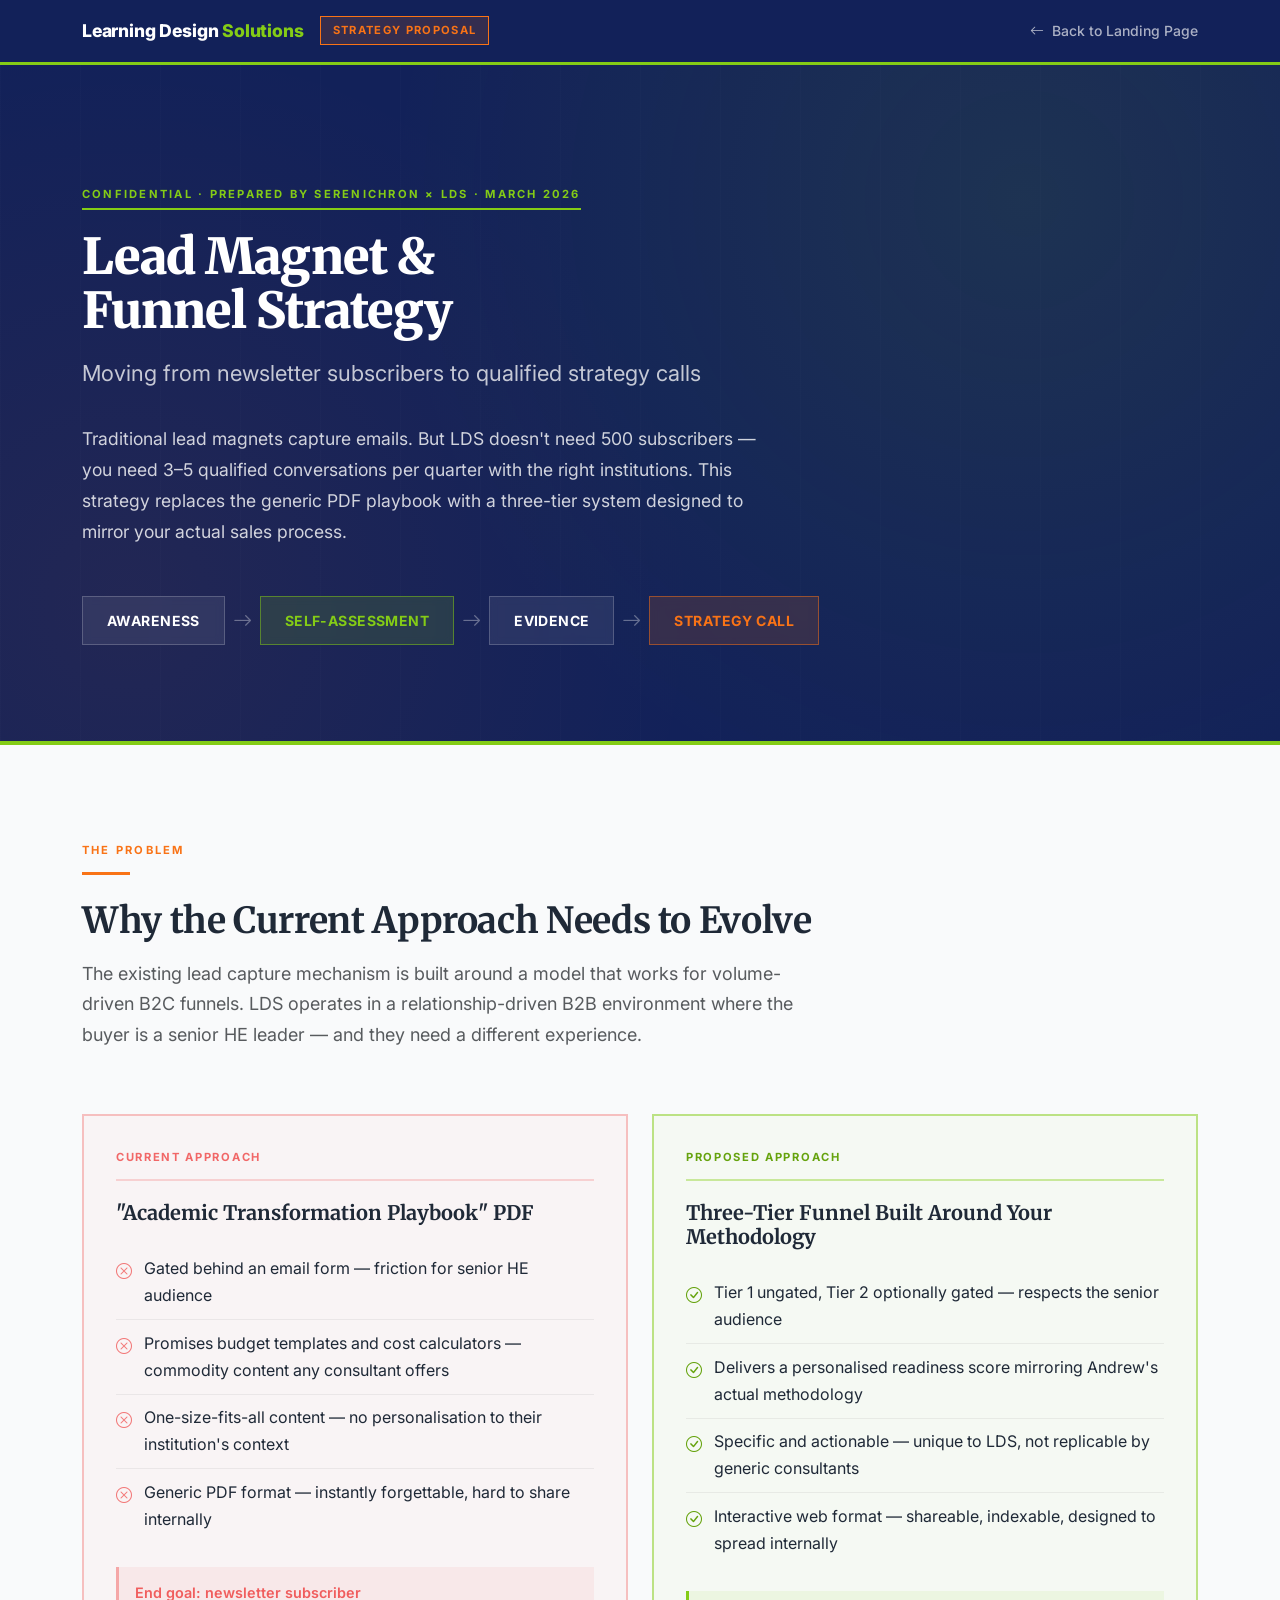
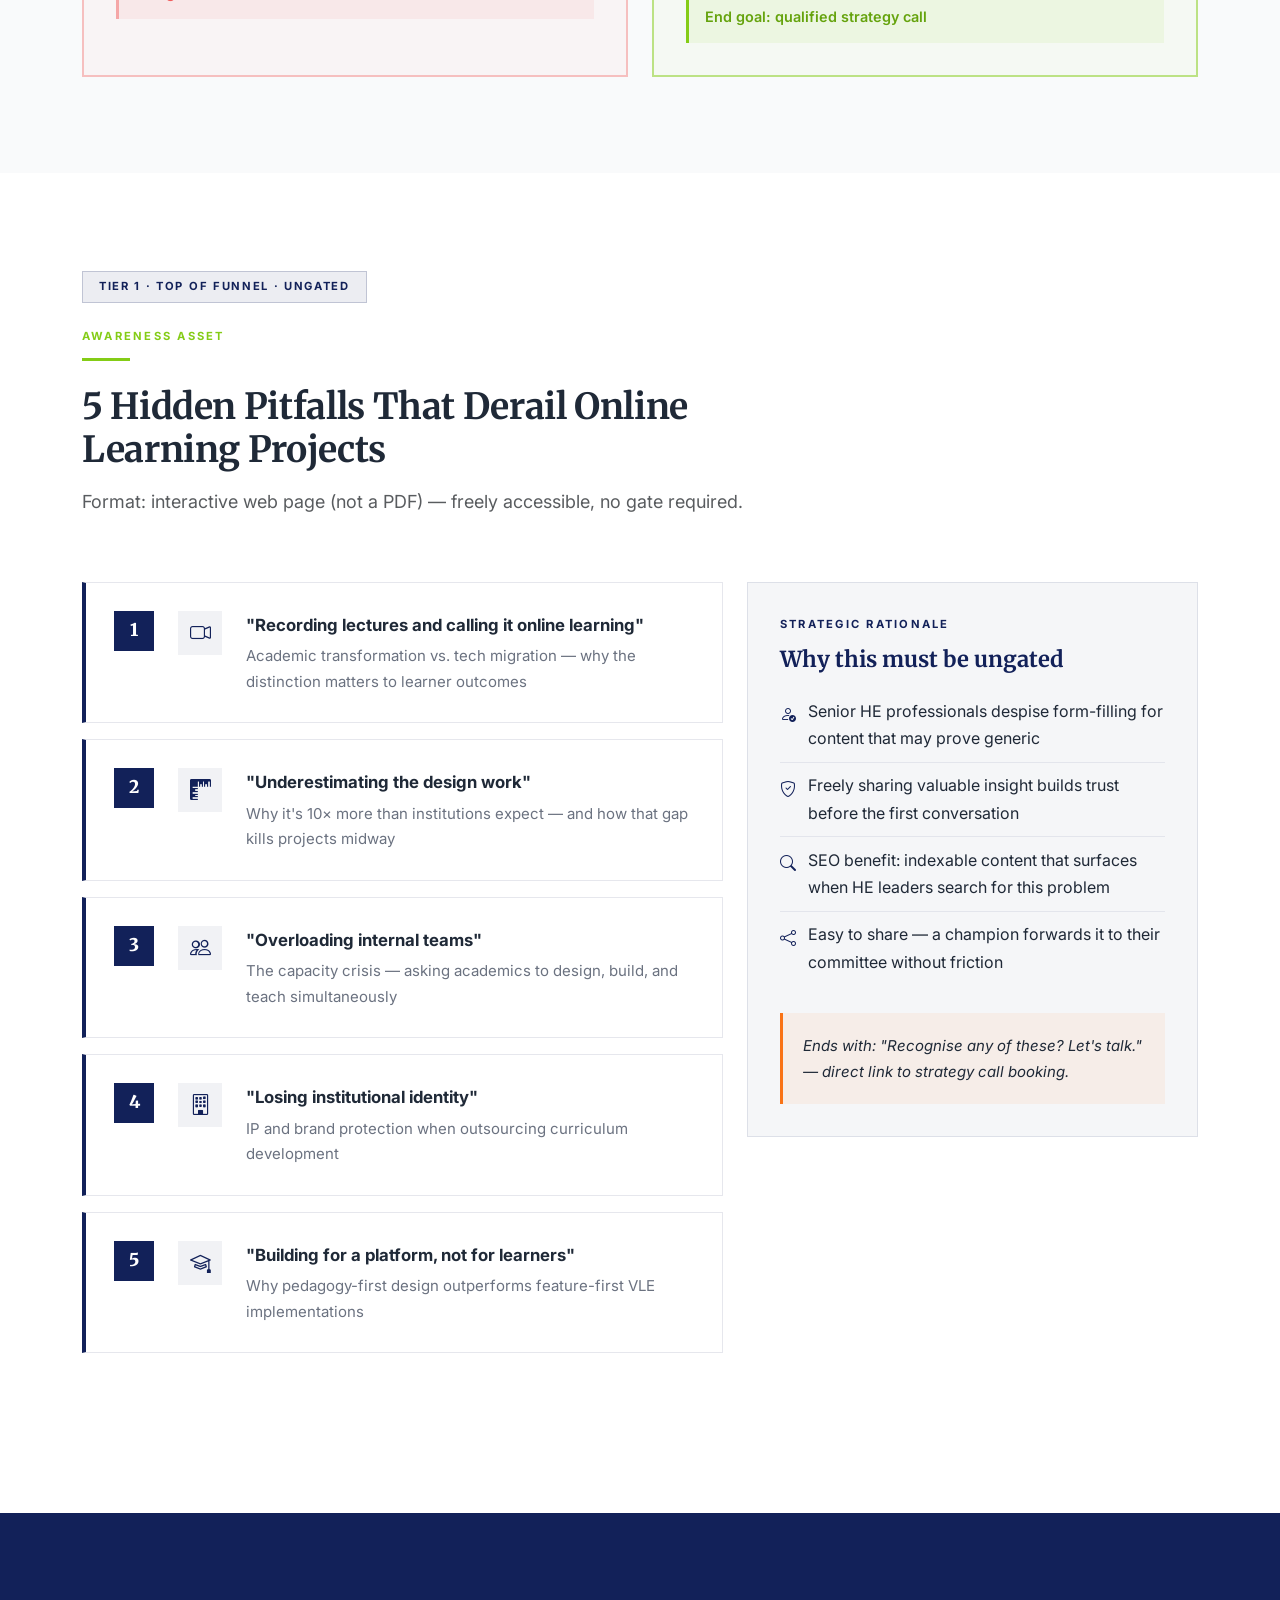
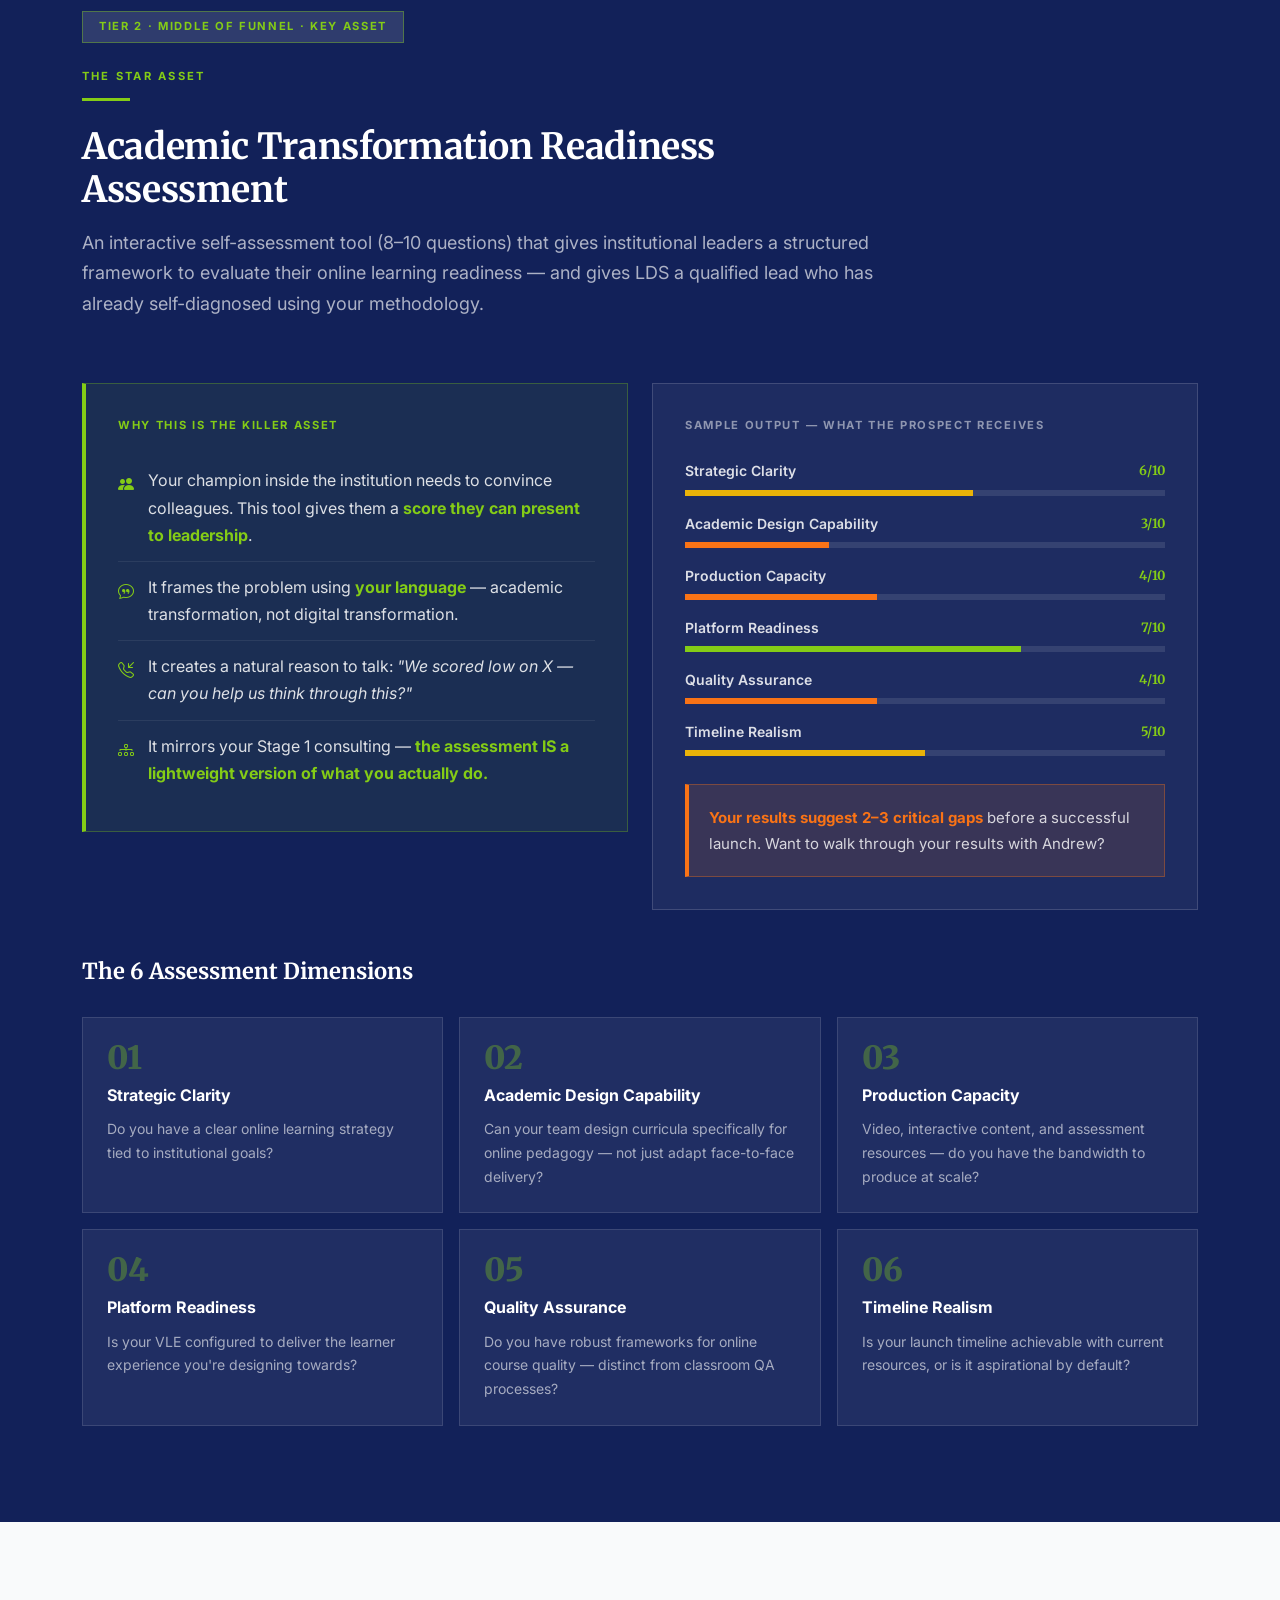
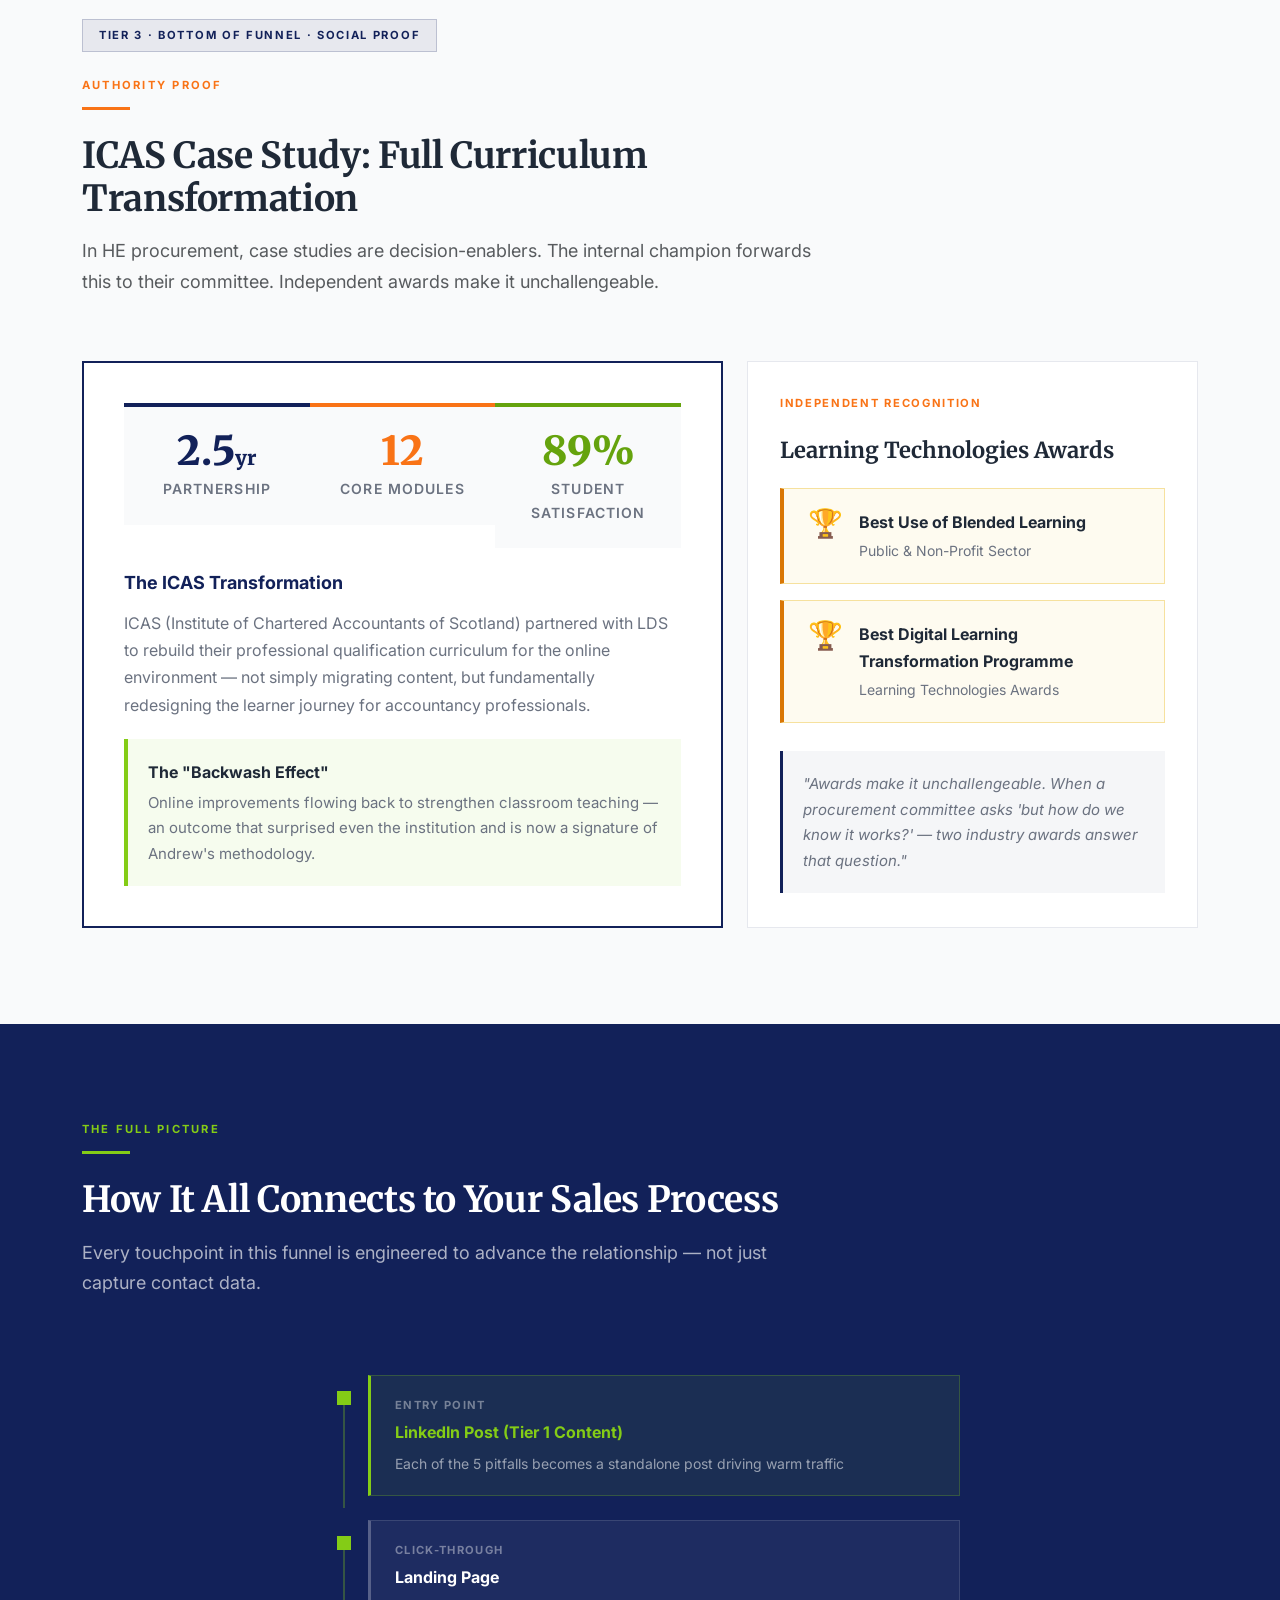
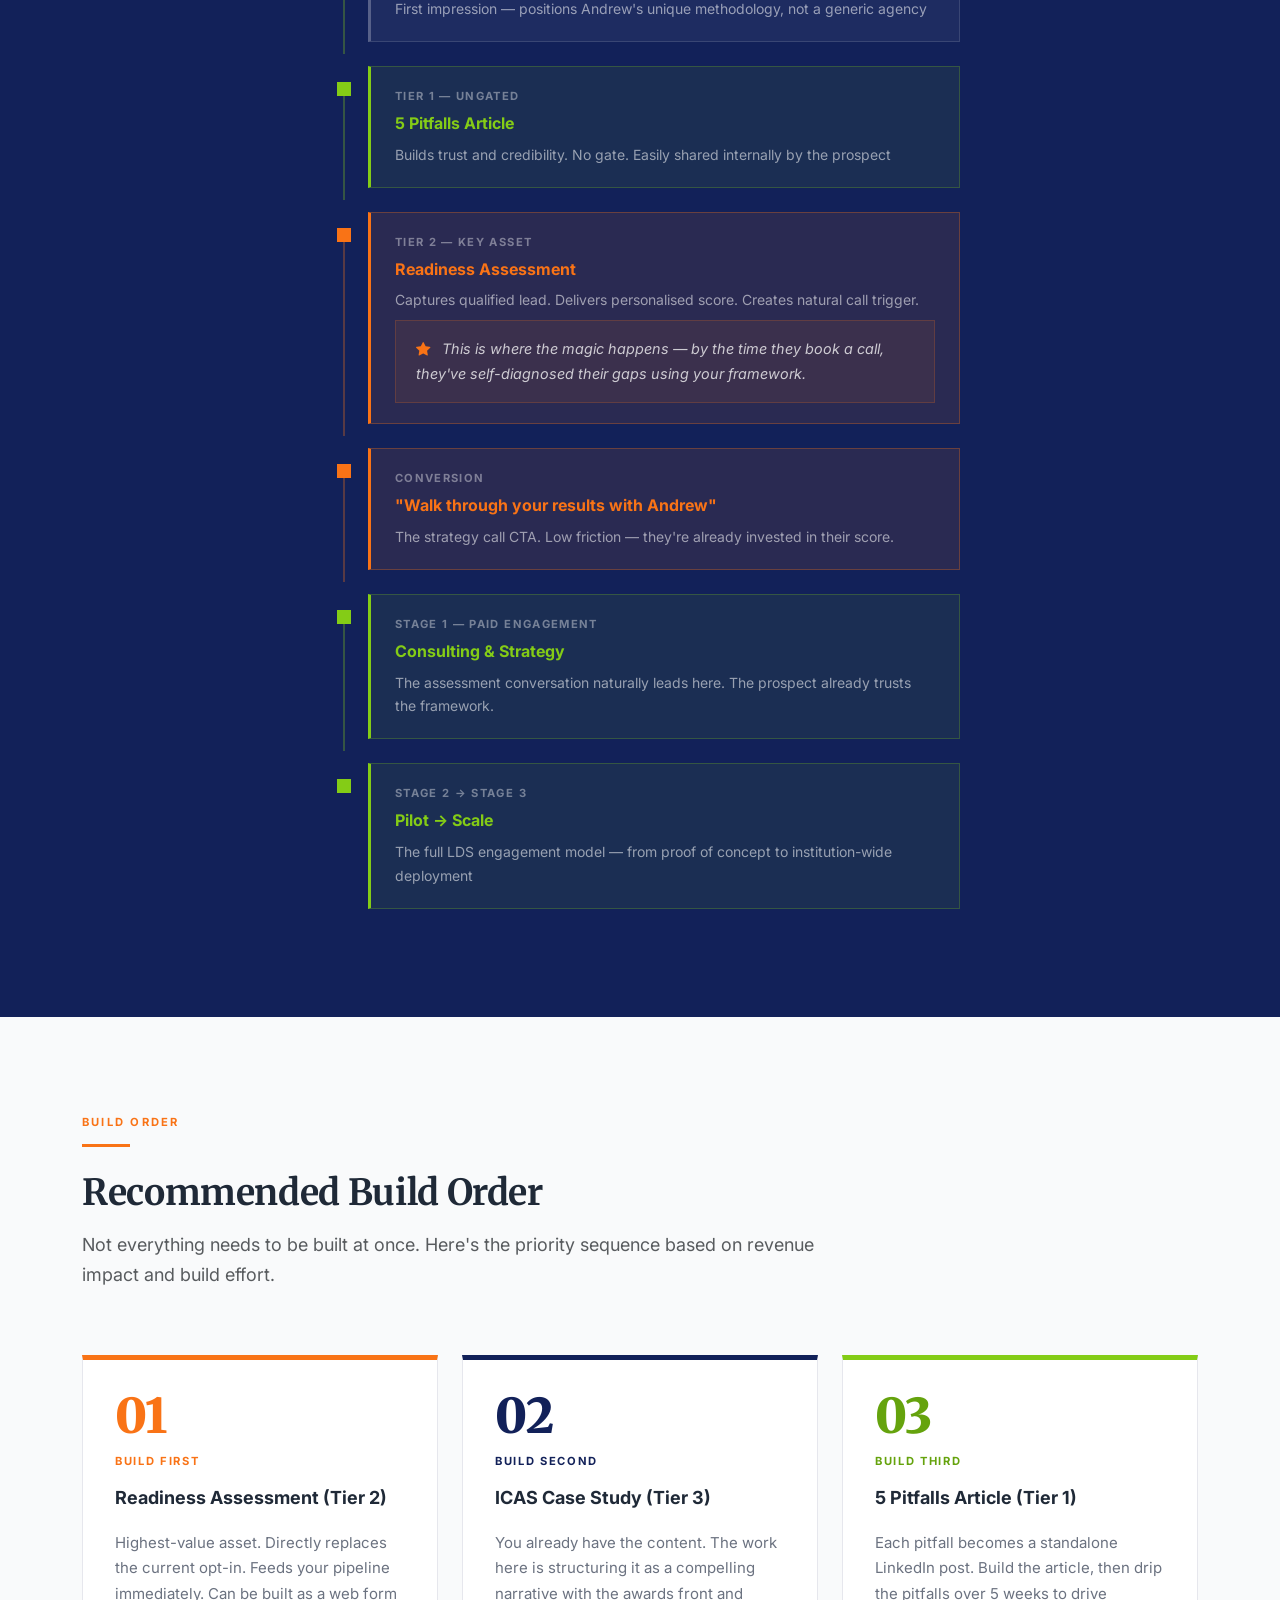
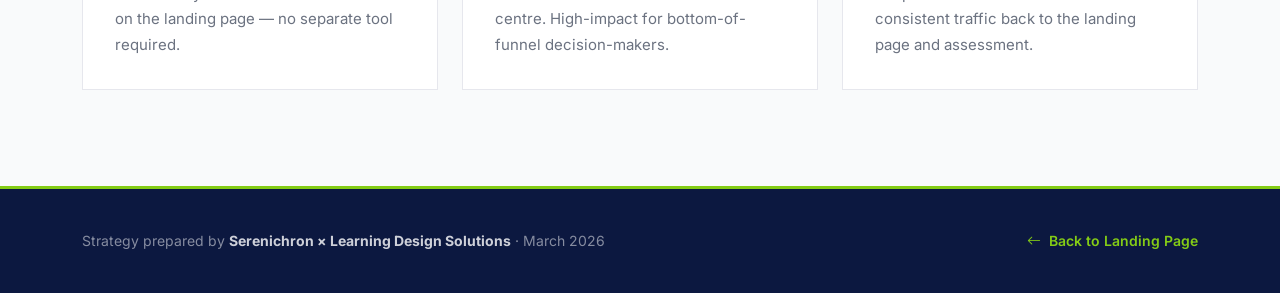
==== lead-magnet-strategy.html @ c91baf06 "Add 3-tier lead magnet funnel strategy proposal page Strategy proposal for Andrew to review via GitH" ====
<!DOCTYPE html>
<html lang="en-GB">
<head>
    <meta charset="UTF-8">
    <meta name="viewport" content="width=device-width, initial-scale=1.0">
    <title>LDS Lead Magnet Strategy | Serenichron × Learning Design Solutions</title>
    <meta name="description" content="A three-tier lead magnet funnel strategy for Learning Design Solutions, moving from newsletter subscribers to qualified strategy calls.">

    <!-- Bootstrap 5.3 CSS -->
    <link href="https://cdn.jsdelivr.net/npm/bootstrap@5.3.2/dist/css/bootstrap.min.css" rel="stylesheet">

    <!-- Bootstrap Icons -->
    <link rel="stylesheet" href="https://cdn.jsdelivr.net/npm/bootstrap-icons@1.11.2/font/bootstrap-icons.css">

    <!-- Google Fonts -->
    <link rel="preconnect" href="https://fonts.googleapis.com">
    <link rel="preconnect" href="https://fonts.gstatic.com" crossorigin>
    <link href="https://fonts.googleapis.com/css2?family=Inter:wght@400;500;600;700;800&family=Merriweather:wght@700;900&display=swap" rel="stylesheet">

    <style>
        /* =========================================================
           DESIGN TOKENS — LDS Brand System
        ========================================================= */
        :root {
            --lds-navy: #122159;
            --lds-navy-deep: #0c1840;
            --lds-navy-mid: #1a3070;
            --lds-green: #84cc16;
            --lds-green-dark: #65a30d;
            --lds-orange: #f97316;
            --lds-orange-dark: #ea6f0e;
            --lds-dark: #1f2937;
            --lds-light: #f9fafb;
            --lds-white: #ffffff;
            --lds-muted: #6b7280;
            --font-body: 'Inter', -apple-system, BlinkMacSystemFont, sans-serif;
            --font-display: 'Merriweather', serif;
            --border-radius: 0;
            --section-padding: 6rem;
        }

        /* SHARP CORNERS — brand non-negotiable */
        * {
            border-radius: 0 !important;
        }

        html {
            scroll-behavior: smooth;
            overflow-x: hidden;
        }

        body {
            font-family: var(--font-body);
            color: var(--lds-dark);
            font-size: 1.125rem;
            line-height: 1.7;
            overflow-x: hidden;
            background-color: var(--lds-white);
        }

        h1, h2, h3, h4, h5, h6 {
            font-family: var(--font-display);
            font-weight: 700;
            line-height: 1.2;
            margin-bottom: 1rem;
        }

        h1 {
            font-size: 3.1rem;
            font-weight: 900;
            letter-spacing: -0.02em;
        }

        h2 {
            font-size: 2.25rem;
            letter-spacing: -0.01em;
        }

        h3 {
            font-size: 1.875rem;
        }

        @media (max-width: 767.98px) {
            h1 { font-size: 2.2rem; }
            h2 { font-size: 1.75rem; }
            h3 { font-size: 1.4rem; }
        }

        /* =========================================================
           NAVIGATION
        ========================================================= */
        .strategy-nav {
            background-color: var(--lds-navy);
            padding: 1rem 0;
            border-bottom: 3px solid var(--lds-green);
            position: sticky;
            top: 0;
            z-index: 1000;
        }

        .strategy-nav__brand {
            font-family: var(--font-body);
            font-weight: 800;
            font-size: 1.1rem;
            color: var(--lds-white);
            text-decoration: none;
            letter-spacing: -0.01em;
        }

        .strategy-nav__brand span {
            color: var(--lds-green);
        }

        .strategy-nav__badge {
            display: inline-block;
            background-color: rgba(249, 115, 22, 0.15);
            border: 1px solid var(--lds-orange);
            color: var(--lds-orange);
            font-family: var(--font-body);
            font-size: 0.7rem;
            font-weight: 700;
            letter-spacing: 0.12em;
            text-transform: uppercase;
            padding: 0.25rem 0.75rem;
        }

        .strategy-nav__back {
            color: rgba(255, 255, 255, 0.65);
            font-size: 0.875rem;
            font-weight: 500;
            text-decoration: none;
            transition: color 0.2s;
        }

        .strategy-nav__back:hover {
            color: var(--lds-green);
        }

        /* =========================================================
           BUTTONS
        ========================================================= */
        .btn {
            font-family: var(--font-body);
            font-weight: 600;
            padding: 1rem 2.5rem;
            border: 2px solid transparent;
            transition: all 0.25s ease;
            text-transform: none;
            font-size: 1rem;
            letter-spacing: 0;
        }

        .btn-orange {
            background-color: var(--lds-orange);
            color: var(--lds-white);
            border-color: var(--lds-orange);
        }

        .btn-orange:hover {
            background-color: var(--lds-orange-dark);
            border-color: var(--lds-orange-dark);
            color: var(--lds-white);
        }

        .btn-outline-green {
            border: 2px solid var(--lds-green);
            color: var(--lds-green);
            background-color: transparent;
        }

        .btn-outline-green:hover {
            background-color: var(--lds-green);
            color: var(--lds-navy);
        }

        .btn-outline-white {
            border: 2px solid rgba(255, 255, 255, 0.5);
            color: var(--lds-white);
            background-color: rgba(255, 255, 255, 0.08);
        }

        .btn-outline-white:hover {
            background-color: rgba(255, 255, 255, 0.88);
            border-color: rgba(255, 255, 255, 1);
            color: var(--lds-navy);
        }

        .btn-sm {
            padding: 0.5rem 1.25rem;
            font-size: 0.875rem;
        }

        /* =========================================================
           TIER BADGE — reusable section label
        ========================================================= */
        .tier-badge {
            display: inline-block;
            font-family: var(--font-body);
            font-size: 0.7rem;
            font-weight: 700;
            letter-spacing: 0.15em;
            text-transform: uppercase;
            padding: 0.35rem 1rem;
            margin-bottom: 1.5rem;
        }

        .tier-badge--green {
            background-color: var(--lds-green);
            color: var(--lds-navy);
        }

        .tier-badge--orange {
            background-color: var(--lds-orange);
            color: var(--lds-white);
        }

        .tier-badge--navy {
            background-color: rgba(255, 255, 255, 0.12);
            color: var(--lds-green);
            border: 1px solid rgba(132, 204, 22, 0.4);
        }

        .tier-badge--light {
            background-color: rgba(18, 33, 89, 0.08);
            color: var(--lds-navy);
            border: 1px solid rgba(18, 33, 89, 0.2);
        }

        /* =========================================================
           SECTION BASE STYLES
        ========================================================= */
        .section-navy {
            background-color: var(--lds-navy);
            color: var(--lds-white);
            padding: var(--section-padding) 0;
            position: relative;
        }

        .section-light {
            background-color: var(--lds-light);
            padding: var(--section-padding) 0;
        }

        .section-white {
            background-color: var(--lds-white);
            padding: var(--section-padding) 0;
        }

        /* =========================================================
           HERO SECTION
        ========================================================= */
        .strategy-hero {
            background-color: var(--lds-navy);
            background-image:
                radial-gradient(circle at 80% 20%, rgba(132, 204, 22, 0.10) 0%, transparent 55%),
                radial-gradient(circle at 10% 80%, rgba(249, 115, 22, 0.07) 0%, transparent 45%);
            padding: calc(var(--section-padding) + 1rem) 0 var(--section-padding);
            color: var(--lds-white);
            position: relative;
            overflow: hidden;
            border-bottom: 4px solid var(--lds-green);
        }

        .strategy-hero::before {
            content: '';
            position: absolute;
            top: 0;
            left: 0;
            right: 0;
            bottom: 0;
            background: repeating-linear-gradient(
                90deg,
                rgba(255, 255, 255, 0.012) 0px,
                rgba(255, 255, 255, 0.012) 1px,
                transparent 1px,
                transparent 80px
            );
            pointer-events: none;
        }

        .strategy-hero__content {
            position: relative;
            z-index: 2;
        }

        .strategy-hero__doc-label {
            display: inline-block;
            font-family: var(--font-body);
            font-size: 0.7rem;
            font-weight: 700;
            letter-spacing: 0.2em;
            text-transform: uppercase;
            color: var(--lds-green);
            margin-bottom: 1.25rem;
            padding-bottom: 0.25rem;
            border-bottom: 2px solid var(--lds-green);
        }

        .strategy-hero__title {
            font-size: 3.1rem;
            font-weight: 900;
            letter-spacing: -0.02em;
            line-height: 1.1;
            margin-bottom: 1rem;
        }

        @media (max-width: 767.98px) {
            .strategy-hero__title { font-size: 2.1rem; }
        }

        .strategy-hero__subtitle {
            font-size: 1.375rem;
            font-weight: 400;
            color: rgba(255, 255, 255, 0.75);
            margin-bottom: 2rem;
            font-family: var(--font-body);
        }

        .strategy-hero__intro {
            font-size: 1.1rem;
            line-height: 1.75;
            color: rgba(255, 255, 255, 0.8);
            max-width: 680px;
            margin-bottom: 3rem;
        }

        /* =========================================================
           FUNNEL FLOW DIAGRAM (Hero)
        ========================================================= */
        .funnel-flow-horizontal {
            display: flex;
            align-items: center;
            gap: 0;
            flex-wrap: wrap;
            row-gap: 1rem;
        }

        .funnel-flow-horizontal__step {
            display: flex;
            align-items: center;
            gap: 0;
        }

        .funnel-step-node {
            background-color: rgba(255, 255, 255, 0.08);
            border: 1px solid rgba(255, 255, 255, 0.2);
            padding: 0.75rem 1.5rem;
            font-family: var(--font-body);
            font-size: 0.875rem;
            font-weight: 700;
            color: var(--lds-white);
            letter-spacing: 0.03em;
            text-transform: uppercase;
            position: relative;
            backdrop-filter: blur(4px);
            white-space: nowrap;
            transition: background-color 0.25s, border-color 0.25s;
        }

        .funnel-step-node--green {
            background-color: rgba(132, 204, 22, 0.15);
            border-color: rgba(132, 204, 22, 0.5);
            color: var(--lds-green);
        }

        .funnel-step-node--orange {
            background-color: rgba(249, 115, 22, 0.15);
            border-color: rgba(249, 115, 22, 0.5);
            color: var(--lds-orange);
        }

        .funnel-flow-arrow {
            color: rgba(255, 255, 255, 0.35);
            font-size: 1.2rem;
            padding: 0 0.5rem;
            line-height: 1;
        }

        @media (max-width: 575.98px) {
            .funnel-step-node { font-size: 0.75rem; padding: 0.6rem 1rem; }
        }

        /* =========================================================
           CORE INSIGHT — COMPARISON CARDS
        ========================================================= */
        .comparison-card {
            border: 2px solid;
            padding: 2rem;
            height: 100%;
            transition: transform 0.25s ease;
        }

        .comparison-card:hover {
            transform: translateY(-3px);
        }

        .comparison-card--current {
            border-color: rgba(239, 68, 68, 0.3);
            background-color: rgba(239, 68, 68, 0.03);
        }

        .comparison-card--proposed {
            border-color: rgba(132, 204, 22, 0.5);
            background-color: rgba(132, 204, 22, 0.03);
        }

        .comparison-card__label {
            font-family: var(--font-body);
            font-size: 0.7rem;
            font-weight: 700;
            letter-spacing: 0.15em;
            text-transform: uppercase;
            margin-bottom: 1.25rem;
            padding-bottom: 0.75rem;
        }

        .comparison-card--current .comparison-card__label {
            color: rgba(239, 68, 68, 0.8);
            border-bottom: 2px solid rgba(239, 68, 68, 0.2);
        }

        .comparison-card--proposed .comparison-card__label {
            color: var(--lds-green-dark);
            border-bottom: 2px solid rgba(132, 204, 22, 0.4);
        }

        .comparison-card__title {
            font-family: var(--font-display);
            font-size: 1.25rem;
            font-weight: 700;
            margin-bottom: 1.25rem;
        }

        .comparison-list {
            list-style: none;
            padding: 0;
            margin: 0;
        }

        .comparison-list li {
            display: flex;
            align-items: flex-start;
            gap: 0.75rem;
            padding: 0.6rem 0;
            font-size: 1rem;
            border-bottom: 1px solid rgba(0, 0, 0, 0.06);
        }

        .comparison-list li:last-child {
            border-bottom: none;
        }

        .comparison-list__icon {
            flex-shrink: 0;
            margin-top: 0.2rem;
            font-size: 1rem;
        }

        .comparison-card--current .comparison-list__icon {
            color: rgba(239, 68, 68, 0.7);
        }

        .comparison-card--proposed .comparison-list__icon {
            color: var(--lds-green-dark);
        }

        .comparison-card__end-goal {
            margin-top: 1.5rem;
            padding: 0.875rem 1rem;
            font-family: var(--font-body);
            font-size: 0.9rem;
            font-weight: 600;
        }

        .comparison-card--current .comparison-card__end-goal {
            background-color: rgba(239, 68, 68, 0.07);
            border-left: 3px solid rgba(239, 68, 68, 0.4);
            color: rgba(239, 68, 68, 0.85);
        }

        .comparison-card--proposed .comparison-card__end-goal {
            background-color: rgba(132, 204, 22, 0.08);
            border-left: 3px solid var(--lds-green);
            color: var(--lds-green-dark);
        }

        /* =========================================================
           PITFALL ITEMS — TIER 1
        ========================================================= */
        .pitfall-item {
            display: flex;
            align-items: flex-start;
            gap: 1.5rem;
            padding: 1.75rem;
            background-color: var(--lds-white);
            border: 1px solid rgba(18, 33, 89, 0.1);
            border-left: 4px solid var(--lds-navy);
            margin-bottom: 1rem;
            transition: border-left-color 0.25s, box-shadow 0.25s;
        }

        .pitfall-item:hover {
            border-left-color: var(--lds-orange);
            box-shadow: 4px 0 0 var(--lds-orange), 0 4px 20px rgba(0, 0, 0, 0.06);
        }

        .pitfall-item__number {
            flex-shrink: 0;
            width: 2.5rem;
            height: 2.5rem;
            background-color: var(--lds-navy);
            color: var(--lds-white);
            font-family: var(--font-display);
            font-size: 1.1rem;
            font-weight: 900;
            display: flex;
            align-items: center;
            justify-content: center;
        }

        .pitfall-item__icon {
            flex-shrink: 0;
            width: 2.75rem;
            height: 2.75rem;
            background-color: rgba(18, 33, 89, 0.06);
            color: var(--lds-navy);
            font-size: 1.3rem;
            display: flex;
            align-items: center;
            justify-content: center;
            transition: background-color 0.25s, color 0.25s;
        }

        .pitfall-item:hover .pitfall-item__icon {
            background-color: rgba(249, 115, 22, 0.1);
            color: var(--lds-orange);
        }

        .pitfall-item__content {
            flex: 1;
        }

        .pitfall-item__title {
            font-family: var(--font-body);
            font-size: 1.05rem;
            font-weight: 700;
            color: var(--lds-dark);
            margin-bottom: 0.25rem;
        }

        .pitfall-item__subtitle {
            font-size: 0.9375rem;
            color: var(--lds-muted);
            margin: 0;
        }

        /* =========================================================
           ASSESSMENT DIMENSIONS — TIER 2
        ========================================================= */
        .assessment-dimension-card {
            background-color: rgba(255, 255, 255, 0.06);
            border: 1px solid rgba(255, 255, 255, 0.12);
            padding: 1.5rem;
            height: 100%;
            transition: background-color 0.25s, border-color 0.25s;
        }

        .assessment-dimension-card:hover {
            background-color: rgba(255, 255, 255, 0.1);
            border-color: rgba(132, 204, 22, 0.4);
        }

        .assessment-dimension-card__number {
            font-family: var(--font-display);
            font-size: 2rem;
            font-weight: 900;
            color: rgba(132, 204, 22, 0.35);
            line-height: 1;
            margin-bottom: 0.5rem;
        }

        .assessment-dimension-card__title {
            font-family: var(--font-body);
            font-size: 1rem;
            font-weight: 700;
            color: var(--lds-white);
            margin-bottom: 0.5rem;
        }

        .assessment-dimension-card__desc {
            font-size: 0.875rem;
            color: rgba(255, 255, 255, 0.6);
            margin: 0;
        }

        /* =========================================================
           KILLER ASSET HIGHLIGHT BOX
        ========================================================= */
        .killer-asset-highlight {
            background-color: rgba(132, 204, 22, 0.08);
            border: 1px solid rgba(132, 204, 22, 0.3);
            border-left: 4px solid var(--lds-green);
            padding: 2rem;
        }

        .killer-asset-highlight__title {
            font-family: var(--font-body);
            font-size: 0.7rem;
            font-weight: 700;
            letter-spacing: 0.15em;
            text-transform: uppercase;
            color: var(--lds-green);
            margin-bottom: 1.25rem;
        }

        .killer-asset-highlight__list {
            list-style: none;
            padding: 0;
            margin: 0;
        }

        .killer-asset-highlight__list li {
            display: flex;
            align-items: flex-start;
            gap: 0.875rem;
            padding: 0.75rem 0;
            font-size: 1rem;
            color: rgba(255, 255, 255, 0.85);
            border-bottom: 1px solid rgba(255, 255, 255, 0.07);
        }

        .killer-asset-highlight__list li:last-child {
            border-bottom: none;
        }

        .killer-asset-highlight__list li i {
            color: var(--lds-green);
            flex-shrink: 0;
            margin-top: 0.25rem;
        }

        /* =========================================================
           MOCK RESULT / RADAR BARS
        ========================================================= */
        .mock-result-panel {
            background-color: rgba(255, 255, 255, 0.05);
            border: 1px solid rgba(255, 255, 255, 0.15);
            padding: 2rem;
        }

        .mock-result-panel__title {
            font-family: var(--font-body);
            font-size: 0.7rem;
            font-weight: 700;
            letter-spacing: 0.15em;
            text-transform: uppercase;
            color: rgba(255, 255, 255, 0.5);
            margin-bottom: 1.5rem;
        }

        .score-bar-item {
            margin-bottom: 1rem;
        }

        .score-bar-item__label {
            display: flex;
            justify-content: space-between;
            align-items: center;
            font-size: 0.875rem;
            font-weight: 600;
            color: rgba(255, 255, 255, 0.85);
            margin-bottom: 0.4rem;
        }

        .score-bar-item__label span {
            font-family: var(--font-display);
            font-size: 0.8rem;
            font-weight: 700;
            color: var(--lds-green);
        }

        .score-bar-track {
            height: 6px;
            background-color: rgba(255, 255, 255, 0.1);
            position: relative;
        }

        .score-bar-fill {
            height: 100%;
            background-color: var(--lds-green);
            position: relative;
        }

        .score-bar-fill--low {
            background-color: var(--lds-orange);
        }

        .score-bar-fill--mid {
            background-color: #eab308;
        }

        .mock-result-cta {
            margin-top: 1.75rem;
            padding: 1.25rem;
            background-color: rgba(249, 115, 22, 0.12);
            border: 1px solid rgba(249, 115, 22, 0.35);
            border-left: 4px solid var(--lds-orange);
        }

        .mock-result-cta p {
            font-size: 0.9375rem;
            color: rgba(255, 255, 255, 0.8);
            margin: 0;
        }

        .mock-result-cta strong {
            color: var(--lds-orange);
        }

        /* =========================================================
           CASE STUDY CARD — TIER 3
        ========================================================= */
        .case-study-card {
            background-color: var(--lds-white);
            border: 2px solid var(--lds-navy);
            padding: 2.5rem;
        }

        .case-study-stat {
            padding: 1.5rem;
            background-color: var(--lds-light);
            border-top: 4px solid var(--lds-navy);
            text-align: center;
        }

        .case-study-stat__number {
            font-family: var(--font-display);
            font-size: 2.5rem;
            font-weight: 900;
            color: var(--lds-navy);
            line-height: 1;
            margin-bottom: 0.35rem;
        }

        .case-study-stat__label {
            font-size: 0.875rem;
            font-weight: 600;
            color: var(--lds-muted);
            text-transform: uppercase;
            letter-spacing: 0.08em;
        }

        /* =========================================================
           AWARD BADGE
        ========================================================= */
        .award-badge {
            display: flex;
            align-items: flex-start;
            gap: 1rem;
            padding: 1.25rem 1.5rem;
            background-color: rgba(234, 179, 8, 0.06);
            border: 1px solid rgba(234, 179, 8, 0.35);
            border-left: 4px solid #d97706;
            margin-bottom: 1rem;
            transition: background-color 0.25s;
        }

        .award-badge:hover {
            background-color: rgba(234, 179, 8, 0.1);
        }

        .award-badge__icon {
            font-size: 1.75rem;
            line-height: 1;
            flex-shrink: 0;
        }

        .award-badge__text {
            flex: 1;
        }

        .award-badge__name {
            font-family: var(--font-body);
            font-size: 1rem;
            font-weight: 700;
            color: var(--lds-dark);
            margin-bottom: 0.2rem;
        }

        .award-badge__org {
            font-size: 0.875rem;
            color: var(--lds-muted);
            margin: 0;
        }

        /* =========================================================
           VERTICAL FUNNEL FLOW DIAGRAM
        ========================================================= */
        .vertical-funnel {
            position: relative;
            max-width: 640px;
            margin: 0 auto;
        }

        .vertical-funnel__step {
            position: relative;
            display: flex;
            align-items: stretch;
            margin-bottom: 0;
        }

        .vertical-funnel__connector {
            display: flex;
            flex-direction: column;
            align-items: center;
            flex-shrink: 0;
            width: 48px;
        }

        .vertical-funnel__dot {
            width: 14px;
            height: 14px;
            background-color: var(--lds-green);
            flex-shrink: 0;
            margin-top: 1.75rem;
        }

        .vertical-funnel__dot--orange {
            background-color: var(--lds-orange);
        }

        .vertical-funnel__dot--white {
            background-color: rgba(255, 255, 255, 0.4);
        }

        .vertical-funnel__line {
            flex: 1;
            width: 2px;
            background-color: rgba(132, 204, 22, 0.3);
            margin-top: 0;
        }

        .vertical-funnel__line--orange {
            background-color: rgba(249, 115, 22, 0.3);
        }

        .vertical-funnel__step:last-child .vertical-funnel__line {
            display: none;
        }

        .vertical-funnel__card {
            flex: 1;
            padding: 1.25rem 1.5rem;
            margin: 0.75rem 0;
            position: relative;
        }

        .vertical-funnel__card--green {
            background-color: rgba(132, 204, 22, 0.08);
            border: 1px solid rgba(132, 204, 22, 0.25);
            border-left: 3px solid var(--lds-green);
        }

        .vertical-funnel__card--orange {
            background-color: rgba(249, 115, 22, 0.1);
            border: 1px solid rgba(249, 115, 22, 0.3);
            border-left: 3px solid var(--lds-orange);
        }

        .vertical-funnel__card--white {
            background-color: rgba(255, 255, 255, 0.05);
            border: 1px solid rgba(255, 255, 255, 0.12);
            border-left: 3px solid rgba(255, 255, 255, 0.25);
        }

        .vertical-funnel__card-label {
            font-family: var(--font-body);
            font-size: 0.7rem;
            font-weight: 700;
            letter-spacing: 0.12em;
            text-transform: uppercase;
            color: rgba(255, 255, 255, 0.4);
            margin-bottom: 0.25rem;
        }

        .vertical-funnel__card-title {
            font-family: var(--font-body);
            font-size: 1rem;
            font-weight: 700;
            color: var(--lds-white);
            margin: 0;
        }

        .vertical-funnel__card--green .vertical-funnel__card-title {
            color: var(--lds-green);
        }

        .vertical-funnel__card--orange .vertical-funnel__card-title {
            color: var(--lds-orange);
        }

        .vertical-funnel__card-note {
            font-size: 0.875rem;
            color: rgba(255, 255, 255, 0.55);
            margin: 0.35rem 0 0;
        }

        .vertical-funnel__magic-note {
            background-color: rgba(249, 115, 22, 0.08);
            border: 1px solid rgba(249, 115, 22, 0.2);
            padding: 1rem 1.25rem;
            margin-top: 0.5rem;
            font-size: 0.9rem;
            color: rgba(255, 255, 255, 0.75);
            font-style: italic;
        }

        /* =========================================================
           IMPLEMENTATION PRIORITY CARDS
        ========================================================= */
        .priority-card {
            background-color: var(--lds-white);
            border: 1px solid rgba(18, 33, 89, 0.1);
            border-top: 5px solid;
            padding: 2rem;
            height: 100%;
            transition: transform 0.25s ease, box-shadow 0.25s ease;
        }

        .priority-card:hover {
            transform: translateY(-4px);
            box-shadow: 0 12px 32px rgba(18, 33, 89, 0.1);
        }

        .priority-card--1 { border-top-color: var(--lds-orange); }
        .priority-card--2 { border-top-color: var(--lds-navy); }
        .priority-card--3 { border-top-color: var(--lds-green); }

        .priority-card__number {
            font-family: var(--font-display);
            font-size: 3rem;
            font-weight: 900;
            line-height: 1;
            margin-bottom: 0.75rem;
        }

        .priority-card--1 .priority-card__number { color: var(--lds-orange); }
        .priority-card--2 .priority-card__number { color: var(--lds-navy); }
        .priority-card--3 .priority-card__number { color: var(--lds-green-dark); }

        .priority-card__timing {
            font-family: var(--font-body);
            font-size: 0.7rem;
            font-weight: 700;
            letter-spacing: 0.15em;
            text-transform: uppercase;
            margin-bottom: 0.75rem;
        }

        .priority-card--1 .priority-card__timing { color: var(--lds-orange); }
        .priority-card--2 .priority-card__timing { color: var(--lds-navy); }
        .priority-card--3 .priority-card__timing { color: var(--lds-green-dark); }

        .priority-card__title {
            font-family: var(--font-body);
            font-size: 1.125rem;
            font-weight: 700;
            color: var(--lds-dark);
            margin-bottom: 1rem;
        }

        .priority-card__desc {
            font-size: 0.9375rem;
            color: var(--lds-muted);
            margin: 0;
        }

        /* =========================================================
           SECTION HEADING STYLES
        ========================================================= */
        .section-eyebrow {
            font-family: var(--font-body);
            font-size: 0.7rem;
            font-weight: 700;
            letter-spacing: 0.2em;
            text-transform: uppercase;
            color: var(--lds-green);
            margin-bottom: 0.75rem;
        }

        .section-eyebrow--dark {
            color: var(--lds-orange);
        }

        .section-divider {
            width: 3rem;
            height: 3px;
            background-color: var(--lds-green);
            margin-bottom: 1.5rem;
        }

        .section-divider--orange {
            background-color: var(--lds-orange);
        }

        /* =========================================================
           FOOTER
        ========================================================= */
        .strategy-footer {
            background-color: var(--lds-navy-deep);
            padding: 2.5rem 0;
            border-top: 3px solid var(--lds-green);
        }

        .strategy-footer__credit {
            font-family: var(--font-body);
            font-size: 0.875rem;
            color: rgba(255, 255, 255, 0.5);
            margin: 0;
        }

        .strategy-footer__credit strong {
            color: rgba(255, 255, 255, 0.8);
        }

        .strategy-footer__back {
            color: var(--lds-green);
            font-size: 0.875rem;
            font-weight: 600;
            text-decoration: none;
            transition: color 0.2s;
        }

        .strategy-footer__back:hover {
            color: rgba(132, 204, 22, 0.75);
        }

        /* =========================================================
           UTILITY OVERRIDES
        ========================================================= */
        .text-green { color: var(--lds-green) !important; }
        .text-orange { color: var(--lds-orange) !important; }
        .text-navy { color: var(--lds-navy) !important; }
        .text-muted-white { color: rgba(255, 255, 255, 0.65) !important; }

        .bg-navy-glass {
            background-color: rgba(255, 255, 255, 0.05);
            backdrop-filter: blur(8px);
        }

        .border-green { border-color: var(--lds-green) !important; }

        /* Frosted glass panel for use on navy backgrounds */
        .glass-panel {
            background-color: rgba(255, 255, 255, 0.06);
            border: 1px solid rgba(255, 255, 255, 0.12);
            backdrop-filter: blur(8px);
            padding: 2rem;
        }
    </style>
</head>
<body>

    <!-- ============================================================
         NAVIGATION BAR
    ============================================================ -->
    <nav class="strategy-nav" aria-label="Strategy document navigation">
        <div class="container">
            <div class="d-flex align-items-center justify-content-between flex-wrap gap-3">
                <div class="d-flex align-items-center gap-3 flex-wrap">
                    <span class="strategy-nav__brand">
                        Learning Design <span>Solutions</span>
                    </span>
                    <span class="strategy-nav__badge">Strategy Proposal</span>
                </div>
                <a href="index.html" class="strategy-nav__back d-flex align-items-center gap-2">
                    <i class="bi bi-arrow-left"></i>
                    Back to Landing Page
                </a>
            </div>
        </div>
    </nav>


    <!-- ============================================================
         SECTION 1 — HERO
    ============================================================ -->
    <section class="strategy-hero" aria-labelledby="hero-title">
        <div class="container">
            <div class="row">
                <div class="col-lg-9 strategy-hero__content">
                    <p class="strategy-hero__doc-label">Confidential · Prepared by Serenichron × LDS · March 2026</p>
                    <h1 class="strategy-hero__title" id="hero-title">
                        Lead Magnet &amp;<br>Funnel Strategy
                    </h1>
                    <p class="strategy-hero__subtitle">
                        Moving from newsletter subscribers to qualified strategy calls
                    </p>
                    <p class="strategy-hero__intro">
                        Traditional lead magnets capture emails. But LDS doesn't need 500 subscribers — you need 3–5 qualified conversations per quarter with the right institutions. This strategy replaces the generic PDF playbook with a three-tier system designed to mirror your actual sales process.
                    </p>

                    <!-- Horizontal Funnel Flow -->
                    <div class="funnel-flow-horizontal" role="img" aria-label="Funnel flow: Awareness leads to Self-Assessment, then to Evidence, then to Strategy Call">
                        <div class="funnel-flow-horizontal__step">
                            <div class="funnel-step-node">Awareness</div>
                        </div>
                        <div class="funnel-flow-arrow"><i class="bi bi-arrow-right"></i></div>
                        <div class="funnel-flow-horizontal__step">
                            <div class="funnel-step-node funnel-step-node--green">Self-Assessment</div>
                        </div>
                        <div class="funnel-flow-arrow"><i class="bi bi-arrow-right"></i></div>
                        <div class="funnel-flow-horizontal__step">
                            <div class="funnel-step-node">Evidence</div>
                        </div>
                        <div class="funnel-flow-arrow"><i class="bi bi-arrow-right"></i></div>
                        <div class="funnel-flow-horizontal__step">
                            <div class="funnel-step-node funnel-step-node--orange">Strategy Call</div>
                        </div>
                    </div>
                </div>
            </div>
        </div>
    </section>


    <!-- ============================================================
         SECTION 2 — CORE INSIGHT: CURRENT vs PROPOSED
    ============================================================ -->
    <section class="section-light" aria-labelledby="insight-title">
        <div class="container">
            <div class="row mb-5">
                <div class="col-lg-8">
                    <p class="section-eyebrow section-eyebrow--dark">The Problem</p>
                    <div class="section-divider section-divider--orange"></div>
                    <h2 id="insight-title">Why the Current Approach Needs to Evolve</h2>
                    <p class="text-muted">The existing lead capture mechanism is built around a model that works for volume-driven B2C funnels. LDS operates in a relationship-driven B2B environment where the buyer is a senior HE leader — and they need a different experience.</p>
                </div>
            </div>
            <div class="row g-4">
                <!-- Current Approach -->
                <div class="col-lg-6">
                    <div class="comparison-card comparison-card--current">
                        <p class="comparison-card__label">Current Approach</p>
                        <h3 class="comparison-card__title">"Academic Transformation Playbook" PDF</h3>
                        <ul class="comparison-list">
                            <li>
                                <i class="bi bi-x-circle comparison-list__icon"></i>
                                <span>Gated behind an email form — friction for senior HE audience</span>
                            </li>
                            <li>
                                <i class="bi bi-x-circle comparison-list__icon"></i>
                                <span>Promises budget templates and cost calculators — commodity content any consultant offers</span>
                            </li>
                            <li>
                                <i class="bi bi-x-circle comparison-list__icon"></i>
                                <span>One-size-fits-all content — no personalisation to their institution's context</span>
                            </li>
                            <li>
                                <i class="bi bi-x-circle comparison-list__icon"></i>
                                <span>Generic PDF format — instantly forgettable, hard to share internally</span>
                            </li>
                        </ul>
                        <div class="comparison-card__end-goal">
                            End goal: newsletter subscriber
                        </div>
                    </div>
                </div>
                <!-- Proposed Approach -->
                <div class="col-lg-6">
                    <div class="comparison-card comparison-card--proposed">
                        <p class="comparison-card__label">Proposed Approach</p>
                        <h3 class="comparison-card__title">Three-Tier Funnel Built Around Your Methodology</h3>
                        <ul class="comparison-list">
                            <li>
                                <i class="bi bi-check-circle comparison-list__icon"></i>
                                <span>Tier 1 ungated, Tier 2 optionally gated — respects the senior audience</span>
                            </li>
                            <li>
                                <i class="bi bi-check-circle comparison-list__icon"></i>
                                <span>Delivers a personalised readiness score mirroring Andrew's actual methodology</span>
                            </li>
                            <li>
                                <i class="bi bi-check-circle comparison-list__icon"></i>
                                <span>Specific and actionable — unique to LDS, not replicable by generic consultants</span>
                            </li>
                            <li>
                                <i class="bi bi-check-circle comparison-list__icon"></i>
                                <span>Interactive web format — shareable, indexable, designed to spread internally</span>
                            </li>
                        </ul>
                        <div class="comparison-card__end-goal">
                            End goal: qualified strategy call
                        </div>
                    </div>
                </div>
            </div>
        </div>
    </section>


    <!-- ============================================================
         SECTION 3 — TIER 1: THE AWARENESS PROVOCATION
    ============================================================ -->
    <section class="section-white" id="tier-1" aria-labelledby="tier1-title">
        <div class="container">
            <div class="row mb-5">
                <div class="col-lg-8">
                    <span class="tier-badge tier-badge--light">Tier 1 · Top of Funnel · Ungated</span>
                    <p class="section-eyebrow">Awareness Asset</p>
                    <div class="section-divider"></div>
                    <h2 id="tier1-title">5 Hidden Pitfalls That Derail Online Learning Projects</h2>
                    <p class="text-muted">Format: interactive web page (not a PDF) — freely accessible, no gate required.</p>
                </div>
            </div>

            <div class="row g-4 mb-5">
                <div class="col-lg-7">
                    <!-- Pitfall Items -->
                    <div class="pitfall-item" role="article">
                        <div class="pitfall-item__number">1</div>
                        <div class="pitfall-item__icon"><i class="bi bi-camera-video"></i></div>
                        <div class="pitfall-item__content">
                            <p class="pitfall-item__title">"Recording lectures and calling it online learning"</p>
                            <p class="pitfall-item__subtitle">Academic transformation vs. tech migration — why the distinction matters to learner outcomes</p>
                        </div>
                    </div>

                    <div class="pitfall-item" role="article">
                        <div class="pitfall-item__number">2</div>
                        <div class="pitfall-item__icon"><i class="bi bi-rulers"></i></div>
                        <div class="pitfall-item__content">
                            <p class="pitfall-item__title">"Underestimating the design work"</p>
                            <p class="pitfall-item__subtitle">Why it's 10× more than institutions expect — and how that gap kills projects midway</p>
                        </div>
                    </div>

                    <div class="pitfall-item" role="article">
                        <div class="pitfall-item__number">3</div>
                        <div class="pitfall-item__icon"><i class="bi bi-people"></i></div>
                        <div class="pitfall-item__content">
                            <p class="pitfall-item__title">"Overloading internal teams"</p>
                            <p class="pitfall-item__subtitle">The capacity crisis — asking academics to design, build, and teach simultaneously</p>
                        </div>
                    </div>

                    <div class="pitfall-item" role="article">
                        <div class="pitfall-item__number">4</div>
                        <div class="pitfall-item__icon"><i class="bi bi-building"></i></div>
                        <div class="pitfall-item__content">
                            <p class="pitfall-item__title">"Losing institutional identity"</p>
                            <p class="pitfall-item__subtitle">IP and brand protection when outsourcing curriculum development</p>
                        </div>
                    </div>

                    <div class="pitfall-item" role="article">
                        <div class="pitfall-item__number">5</div>
                        <div class="pitfall-item__icon"><i class="bi bi-mortarboard"></i></div>
                        <div class="pitfall-item__content">
                            <p class="pitfall-item__title">"Building for a platform, not for learners"</p>
                            <p class="pitfall-item__subtitle">Why pedagogy-first design outperforms feature-first VLE implementations</p>
                        </div>
                    </div>
                </div>

                <!-- Why Ungated reasoning panel -->
                <div class="col-lg-5">
                    <div class="glass-panel" style="background-color: rgba(18, 33, 89, 0.04); border: 1px solid rgba(18, 33, 89, 0.1); padding: 2rem;">
                        <p class="section-eyebrow section-eyebrow--dark" style="color: var(--lds-navy);">Strategic Rationale</p>
                        <h3 style="font-size: 1.375rem; color: var(--lds-navy);">Why this must be ungated</h3>
                        <ul class="comparison-list" style="margin-top: 1rem;">
                            <li style="border-bottom-color: rgba(18,33,89,0.08);">
                                <i class="bi bi-person-check" style="color: var(--lds-navy); flex-shrink: 0; margin-top: 0.2rem;"></i>
                                <span style="font-size: 1rem;">Senior HE professionals despise form-filling for content that may prove generic</span>
                            </li>
                            <li style="border-bottom-color: rgba(18,33,89,0.08);">
                                <i class="bi bi-shield-check" style="color: var(--lds-navy); flex-shrink: 0; margin-top: 0.2rem;"></i>
                                <span style="font-size: 1rem;">Freely sharing valuable insight builds trust before the first conversation</span>
                            </li>
                            <li style="border-bottom-color: rgba(18,33,89,0.08);">
                                <i class="bi bi-search" style="color: var(--lds-navy); flex-shrink: 0; margin-top: 0.2rem;"></i>
                                <span style="font-size: 1rem;">SEO benefit: indexable content that surfaces when HE leaders search for this problem</span>
                            </li>
                            <li>
                                <i class="bi bi-share" style="color: var(--lds-navy); flex-shrink: 0; margin-top: 0.2rem;"></i>
                                <span style="font-size: 1rem;">Easy to share — a champion forwards it to their committee without friction</span>
                            </li>
                        </ul>
                        <div style="margin-top: 1.75rem; padding: 1.25rem; background-color: rgba(249, 115, 22, 0.07); border-left: 3px solid var(--lds-orange);">
                            <p style="font-size: 0.9375rem; color: var(--lds-dark); margin: 0; font-style: italic;">
                                Ends with: "Recognise any of these? Let's talk." — direct link to strategy call booking.
                            </p>
                        </div>
                    </div>
                </div>
            </div>
        </div>
    </section>


    <!-- ============================================================
         SECTION 4 — TIER 2: THE READINESS ASSESSMENT (STAR ASSET)
    ============================================================ -->
    <section class="section-navy" id="tier-2" aria-labelledby="tier2-title">
        <div class="container">
            <div class="row mb-5">
                <div class="col-lg-9">
                    <span class="tier-badge tier-badge--navy">Tier 2 · Middle of Funnel · Key Asset</span>
                    <p class="section-eyebrow">The Star Asset</p>
                    <div class="section-divider"></div>
                    <h2 id="tier2-title" style="color: var(--lds-white);">Academic Transformation Readiness Assessment</h2>
                    <p class="text-muted-white">An interactive self-assessment tool (8–10 questions) that gives institutional leaders a structured framework to evaluate their online learning readiness — and gives LDS a qualified lead who has already self-diagnosed using your methodology.</p>
                </div>
            </div>

            <div class="row g-4 mb-5">
                <!-- Why this is the killer asset -->
                <div class="col-lg-6">
                    <div class="killer-asset-highlight">
                        <p class="killer-asset-highlight__title">Why This Is the Killer Asset</p>
                        <ul class="killer-asset-highlight__list">
                            <li>
                                <i class="bi bi-people-fill"></i>
                                <span>Your champion inside the institution needs to convince colleagues. This tool gives them a <strong style="color: var(--lds-green);">score they can present to leadership</strong>.</span>
                            </li>
                            <li>
                                <i class="bi bi-chat-quote"></i>
                                <span>It frames the problem using <strong style="color: var(--lds-green);">your language</strong> — academic transformation, not digital transformation.</span>
                            </li>
                            <li>
                                <i class="bi bi-telephone-inbound"></i>
                                <span>It creates a natural reason to talk: <em>"We scored low on X — can you help us think through this?"</em></span>
                            </li>
                            <li>
                                <i class="bi bi-diagram-3"></i>
                                <span>It mirrors your Stage 1 consulting — <strong style="color: var(--lds-green);">the assessment IS a lightweight version of what you actually do.</strong></span>
                            </li>
                        </ul>
                    </div>
                </div>

                <!-- Mock Result Output -->
                <div class="col-lg-6">
                    <div class="mock-result-panel">
                        <p class="mock-result-panel__title">Sample Output — What the Prospect Receives</p>

                        <div class="score-bar-item">
                            <div class="score-bar-item__label">
                                Strategic Clarity
                                <span>6/10</span>
                            </div>
                            <div class="score-bar-track">
                                <div class="score-bar-fill score-bar-fill--mid" style="width: 60%;"></div>
                            </div>
                        </div>

                        <div class="score-bar-item">
                            <div class="score-bar-item__label">
                                Academic Design Capability
                                <span>3/10</span>
                            </div>
                            <div class="score-bar-track">
                                <div class="score-bar-fill score-bar-fill--low" style="width: 30%;"></div>
                            </div>
                        </div>

                        <div class="score-bar-item">
                            <div class="score-bar-item__label">
                                Production Capacity
                                <span>4/10</span>
                            </div>
                            <div class="score-bar-track">
                                <div class="score-bar-fill score-bar-fill--low" style="width: 40%;"></div>
                            </div>
                        </div>

                        <div class="score-bar-item">
                            <div class="score-bar-item__label">
                                Platform Readiness
                                <span>7/10</span>
                            </div>
                            <div class="score-bar-track">
                                <div class="score-bar-fill" style="width: 70%;"></div>
                            </div>
                        </div>

                        <div class="score-bar-item">
                            <div class="score-bar-item__label">
                                Quality Assurance
                                <span>4/10</span>
                            </div>
                            <div class="score-bar-track">
                                <div class="score-bar-fill score-bar-fill--low" style="width: 40%;"></div>
                            </div>
                        </div>

                        <div class="score-bar-item">
                            <div class="score-bar-item__label">
                                Timeline Realism
                                <span>5/10</span>
                            </div>
                            <div class="score-bar-track">
                                <div class="score-bar-fill score-bar-fill--mid" style="width: 50%;"></div>
                            </div>
                        </div>

                        <div class="mock-result-cta">
                            <p><strong>Your results suggest 2–3 critical gaps</strong> before a successful launch. Want to walk through your results with Andrew?</p>
                        </div>
                    </div>
                </div>
            </div>

            <!-- 6 Assessment Dimensions -->
            <div class="row mb-2">
                <div class="col-12">
                    <h3 style="color: var(--lds-white); font-size: 1.375rem; margin-bottom: 1.5rem;">The 6 Assessment Dimensions</h3>
                </div>
            </div>
            <div class="row g-3">
                <div class="col-md-6 col-lg-4">
                    <div class="assessment-dimension-card">
                        <div class="assessment-dimension-card__number">01</div>
                        <p class="assessment-dimension-card__title">Strategic Clarity</p>
                        <p class="assessment-dimension-card__desc">Do you have a clear online learning strategy tied to institutional goals?</p>
                    </div>
                </div>
                <div class="col-md-6 col-lg-4">
                    <div class="assessment-dimension-card">
                        <div class="assessment-dimension-card__number">02</div>
                        <p class="assessment-dimension-card__title">Academic Design Capability</p>
                        <p class="assessment-dimension-card__desc">Can your team design curricula specifically for online pedagogy — not just adapt face-to-face delivery?</p>
                    </div>
                </div>
                <div class="col-md-6 col-lg-4">
                    <div class="assessment-dimension-card">
                        <div class="assessment-dimension-card__number">03</div>
                        <p class="assessment-dimension-card__title">Production Capacity</p>
                        <p class="assessment-dimension-card__desc">Video, interactive content, and assessment resources — do you have the bandwidth to produce at scale?</p>
                    </div>
                </div>
                <div class="col-md-6 col-lg-4">
                    <div class="assessment-dimension-card">
                        <div class="assessment-dimension-card__number">04</div>
                        <p class="assessment-dimension-card__title">Platform Readiness</p>
                        <p class="assessment-dimension-card__desc">Is your VLE configured to deliver the learner experience you're designing towards?</p>
                    </div>
                </div>
                <div class="col-md-6 col-lg-4">
                    <div class="assessment-dimension-card">
                        <div class="assessment-dimension-card__number">05</div>
                        <p class="assessment-dimension-card__title">Quality Assurance</p>
                        <p class="assessment-dimension-card__desc">Do you have robust frameworks for online course quality — distinct from classroom QA processes?</p>
                    </div>
                </div>
                <div class="col-md-6 col-lg-4">
                    <div class="assessment-dimension-card">
                        <div class="assessment-dimension-card__number">06</div>
                        <p class="assessment-dimension-card__title">Timeline Realism</p>
                        <p class="assessment-dimension-card__desc">Is your launch timeline achievable with current resources, or is it aspirational by default?</p>
                    </div>
                </div>
            </div>
        </div>
    </section>


    <!-- ============================================================
         SECTION 5 — TIER 3: THE ICAS CASE STUDY
    ============================================================ -->
    <section class="section-light" id="tier-3" aria-labelledby="tier3-title">
        <div class="container">
            <div class="row mb-5">
                <div class="col-lg-8">
                    <span class="tier-badge tier-badge--light">Tier 3 · Bottom of Funnel · Social Proof</span>
                    <p class="section-eyebrow section-eyebrow--dark">Authority Proof</p>
                    <div class="section-divider section-divider--orange"></div>
                    <h2 id="tier3-title">ICAS Case Study: Full Curriculum Transformation</h2>
                    <p class="text-muted">In HE procurement, case studies are decision-enablers. The internal champion forwards this to their committee. Independent awards make it unchallengeable.</p>
                </div>
            </div>

            <div class="row g-4">
                <!-- Stats Panel -->
                <div class="col-lg-7">
                    <div class="case-study-card">
                        <div class="row g-0 mb-4">
                            <div class="col-4">
                                <div class="case-study-stat">
                                    <div class="case-study-stat__number">2.5<span style="font-size: 1.25rem;">yr</span></div>
                                    <div class="case-study-stat__label">Partnership</div>
                                </div>
                            </div>
                            <div class="col-4">
                                <div class="case-study-stat" style="border-top-color: var(--lds-orange);">
                                    <div class="case-study-stat__number" style="color: var(--lds-orange);">12</div>
                                    <div class="case-study-stat__label">Core Modules</div>
                                </div>
                            </div>
                            <div class="col-4">
                                <div class="case-study-stat" style="border-top-color: var(--lds-green-dark);">
                                    <div class="case-study-stat__number" style="color: var(--lds-green-dark);">89%</div>
                                    <div class="case-study-stat__label">Student Satisfaction</div>
                                </div>
                            </div>
                        </div>

                        <h4 style="font-family: var(--font-body); font-size: 1.125rem; font-weight: 700; color: var(--lds-navy); margin-bottom: 1rem;">The ICAS Transformation</h4>
                        <p style="font-size: 1rem; color: var(--lds-muted); margin-bottom: 1.25rem;">
                            ICAS (Institute of Chartered Accountants of Scotland) partnered with LDS to rebuild their professional qualification curriculum for the online environment — not simply migrating content, but fundamentally redesigning the learner journey for accountancy professionals.
                        </p>
                        <div style="padding: 1.25rem; background-color: rgba(132, 204, 22, 0.07); border-left: 4px solid var(--lds-green);">
                            <p style="font-size: 1rem; font-weight: 700; color: var(--lds-dark); margin-bottom: 0.25rem;">The "Backwash Effect"</p>
                            <p style="font-size: 0.9375rem; color: var(--lds-muted); margin: 0;">Online improvements flowing back to strengthen classroom teaching — an outcome that surprised even the institution and is now a signature of Andrew's methodology.</p>
                        </div>
                    </div>
                </div>

                <!-- Awards Panel -->
                <div class="col-lg-5">
                    <div style="padding: 2rem; background-color: var(--lds-white); border: 1px solid rgba(18, 33, 89, 0.1); height: 100%;">
                        <p style="font-family: var(--font-body); font-size: 0.7rem; font-weight: 700; letter-spacing: 0.15em; text-transform: uppercase; color: var(--lds-orange); margin-bottom: 1.5rem;">Independent Recognition</p>
                        <h3 style="font-size: 1.375rem; color: var(--lds-dark); margin-bottom: 1.5rem;">Learning Technologies Awards</h3>

                        <div class="award-badge">
                            <div class="award-badge__icon">🏆</div>
                            <div class="award-badge__text">
                                <p class="award-badge__name">Best Use of Blended Learning</p>
                                <p class="award-badge__org">Public &amp; Non-Profit Sector</p>
                            </div>
                        </div>

                        <div class="award-badge">
                            <div class="award-badge__icon">🏆</div>
                            <div class="award-badge__text">
                                <p class="award-badge__name">Best Digital Learning Transformation Programme</p>
                                <p class="award-badge__org">Learning Technologies Awards</p>
                            </div>
                        </div>

                        <div style="margin-top: 1.75rem; padding: 1.25rem; background-color: rgba(18, 33, 89, 0.04); border-left: 3px solid var(--lds-navy);">
                            <p style="font-size: 0.9375rem; color: var(--lds-muted); margin: 0; font-style: italic;">
                                "Awards make it unchallengeable. When a procurement committee asks 'but how do we know it works?' — two industry awards answer that question."
                            </p>
                        </div>
                    </div>
                </div>
            </div>
        </div>
    </section>


    <!-- ============================================================
         SECTION 6 — THE COMPLETE FUNNEL FLOW
    ============================================================ -->
    <section class="section-navy" id="funnel-flow" aria-labelledby="funnel-title">
        <div class="container">
            <div class="row mb-5">
                <div class="col-lg-8">
                    <p class="section-eyebrow">The Full Picture</p>
                    <div class="section-divider"></div>
                    <h2 id="funnel-title" style="color: var(--lds-white);">How It All Connects to Your Sales Process</h2>
                    <p class="text-muted-white">Every touchpoint in this funnel is engineered to advance the relationship — not just capture contact data.</p>
                </div>
            </div>

            <div class="row justify-content-center">
                <div class="col-lg-8">
                    <div class="vertical-funnel" role="img" aria-label="Complete funnel flow diagram from LinkedIn post through to Stage 3 Scale">

                        <!-- Step 1 -->
                        <div class="vertical-funnel__step">
                            <div class="vertical-funnel__connector">
                                <div class="vertical-funnel__dot"></div>
                                <div class="vertical-funnel__line"></div>
                            </div>
                            <div class="vertical-funnel__card vertical-funnel__card--green">
                                <p class="vertical-funnel__card-label">Entry Point</p>
                                <p class="vertical-funnel__card-title">LinkedIn Post (Tier 1 Content)</p>
                                <p class="vertical-funnel__card-note">Each of the 5 pitfalls becomes a standalone post driving warm traffic</p>
                            </div>
                        </div>

                        <!-- Step 2 -->
                        <div class="vertical-funnel__step">
                            <div class="vertical-funnel__connector">
                                <div class="vertical-funnel__dot"></div>
                                <div class="vertical-funnel__line"></div>
                            </div>
                            <div class="vertical-funnel__card vertical-funnel__card--white">
                                <p class="vertical-funnel__card-label">Click-through</p>
                                <p class="vertical-funnel__card-title">Landing Page</p>
                                <p class="vertical-funnel__card-note">First impression — positions Andrew's unique methodology, not a generic agency</p>
                            </div>
                        </div>

                        <!-- Step 3 -->
                        <div class="vertical-funnel__step">
                            <div class="vertical-funnel__connector">
                                <div class="vertical-funnel__dot"></div>
                                <div class="vertical-funnel__line"></div>
                            </div>
                            <div class="vertical-funnel__card vertical-funnel__card--green">
                                <p class="vertical-funnel__card-label">Tier 1 — Ungated</p>
                                <p class="vertical-funnel__card-title">5 Pitfalls Article</p>
                                <p class="vertical-funnel__card-note">Builds trust and credibility. No gate. Easily shared internally by the prospect</p>
                            </div>
                        </div>

                        <!-- Step 4 — THE MAGIC STEP -->
                        <div class="vertical-funnel__step">
                            <div class="vertical-funnel__connector">
                                <div class="vertical-funnel__dot vertical-funnel__dot--orange"></div>
                                <div class="vertical-funnel__line vertical-funnel__line--orange"></div>
                            </div>
                            <div class="vertical-funnel__card vertical-funnel__card--orange">
                                <p class="vertical-funnel__card-label">Tier 2 — Key Asset</p>
                                <p class="vertical-funnel__card-title">Readiness Assessment</p>
                                <p class="vertical-funnel__card-note">Captures qualified lead. Delivers personalised score. Creates natural call trigger.</p>
                                <div class="vertical-funnel__magic-note">
                                    <i class="bi bi-star-fill" style="color: var(--lds-orange); margin-right: 0.5rem;"></i>
                                    This is where the magic happens — by the time they book a call, they've self-diagnosed their gaps using your framework.
                                </div>
                            </div>
                        </div>

                        <!-- Step 5 -->
                        <div class="vertical-funnel__step">
                            <div class="vertical-funnel__connector">
                                <div class="vertical-funnel__dot vertical-funnel__dot--orange"></div>
                                <div class="vertical-funnel__line vertical-funnel__line--orange"></div>
                            </div>
                            <div class="vertical-funnel__card vertical-funnel__card--orange">
                                <p class="vertical-funnel__card-label">Conversion</p>
                                <p class="vertical-funnel__card-title">"Walk through your results with Andrew"</p>
                                <p class="vertical-funnel__card-note">The strategy call CTA. Low friction — they're already invested in their score.</p>
                            </div>
                        </div>

                        <!-- Step 6 -->
                        <div class="vertical-funnel__step">
                            <div class="vertical-funnel__connector">
                                <div class="vertical-funnel__dot"></div>
                                <div class="vertical-funnel__line"></div>
                            </div>
                            <div class="vertical-funnel__card vertical-funnel__card--green">
                                <p class="vertical-funnel__card-label">Stage 1 — Paid Engagement</p>
                                <p class="vertical-funnel__card-title">Consulting &amp; Strategy</p>
                                <p class="vertical-funnel__card-note">The assessment conversation naturally leads here. The prospect already trusts the framework.</p>
                            </div>
                        </div>

                        <!-- Step 7 -->
                        <div class="vertical-funnel__step">
                            <div class="vertical-funnel__connector">
                                <div class="vertical-funnel__dot"></div>
                                <div class="vertical-funnel__line"></div>
                            </div>
                            <div class="vertical-funnel__card vertical-funnel__card--green">
                                <p class="vertical-funnel__card-label">Stage 2 → Stage 3</p>
                                <p class="vertical-funnel__card-title">Pilot → Scale</p>
                                <p class="vertical-funnel__card-note">The full LDS engagement model — from proof of concept to institution-wide deployment</p>
                            </div>
                        </div>

                    </div>
                </div>
            </div>
        </div>
    </section>


    <!-- ============================================================
         SECTION 7 — IMPLEMENTATION PRIORITY
    ============================================================ -->
    <section class="section-light" id="implementation" aria-labelledby="implementation-title">
        <div class="container">
            <div class="row mb-5">
                <div class="col-lg-8">
                    <p class="section-eyebrow section-eyebrow--dark">Build Order</p>
                    <div class="section-divider section-divider--orange"></div>
                    <h2 id="implementation-title">Recommended Build Order</h2>
                    <p class="text-muted">Not everything needs to be built at once. Here's the priority sequence based on revenue impact and build effort.</p>
                </div>
            </div>
            <div class="row g-4">
                <div class="col-lg-4">
                    <div class="priority-card priority-card--1">
                        <div class="priority-card__number">01</div>
                        <p class="priority-card__timing">Build First</p>
                        <p class="priority-card__title">Readiness Assessment (Tier 2)</p>
                        <p class="priority-card__desc">Highest-value asset. Directly replaces the current opt-in. Feeds your pipeline immediately. Can be built as a web form on the landing page — no separate tool required.</p>
                    </div>
                </div>
                <div class="col-lg-4">
                    <div class="priority-card priority-card--2">
                        <div class="priority-card__number">02</div>
                        <p class="priority-card__timing">Build Second</p>
                        <p class="priority-card__title">ICAS Case Study (Tier 3)</p>
                        <p class="priority-card__desc">You already have the content. The work here is structuring it as a compelling narrative with the awards front and centre. High-impact for bottom-of-funnel decision-makers.</p>
                    </div>
                </div>
                <div class="col-lg-4">
                    <div class="priority-card priority-card--3">
                        <div class="priority-card__number">03</div>
                        <p class="priority-card__timing">Build Third</p>
                        <p class="priority-card__title">5 Pitfalls Article (Tier 1)</p>
                        <p class="priority-card__desc">Each pitfall becomes a standalone LinkedIn post. Build the article, then drip the pitfalls over 5 weeks to drive consistent traffic back to the landing page and assessment.</p>
                    </div>
                </div>
            </div>
        </div>
    </section>


    <!-- ============================================================
         FOOTER
    ============================================================ -->
    <footer class="strategy-footer" role="contentinfo">
        <div class="container">
            <div class="d-flex align-items-center justify-content-between flex-wrap gap-3">
                <p class="strategy-footer__credit">
                    Strategy prepared by <strong>Serenichron × Learning Design Solutions</strong> · March 2026
                </p>
                <a href="index.html" class="strategy-footer__back d-flex align-items-center gap-2">
                    <i class="bi bi-arrow-left"></i>
                    Back to Landing Page
                </a>
            </div>
        </div>
    </footer>

    <!-- Bootstrap 5.3 JS Bundle -->
    <script src="https://cdn.jsdelivr.net/npm/bootstrap@5.3.2/dist/js/bootstrap.bundle.min.js"></script>
</body>
</html>
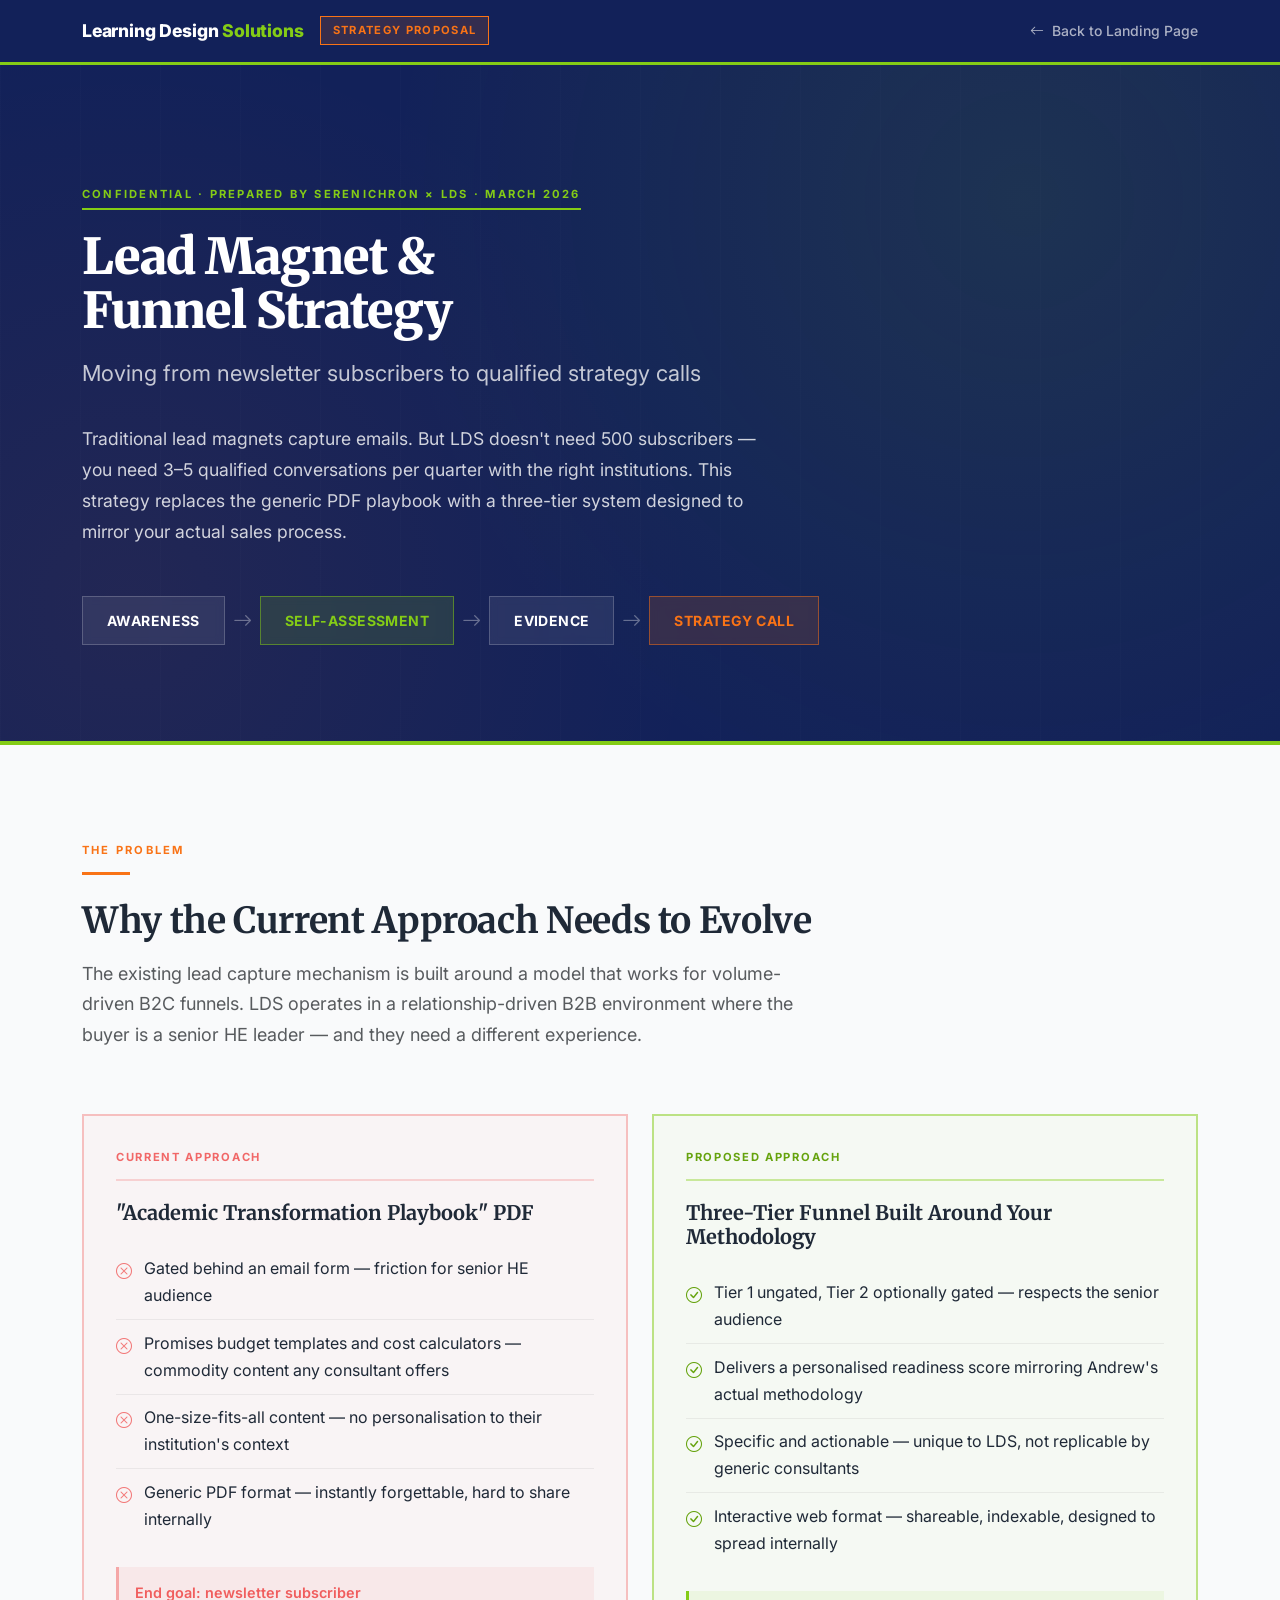
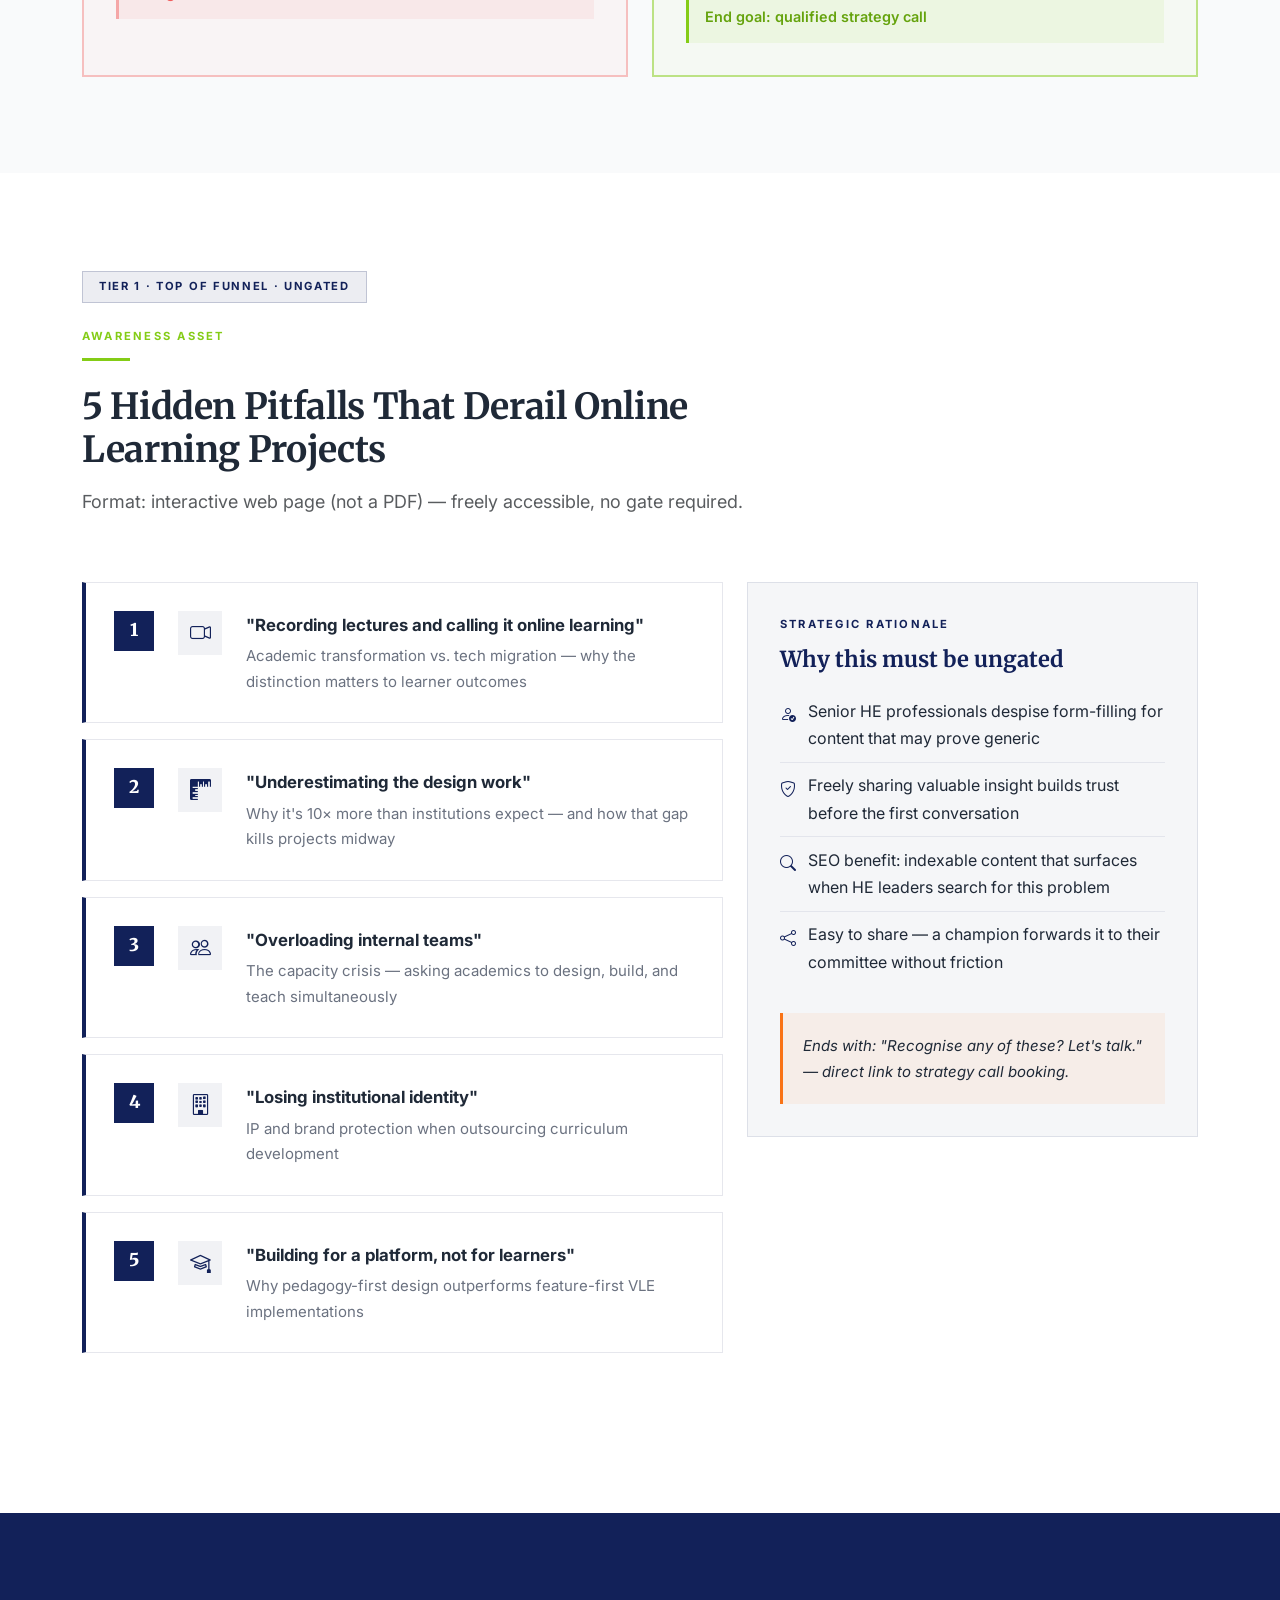
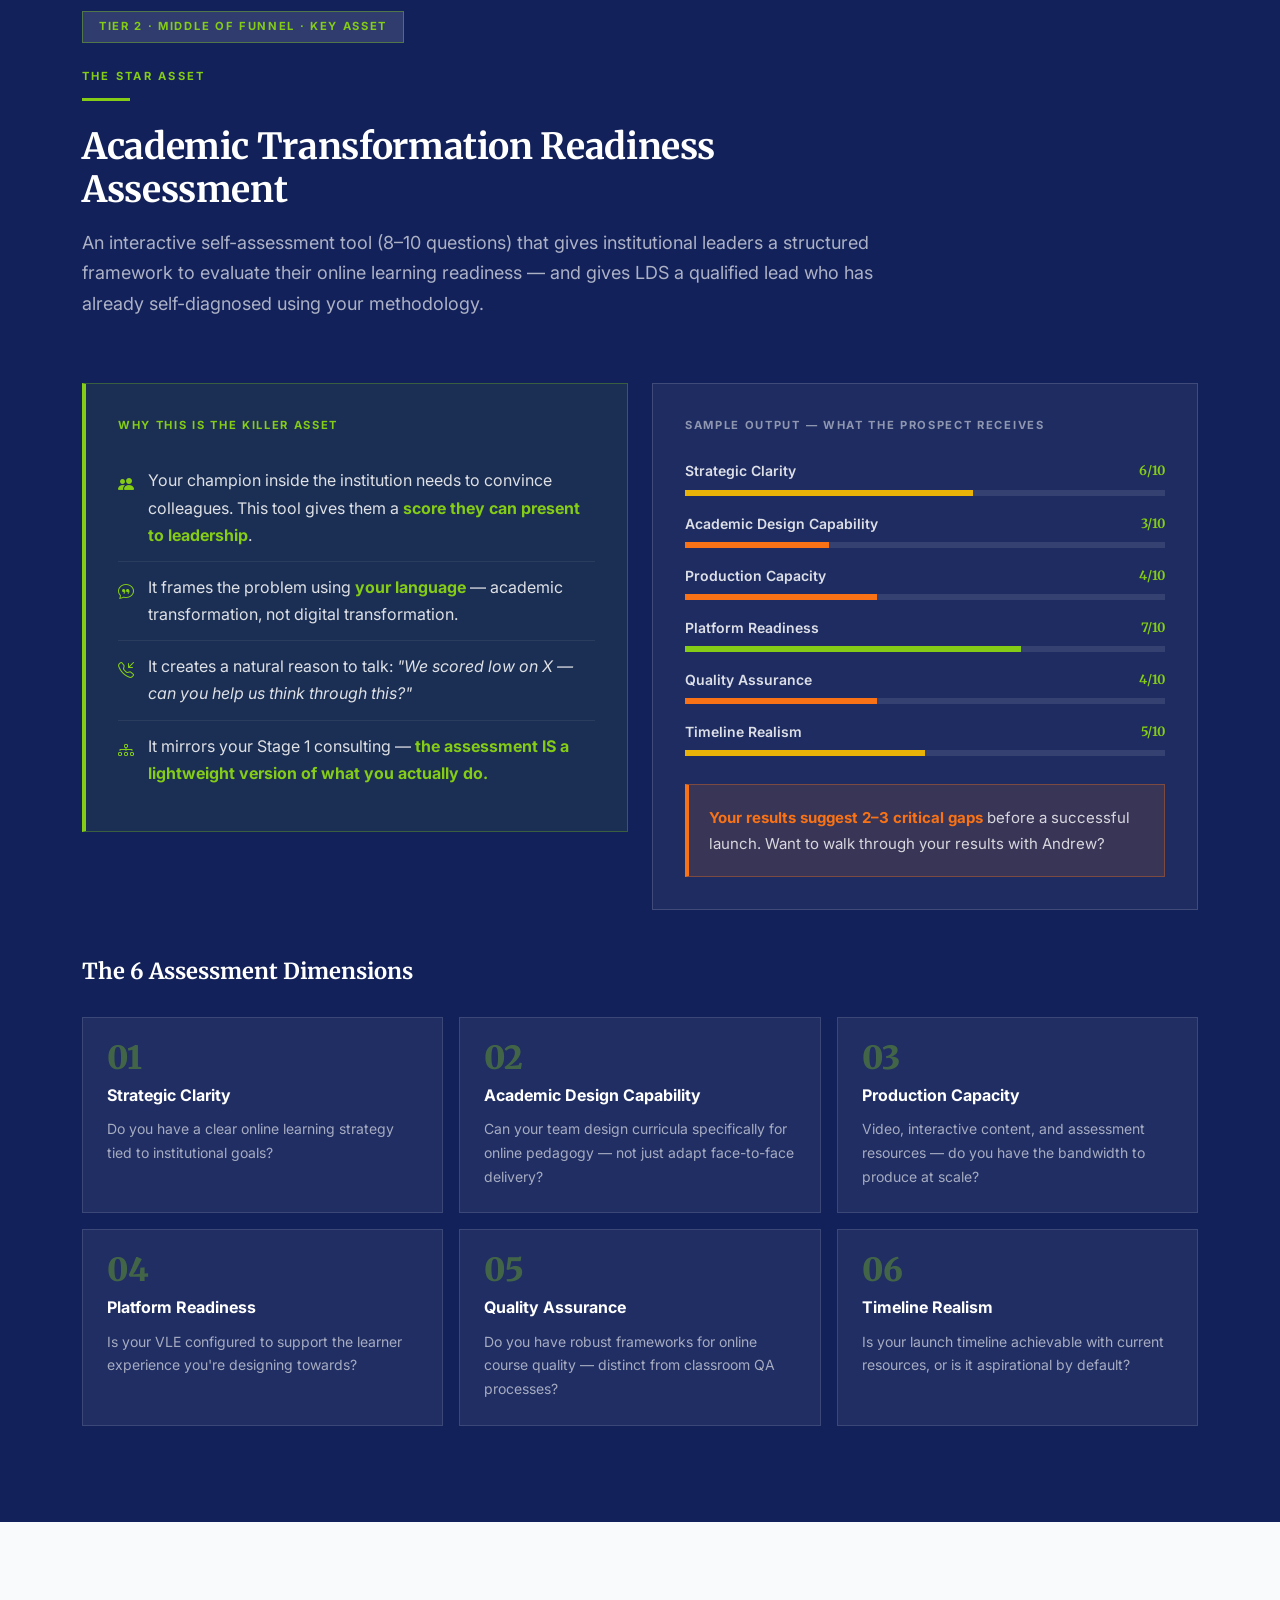
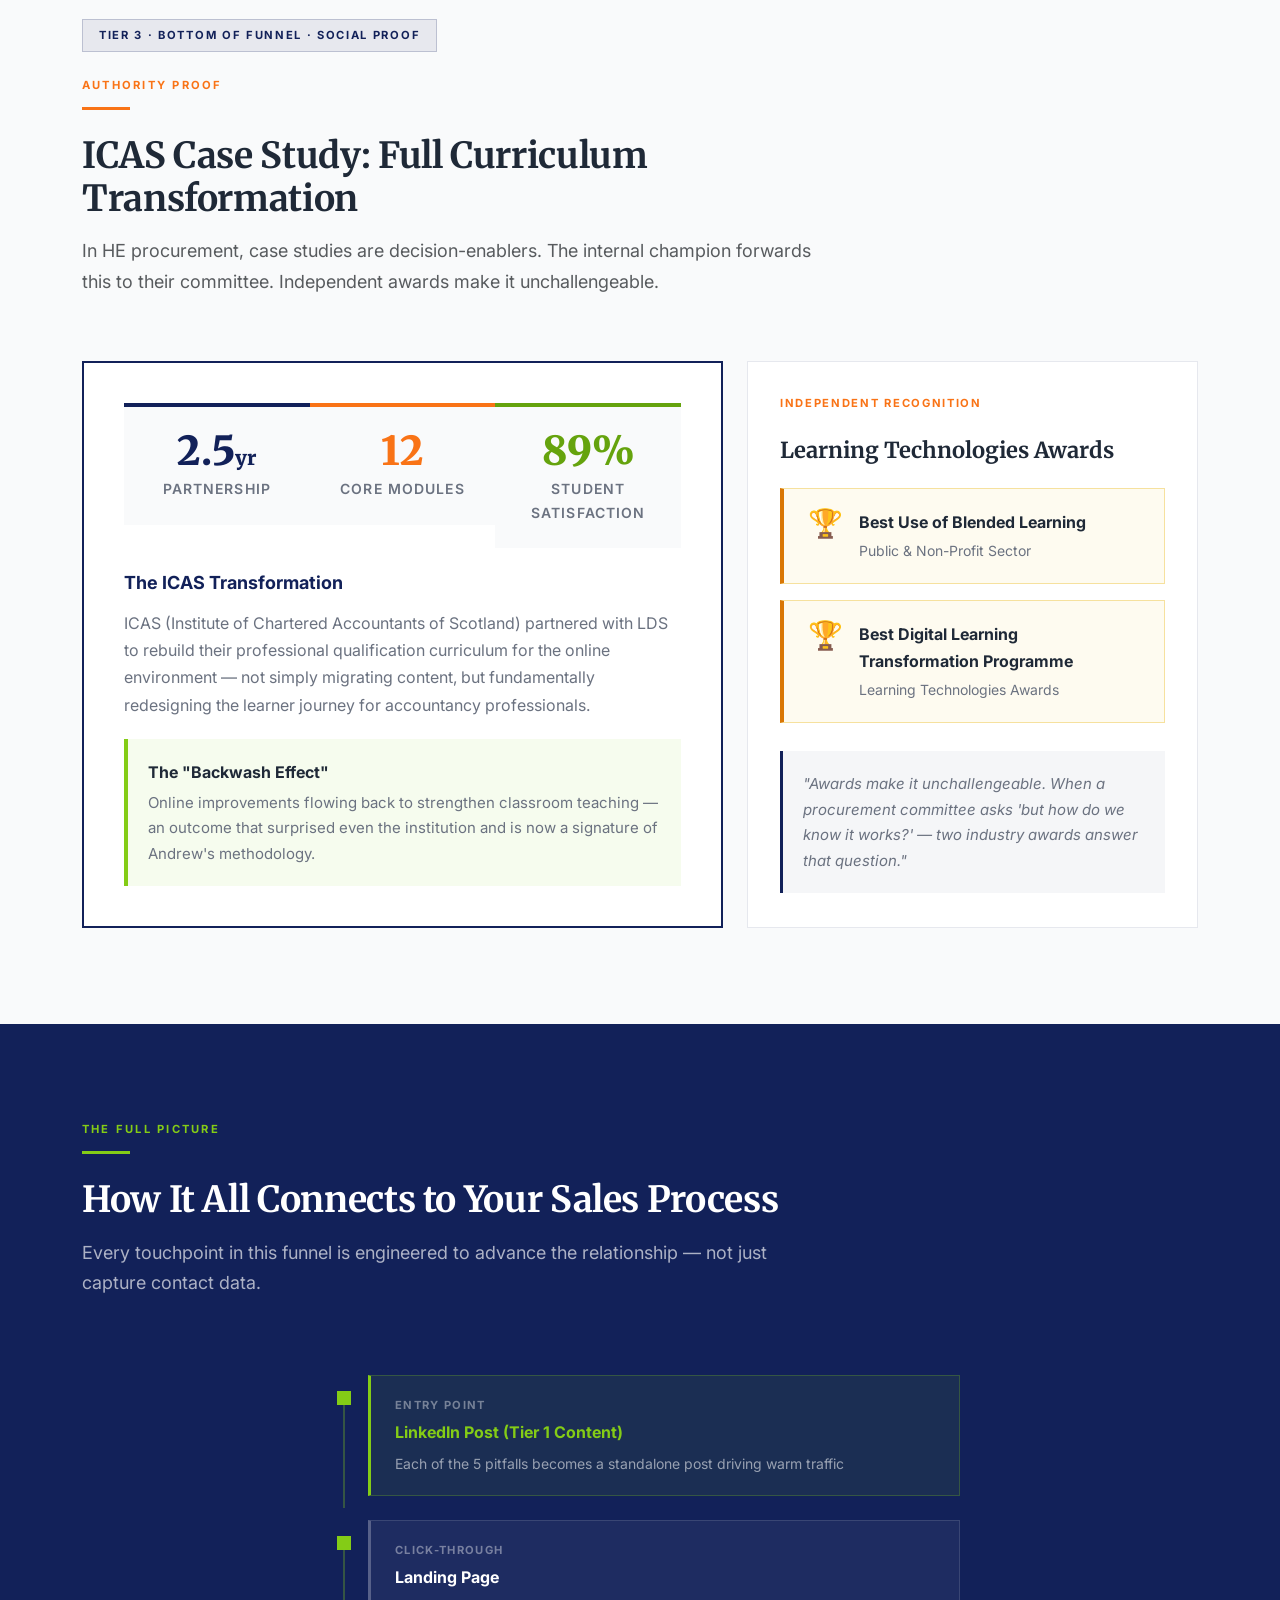
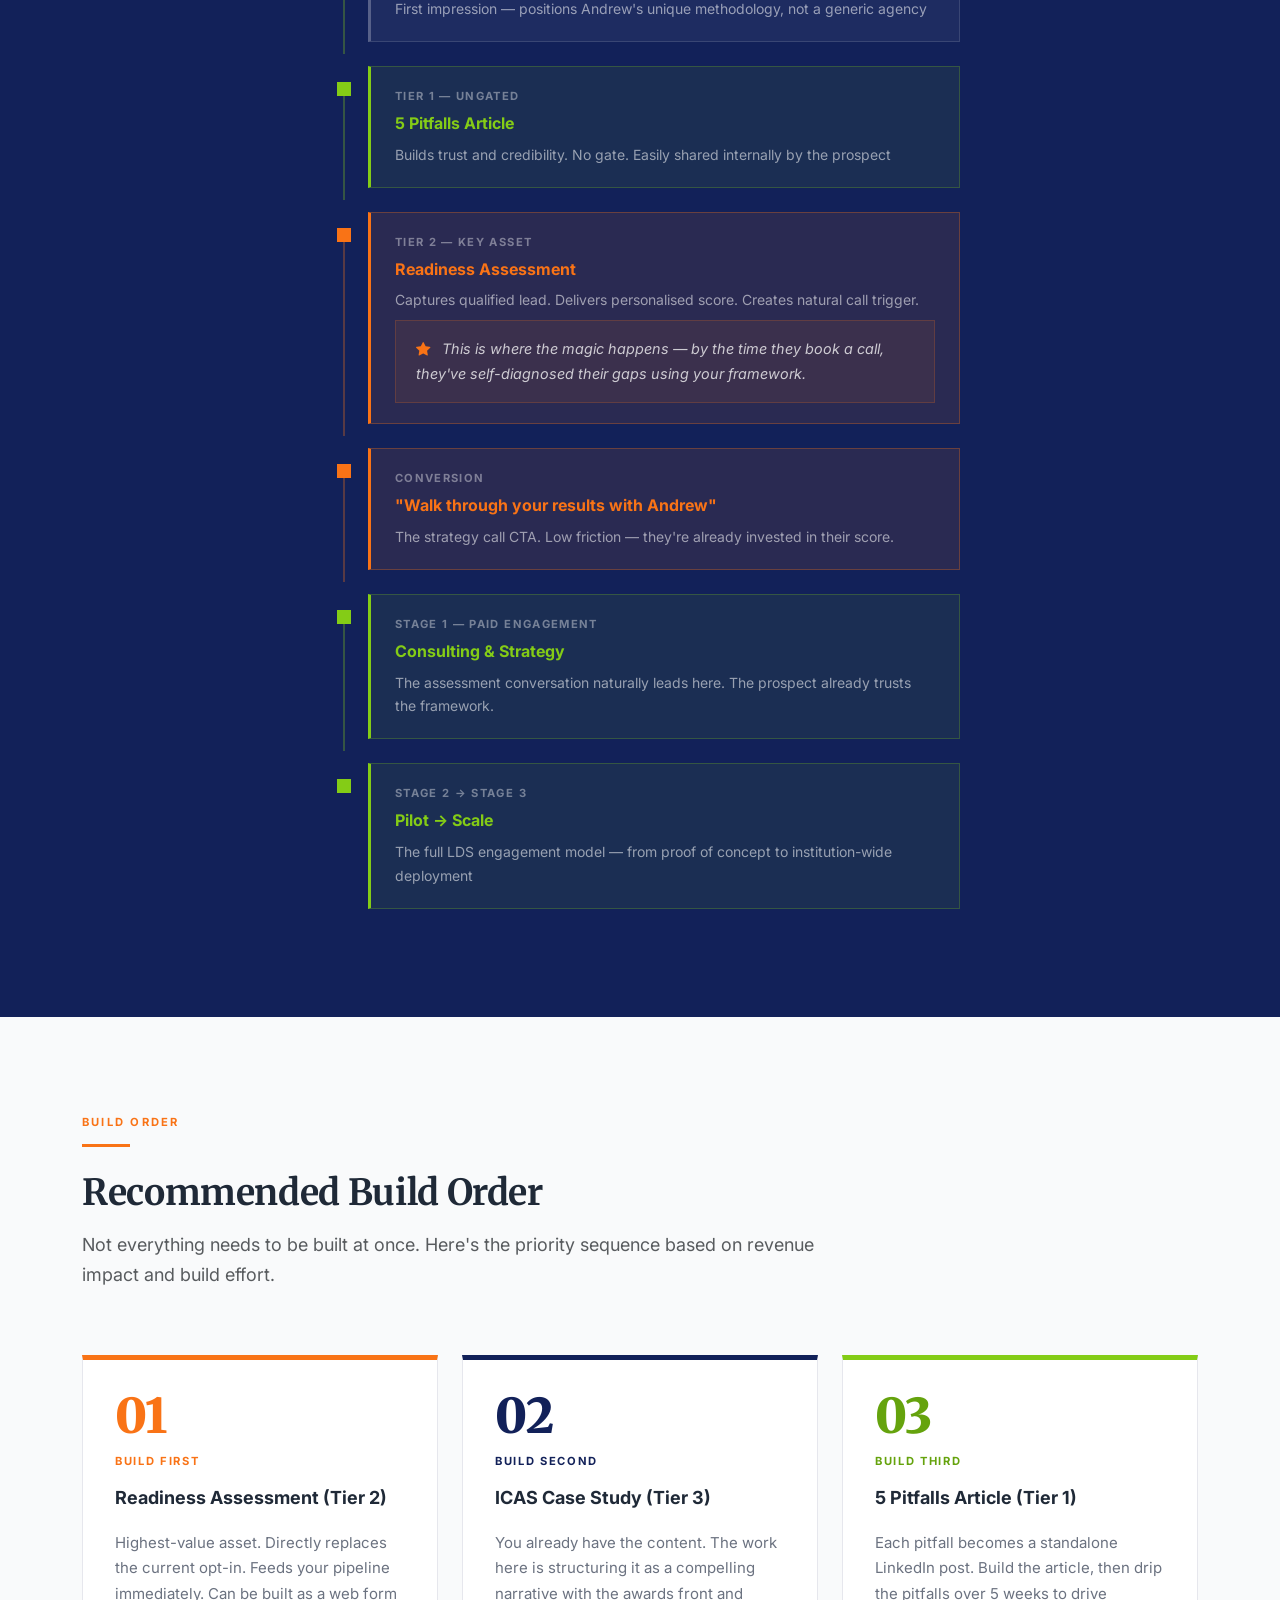
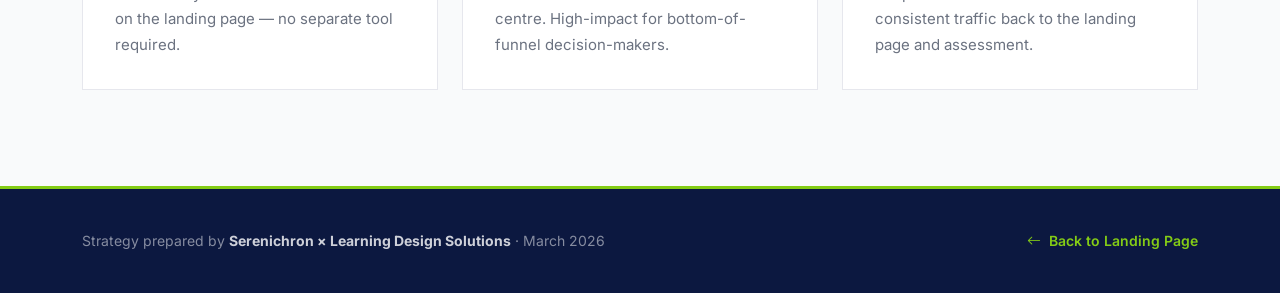
==== commit 304b26ce: "Apply cross-reference audit fixes across all pages (33 findings) Content fixes: - Replace "ready-to-" ====
--- a/lead-magnet-strategy.html
+++ b/lead-magnet-strategy.html
@@ -10,7 +10,7 @@
     <link href="https://cdn.jsdelivr.net/npm/bootstrap@5.3.2/dist/css/bootstrap.min.css" rel="stylesheet">
 
     <!-- Bootstrap Icons -->
-    <link rel="stylesheet" href="https://cdn.jsdelivr.net/npm/bootstrap-icons@1.11.2/font/bootstrap-icons.css">
+    <link rel="stylesheet" href="https://cdn.jsdelivr.net/npm/bootstrap-icons@1.11.3/font/bootstrap-icons.min.css">
 
     <!-- Google Fonts -->
     <link rel="preconnect" href="https://fonts.googleapis.com">
@@ -40,7 +40,7 @@
         }
 
         /* SHARP CORNERS — brand non-negotiable */
-        * {
+        *, *::before, *::after {
             border-radius: 0 !important;
         }
 
@@ -1443,7 +1443,7 @@
                     <div class="assessment-dimension-card">
                         <div class="assessment-dimension-card__number">04</div>
                         <p class="assessment-dimension-card__title">Platform Readiness</p>
-                        <p class="assessment-dimension-card__desc">Is your VLE configured to deliver the learner experience you're designing towards?</p>
+                        <p class="assessment-dimension-card__desc">Is your VLE configured to support the learner experience you're designing towards?</p>
                     </div>
                 </div>
                 <div class="col-md-6 col-lg-4">
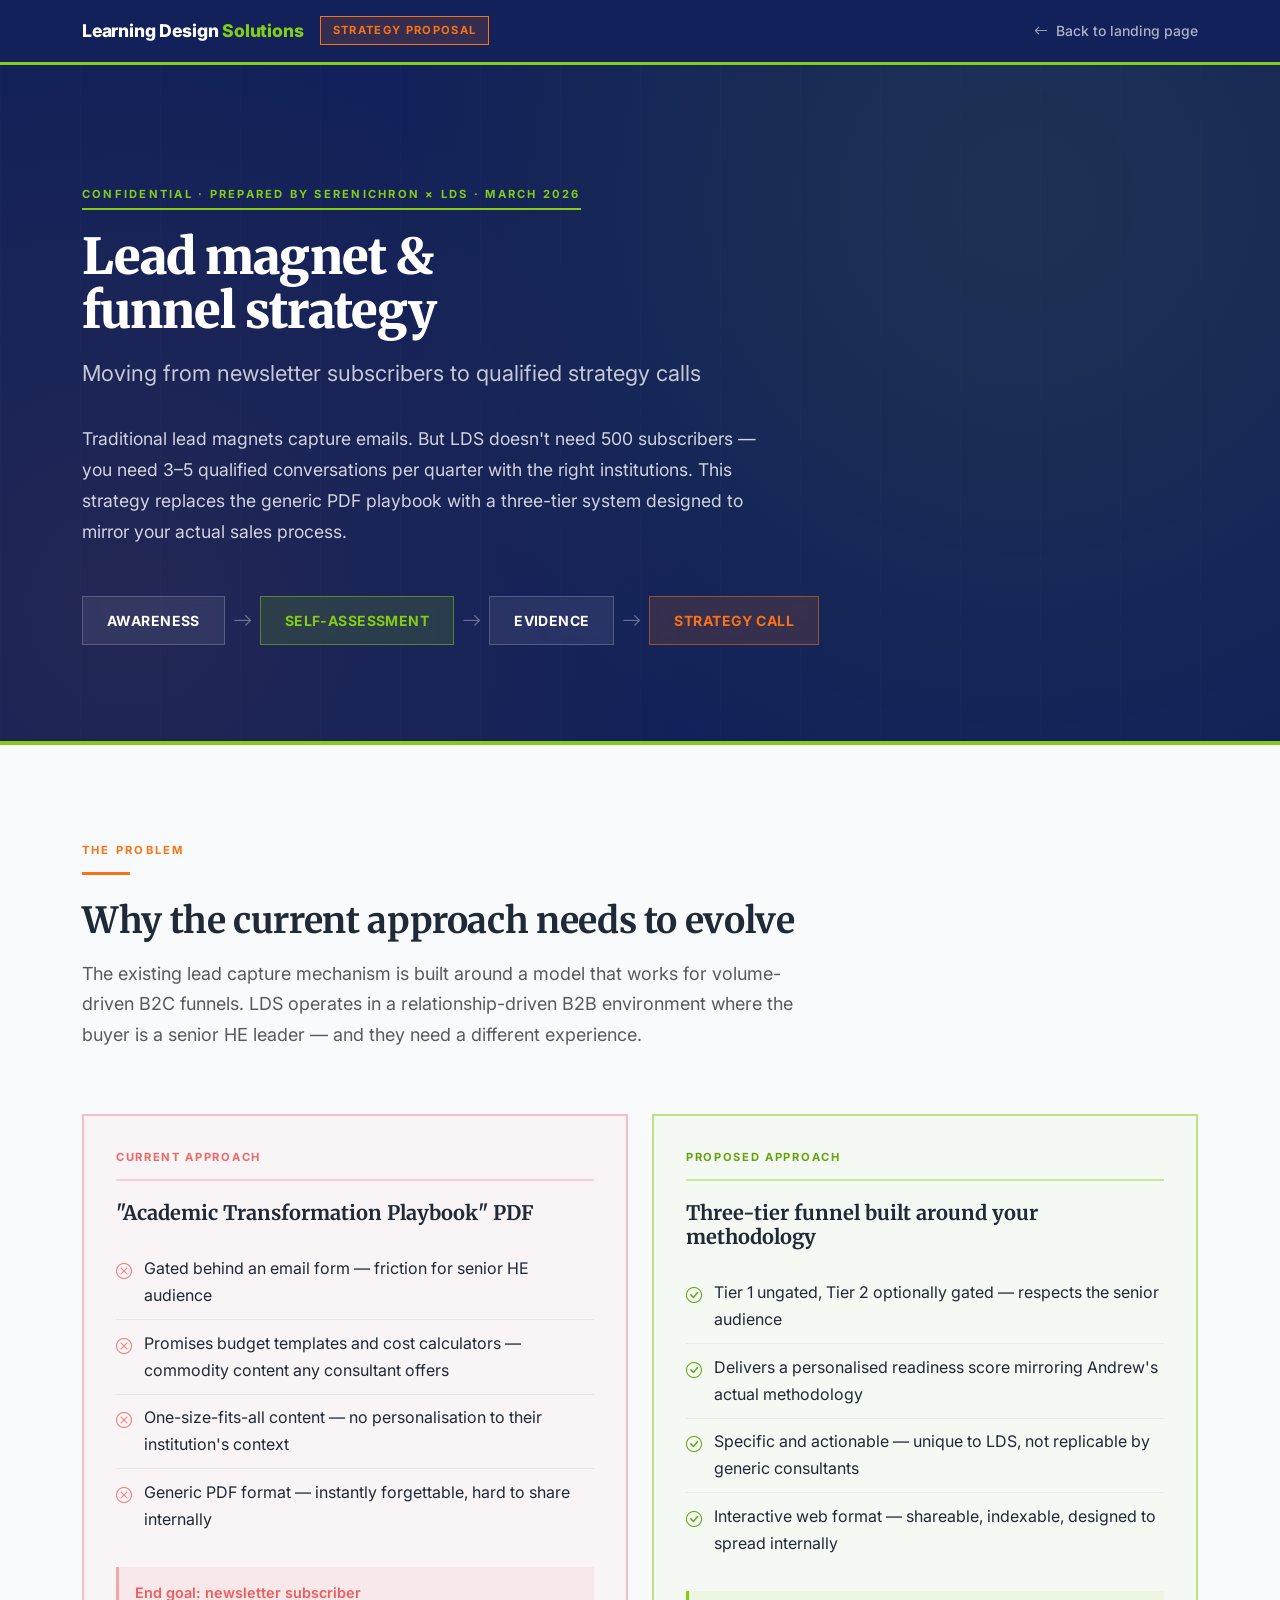
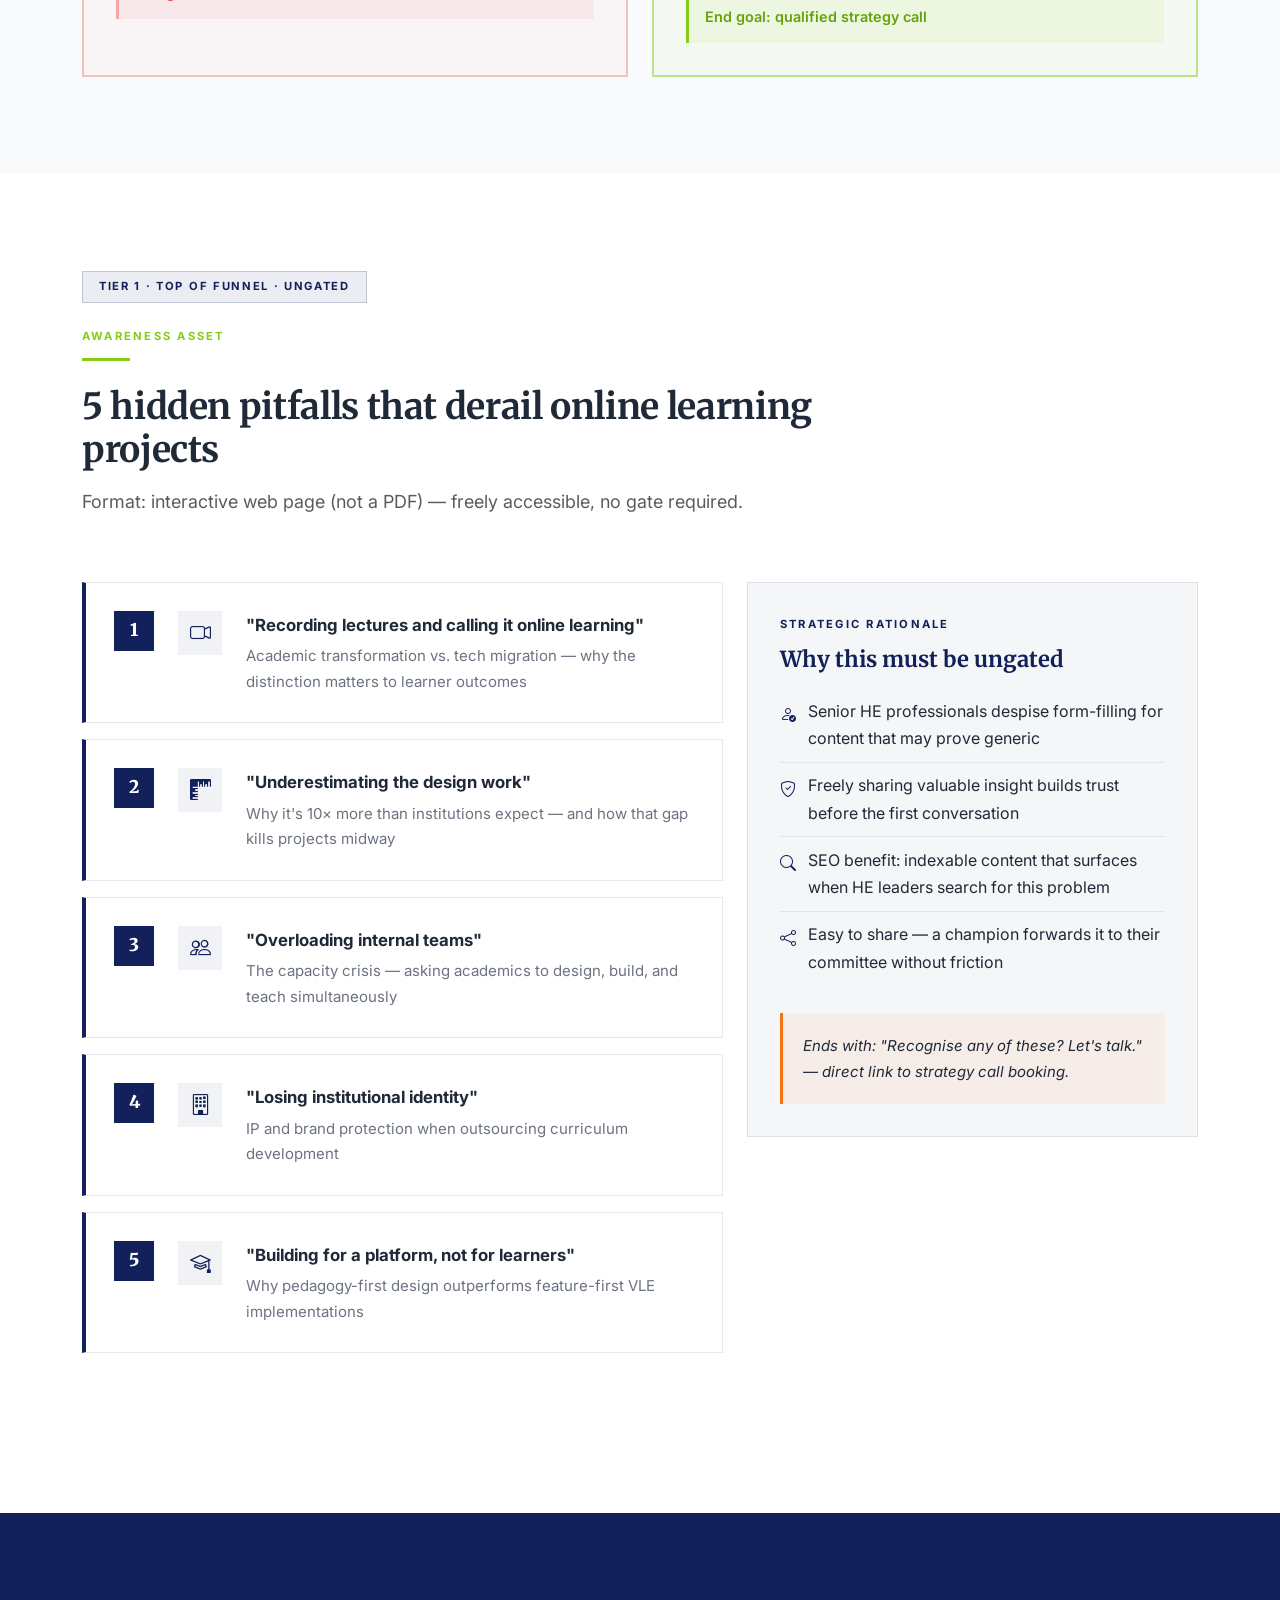
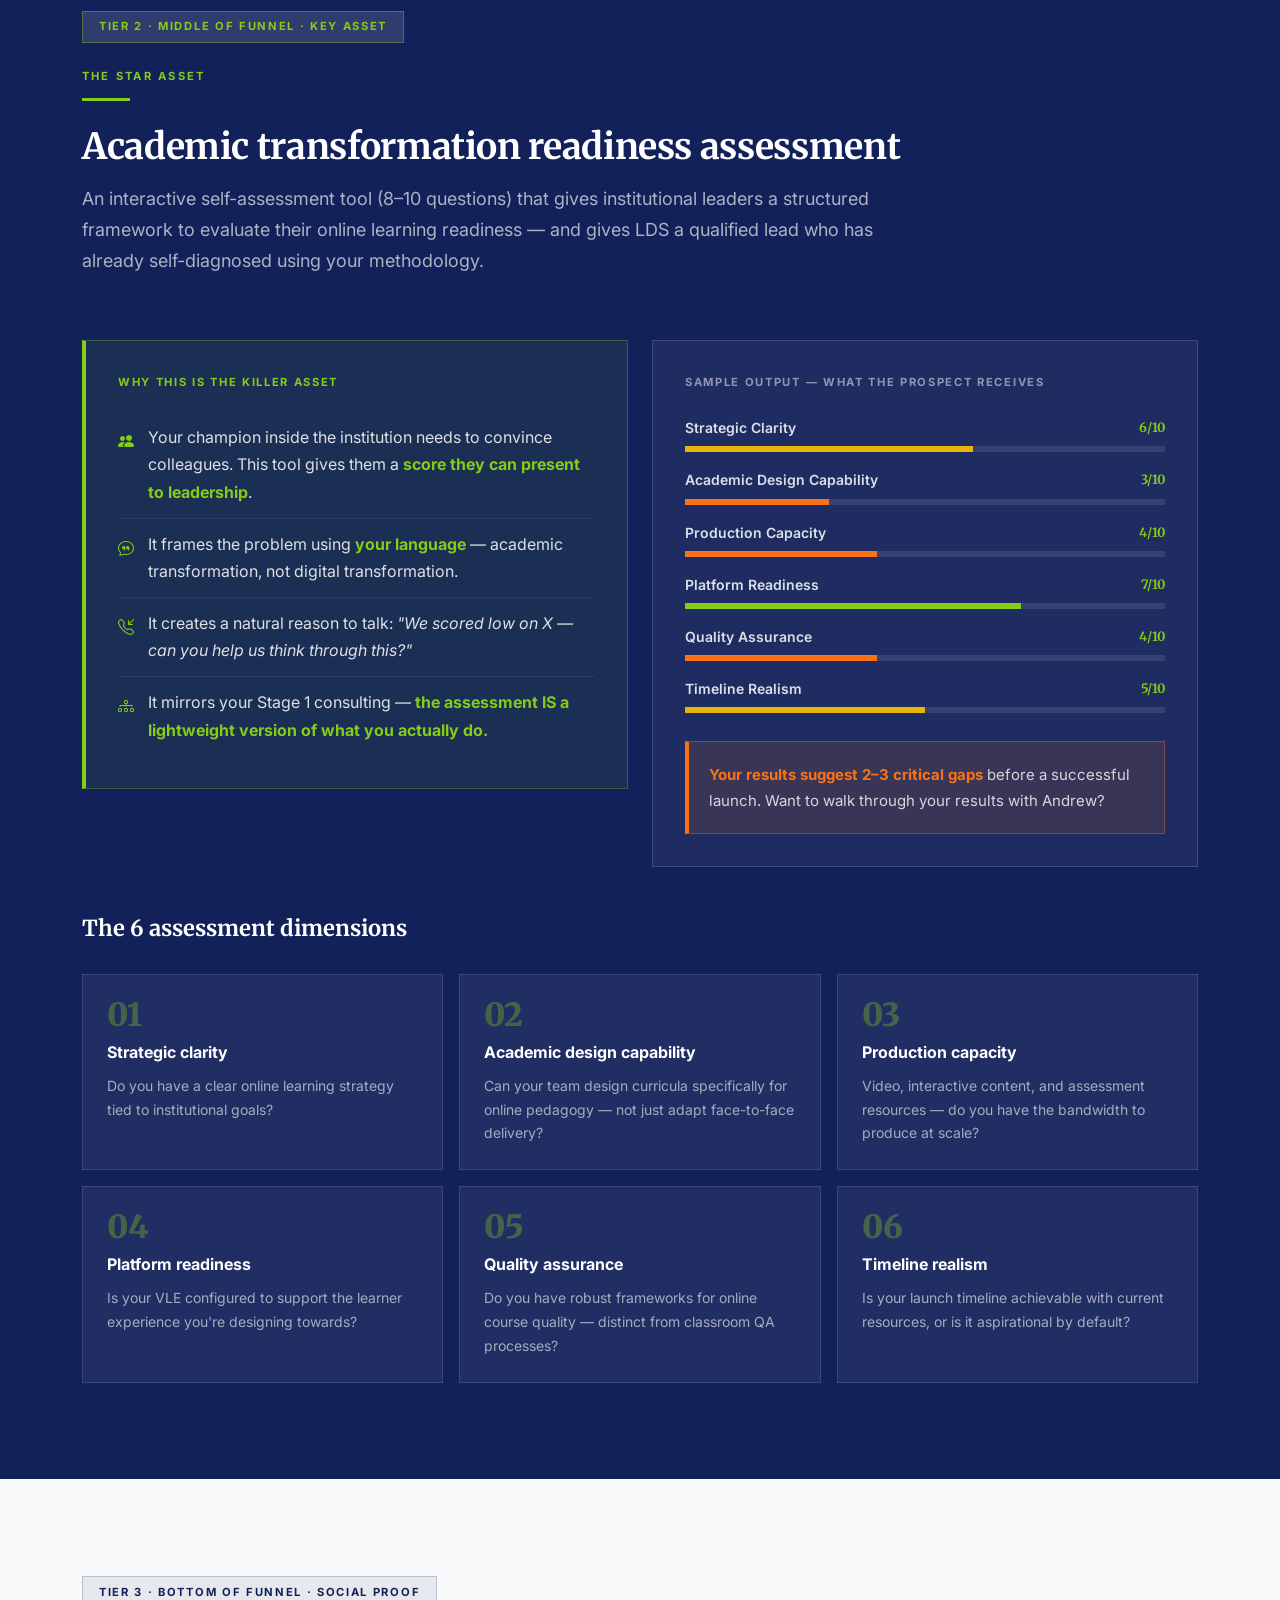
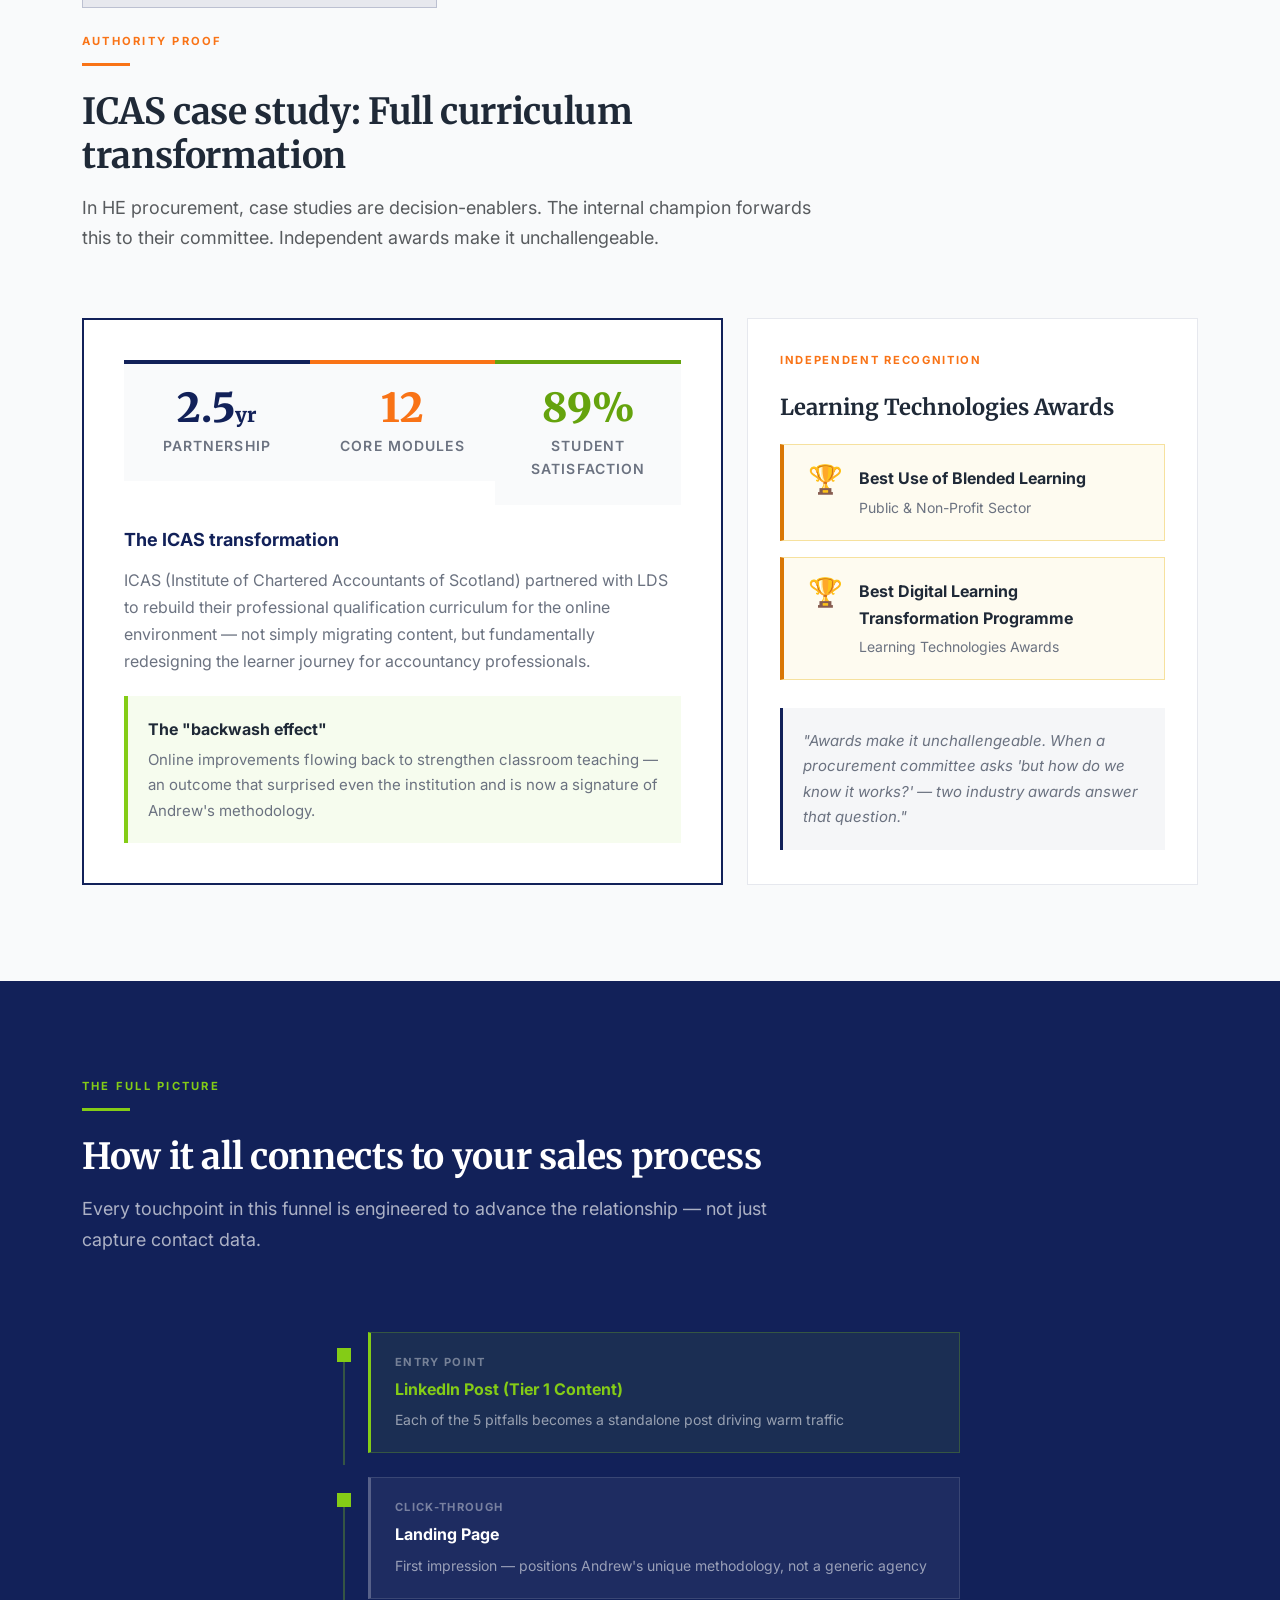
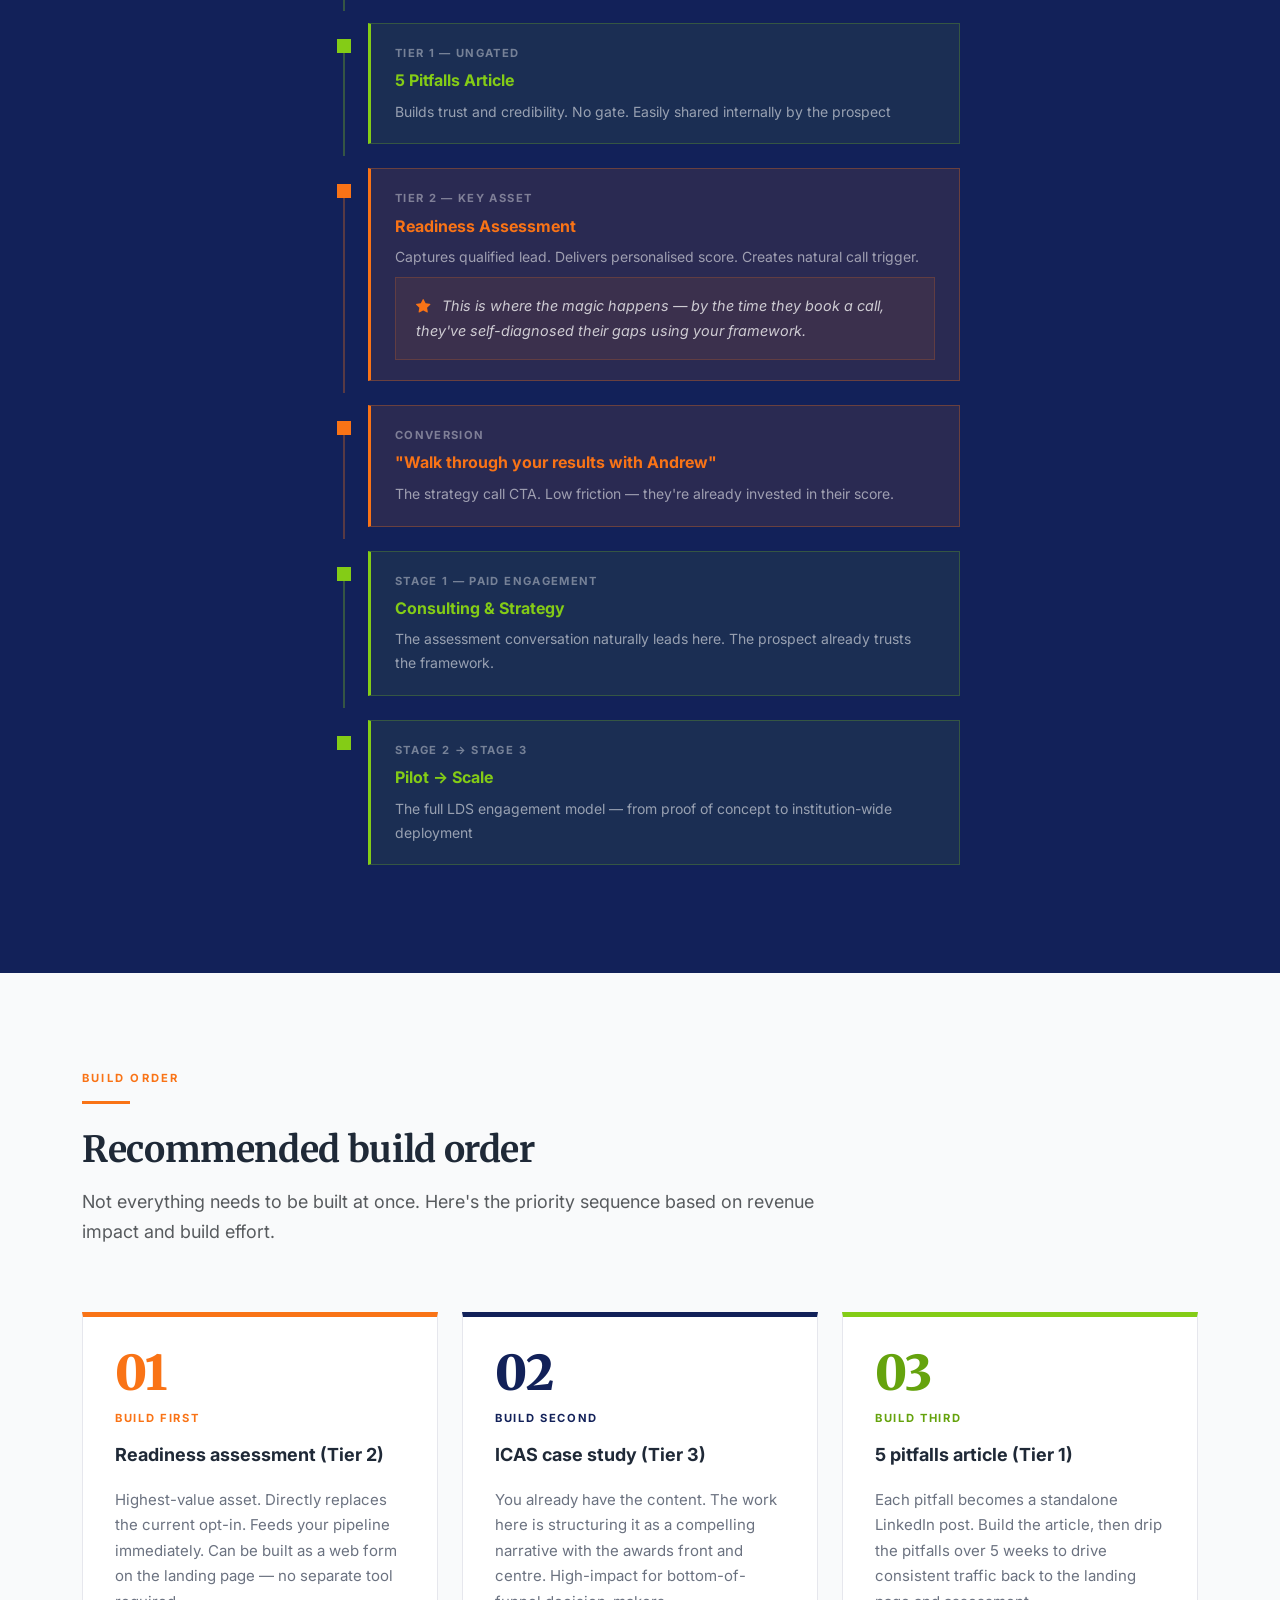
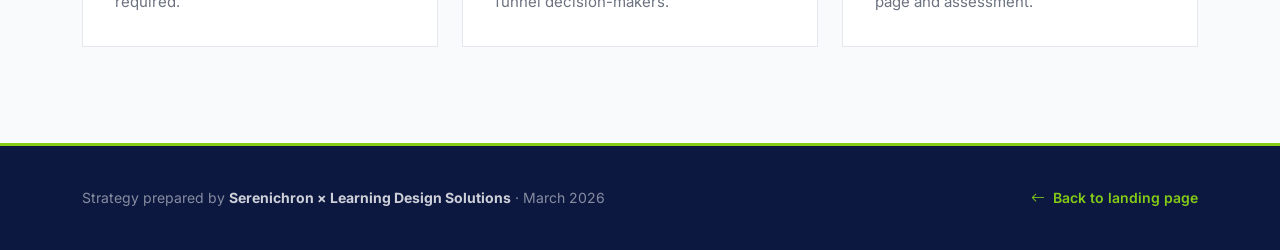
==== commit fd2e908c: "Add Tier 1 course simulation + enhance assessment + standardise sentence case - New tier1-course.htm" ====
--- a/lead-magnet-strategy.html
+++ b/lead-magnet-strategy.html
@@ -3,7 +3,7 @@
 <head>
     <meta charset="UTF-8">
     <meta name="viewport" content="width=device-width, initial-scale=1.0">
-    <title>LDS Lead Magnet Strategy | Serenichron × Learning Design Solutions</title>
+    <title>LDS lead magnet strategy | Serenichron × Learning Design Solutions</title>
     <meta name="description" content="A three-tier lead magnet funnel strategy for Learning Design Solutions, moving from newsletter subscribers to qualified strategy calls.">
 
     <!-- Bootstrap 5.3 CSS -->
@@ -1071,11 +1071,11 @@
                     <span class="strategy-nav__brand">
                         Learning Design <span>Solutions</span>
                     </span>
-                    <span class="strategy-nav__badge">Strategy Proposal</span>
+                    <span class="strategy-nav__badge">Strategy proposal</span>
                 </div>
                 <a href="index.html" class="strategy-nav__back d-flex align-items-center gap-2">
                     <i class="bi bi-arrow-left"></i>
-                    Back to Landing Page
+                    Back to landing page
                 </a>
             </div>
         </div>
@@ -1091,7 +1091,7 @@
                 <div class="col-lg-9 strategy-hero__content">
                     <p class="strategy-hero__doc-label">Confidential · Prepared by Serenichron × LDS · March 2026</p>
                     <h1 class="strategy-hero__title" id="hero-title">
-                        Lead Magnet &amp;<br>Funnel Strategy
+                        Lead magnet &amp;<br>funnel strategy
                     </h1>
                     <p class="strategy-hero__subtitle">
                         Moving from newsletter subscribers to qualified strategy calls
@@ -1133,7 +1133,7 @@
                 <div class="col-lg-8">
                     <p class="section-eyebrow section-eyebrow--dark">The Problem</p>
                     <div class="section-divider section-divider--orange"></div>
-                    <h2 id="insight-title">Why the Current Approach Needs to Evolve</h2>
+                    <h2 id="insight-title">Why the current approach needs to evolve</h2>
                     <p class="text-muted">The existing lead capture mechanism is built around a model that works for volume-driven B2C funnels. LDS operates in a relationship-driven B2B environment where the buyer is a senior HE leader — and they need a different experience.</p>
                 </div>
             </div>
@@ -1170,7 +1170,7 @@
                 <div class="col-lg-6">
                     <div class="comparison-card comparison-card--proposed">
                         <p class="comparison-card__label">Proposed Approach</p>
-                        <h3 class="comparison-card__title">Three-Tier Funnel Built Around Your Methodology</h3>
+                        <h3 class="comparison-card__title">Three-tier funnel built around your methodology</h3>
                         <ul class="comparison-list">
                             <li>
                                 <i class="bi bi-check-circle comparison-list__icon"></i>
@@ -1209,7 +1209,7 @@
                     <span class="tier-badge tier-badge--light">Tier 1 · Top of Funnel · Ungated</span>
                     <p class="section-eyebrow">Awareness Asset</p>
                     <div class="section-divider"></div>
-                    <h2 id="tier1-title">5 Hidden Pitfalls That Derail Online Learning Projects</h2>
+                    <h2 id="tier1-title">5 hidden pitfalls that derail online learning projects</h2>
                     <p class="text-muted">Format: interactive web page (not a PDF) — freely accessible, no gate required.</p>
                 </div>
             </div>
@@ -1308,7 +1308,7 @@
                     <span class="tier-badge tier-badge--navy">Tier 2 · Middle of Funnel · Key Asset</span>
                     <p class="section-eyebrow">The Star Asset</p>
                     <div class="section-divider"></div>
-                    <h2 id="tier2-title" style="color: var(--lds-white);">Academic Transformation Readiness Assessment</h2>
+                    <h2 id="tier2-title" style="color: var(--lds-white);">Academic transformation readiness assessment</h2>
                     <p class="text-muted-white">An interactive self-assessment tool (8–10 questions) that gives institutional leaders a structured framework to evaluate their online learning readiness — and gives LDS a qualified lead who has already self-diagnosed using your methodology.</p>
                 </div>
             </div>
@@ -1414,49 +1414,49 @@
             <!-- 6 Assessment Dimensions -->
             <div class="row mb-2">
                 <div class="col-12">
-                    <h3 style="color: var(--lds-white); font-size: 1.375rem; margin-bottom: 1.5rem;">The 6 Assessment Dimensions</h3>
+                    <h3 style="color: var(--lds-white); font-size: 1.375rem; margin-bottom: 1.5rem;">The 6 assessment dimensions</h3>
                 </div>
             </div>
             <div class="row g-3">
                 <div class="col-md-6 col-lg-4">
                     <div class="assessment-dimension-card">
                         <div class="assessment-dimension-card__number">01</div>
-                        <p class="assessment-dimension-card__title">Strategic Clarity</p>
+                        <p class="assessment-dimension-card__title">Strategic clarity</p>
                         <p class="assessment-dimension-card__desc">Do you have a clear online learning strategy tied to institutional goals?</p>
                     </div>
                 </div>
                 <div class="col-md-6 col-lg-4">
                     <div class="assessment-dimension-card">
                         <div class="assessment-dimension-card__number">02</div>
-                        <p class="assessment-dimension-card__title">Academic Design Capability</p>
+                        <p class="assessment-dimension-card__title">Academic design capability</p>
                         <p class="assessment-dimension-card__desc">Can your team design curricula specifically for online pedagogy — not just adapt face-to-face delivery?</p>
                     </div>
                 </div>
                 <div class="col-md-6 col-lg-4">
                     <div class="assessment-dimension-card">
                         <div class="assessment-dimension-card__number">03</div>
-                        <p class="assessment-dimension-card__title">Production Capacity</p>
+                        <p class="assessment-dimension-card__title">Production capacity</p>
                         <p class="assessment-dimension-card__desc">Video, interactive content, and assessment resources — do you have the bandwidth to produce at scale?</p>
                     </div>
                 </div>
                 <div class="col-md-6 col-lg-4">
                     <div class="assessment-dimension-card">
                         <div class="assessment-dimension-card__number">04</div>
-                        <p class="assessment-dimension-card__title">Platform Readiness</p>
+                        <p class="assessment-dimension-card__title">Platform readiness</p>
                         <p class="assessment-dimension-card__desc">Is your VLE configured to support the learner experience you're designing towards?</p>
                     </div>
                 </div>
                 <div class="col-md-6 col-lg-4">
                     <div class="assessment-dimension-card">
                         <div class="assessment-dimension-card__number">05</div>
-                        <p class="assessment-dimension-card__title">Quality Assurance</p>
+                        <p class="assessment-dimension-card__title">Quality assurance</p>
                         <p class="assessment-dimension-card__desc">Do you have robust frameworks for online course quality — distinct from classroom QA processes?</p>
                     </div>
                 </div>
                 <div class="col-md-6 col-lg-4">
                     <div class="assessment-dimension-card">
                         <div class="assessment-dimension-card__number">06</div>
-                        <p class="assessment-dimension-card__title">Timeline Realism</p>
+                        <p class="assessment-dimension-card__title">Timeline realism</p>
                         <p class="assessment-dimension-card__desc">Is your launch timeline achievable with current resources, or is it aspirational by default?</p>
                     </div>
                 </div>
@@ -1475,7 +1475,7 @@
                     <span class="tier-badge tier-badge--light">Tier 3 · Bottom of Funnel · Social Proof</span>
                     <p class="section-eyebrow section-eyebrow--dark">Authority Proof</p>
                     <div class="section-divider section-divider--orange"></div>
-                    <h2 id="tier3-title">ICAS Case Study: Full Curriculum Transformation</h2>
+                    <h2 id="tier3-title">ICAS case study: Full curriculum transformation</h2>
                     <p class="text-muted">In HE procurement, case studies are decision-enablers. The internal champion forwards this to their committee. Independent awards make it unchallengeable.</p>
                 </div>
             </div>
@@ -1505,12 +1505,12 @@
                             </div>
                         </div>
 
-                        <h4 style="font-family: var(--font-body); font-size: 1.125rem; font-weight: 700; color: var(--lds-navy); margin-bottom: 1rem;">The ICAS Transformation</h4>
+                        <h4 style="font-family: var(--font-body); font-size: 1.125rem; font-weight: 700; color: var(--lds-navy); margin-bottom: 1rem;">The ICAS transformation</h4>
                         <p style="font-size: 1rem; color: var(--lds-muted); margin-bottom: 1.25rem;">
                             ICAS (Institute of Chartered Accountants of Scotland) partnered with LDS to rebuild their professional qualification curriculum for the online environment — not simply migrating content, but fundamentally redesigning the learner journey for accountancy professionals.
                         </p>
                         <div style="padding: 1.25rem; background-color: rgba(132, 204, 22, 0.07); border-left: 4px solid var(--lds-green);">
-                            <p style="font-size: 1rem; font-weight: 700; color: var(--lds-dark); margin-bottom: 0.25rem;">The "Backwash Effect"</p>
+                            <p style="font-size: 1rem; font-weight: 700; color: var(--lds-dark); margin-bottom: 0.25rem;">The "backwash effect"</p>
                             <p style="font-size: 0.9375rem; color: var(--lds-muted); margin: 0;">Online improvements flowing back to strengthen classroom teaching — an outcome that surprised even the institution and is now a signature of Andrew's methodology.</p>
                         </div>
                     </div>
@@ -1559,7 +1559,7 @@
                 <div class="col-lg-8">
                     <p class="section-eyebrow">The Full Picture</p>
                     <div class="section-divider"></div>
-                    <h2 id="funnel-title" style="color: var(--lds-white);">How It All Connects to Your Sales Process</h2>
+                    <h2 id="funnel-title" style="color: var(--lds-white);">How it all connects to your sales process</h2>
                     <p class="text-muted-white">Every touchpoint in this funnel is engineered to advance the relationship — not just capture contact data.</p>
                 </div>
             </div>
@@ -1679,7 +1679,7 @@
                 <div class="col-lg-8">
                     <p class="section-eyebrow section-eyebrow--dark">Build Order</p>
                     <div class="section-divider section-divider--orange"></div>
-                    <h2 id="implementation-title">Recommended Build Order</h2>
+                    <h2 id="implementation-title">Recommended build order</h2>
                     <p class="text-muted">Not everything needs to be built at once. Here's the priority sequence based on revenue impact and build effort.</p>
                 </div>
             </div>
@@ -1687,24 +1687,24 @@
                 <div class="col-lg-4">
                     <div class="priority-card priority-card--1">
                         <div class="priority-card__number">01</div>
-                        <p class="priority-card__timing">Build First</p>
-                        <p class="priority-card__title">Readiness Assessment (Tier 2)</p>
+                        <p class="priority-card__timing">Build first</p>
+                        <p class="priority-card__title">Readiness assessment (Tier 2)</p>
                         <p class="priority-card__desc">Highest-value asset. Directly replaces the current opt-in. Feeds your pipeline immediately. Can be built as a web form on the landing page — no separate tool required.</p>
                     </div>
                 </div>
                 <div class="col-lg-4">
                     <div class="priority-card priority-card--2">
                         <div class="priority-card__number">02</div>
-                        <p class="priority-card__timing">Build Second</p>
-                        <p class="priority-card__title">ICAS Case Study (Tier 3)</p>
+                        <p class="priority-card__timing">Build second</p>
+                        <p class="priority-card__title">ICAS case study (Tier 3)</p>
                         <p class="priority-card__desc">You already have the content. The work here is structuring it as a compelling narrative with the awards front and centre. High-impact for bottom-of-funnel decision-makers.</p>
                     </div>
                 </div>
                 <div class="col-lg-4">
                     <div class="priority-card priority-card--3">
                         <div class="priority-card__number">03</div>
-                        <p class="priority-card__timing">Build Third</p>
-                        <p class="priority-card__title">5 Pitfalls Article (Tier 1)</p>
+                        <p class="priority-card__timing">Build third</p>
+                        <p class="priority-card__title">5 pitfalls article (Tier 1)</p>
                         <p class="priority-card__desc">Each pitfall becomes a standalone LinkedIn post. Build the article, then drip the pitfalls over 5 weeks to drive consistent traffic back to the landing page and assessment.</p>
                     </div>
                 </div>
@@ -1724,7 +1724,7 @@
                 </p>
                 <a href="index.html" class="strategy-footer__back d-flex align-items-center gap-2">
                     <i class="bi bi-arrow-left"></i>
-                    Back to Landing Page
+                    Back to landing page
                 </a>
             </div>
         </div>
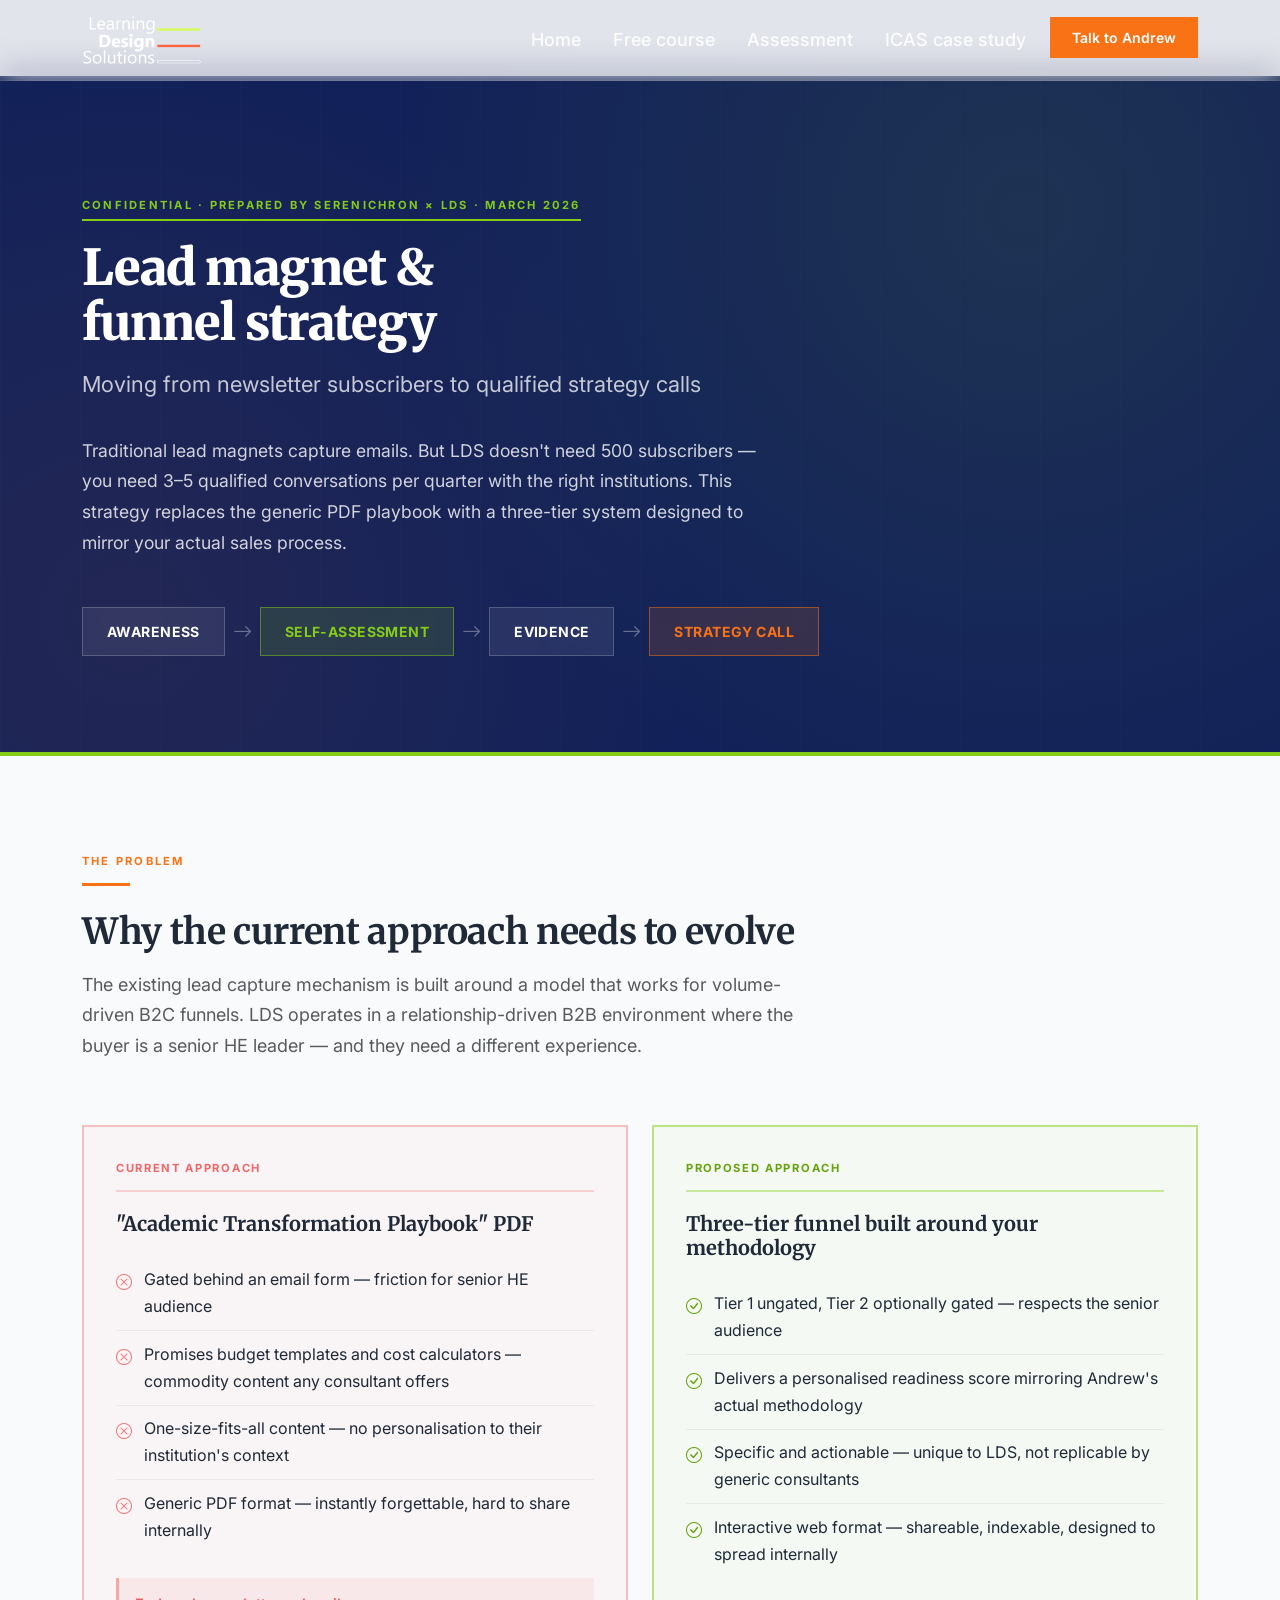
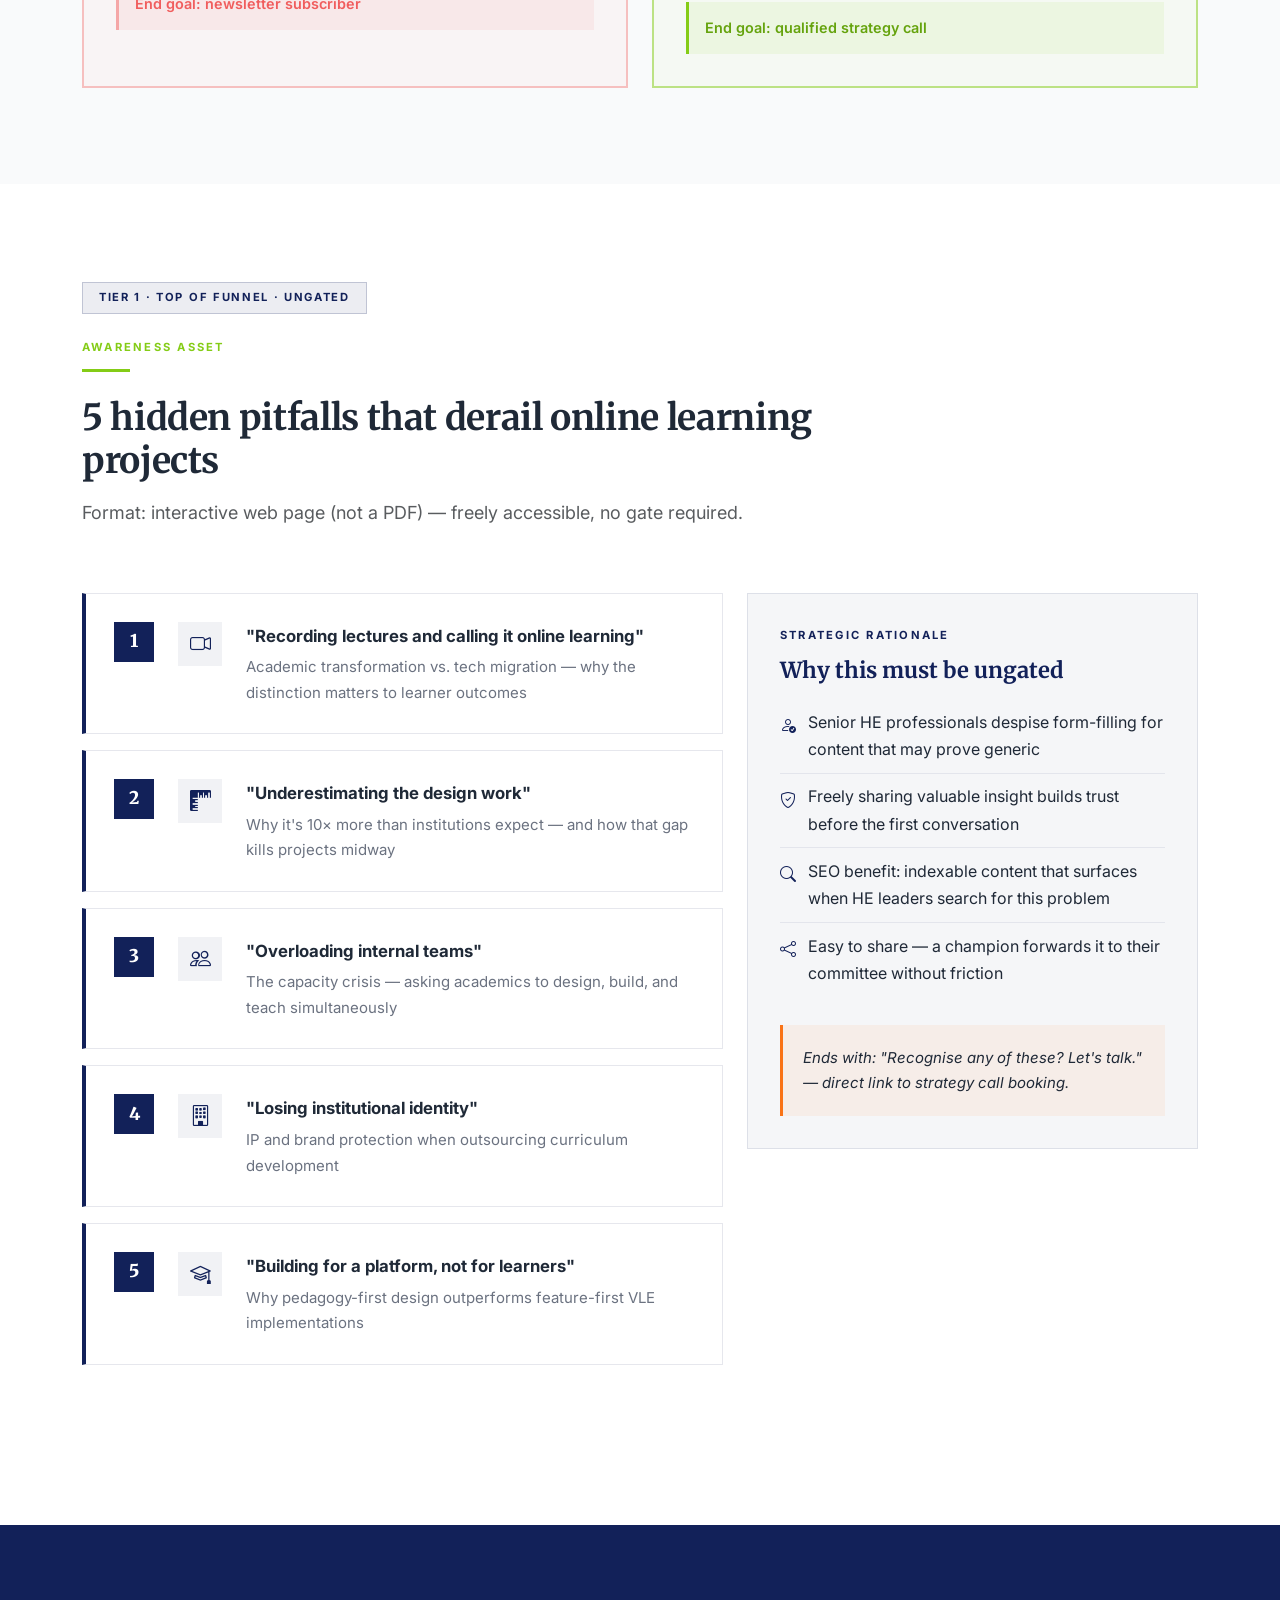
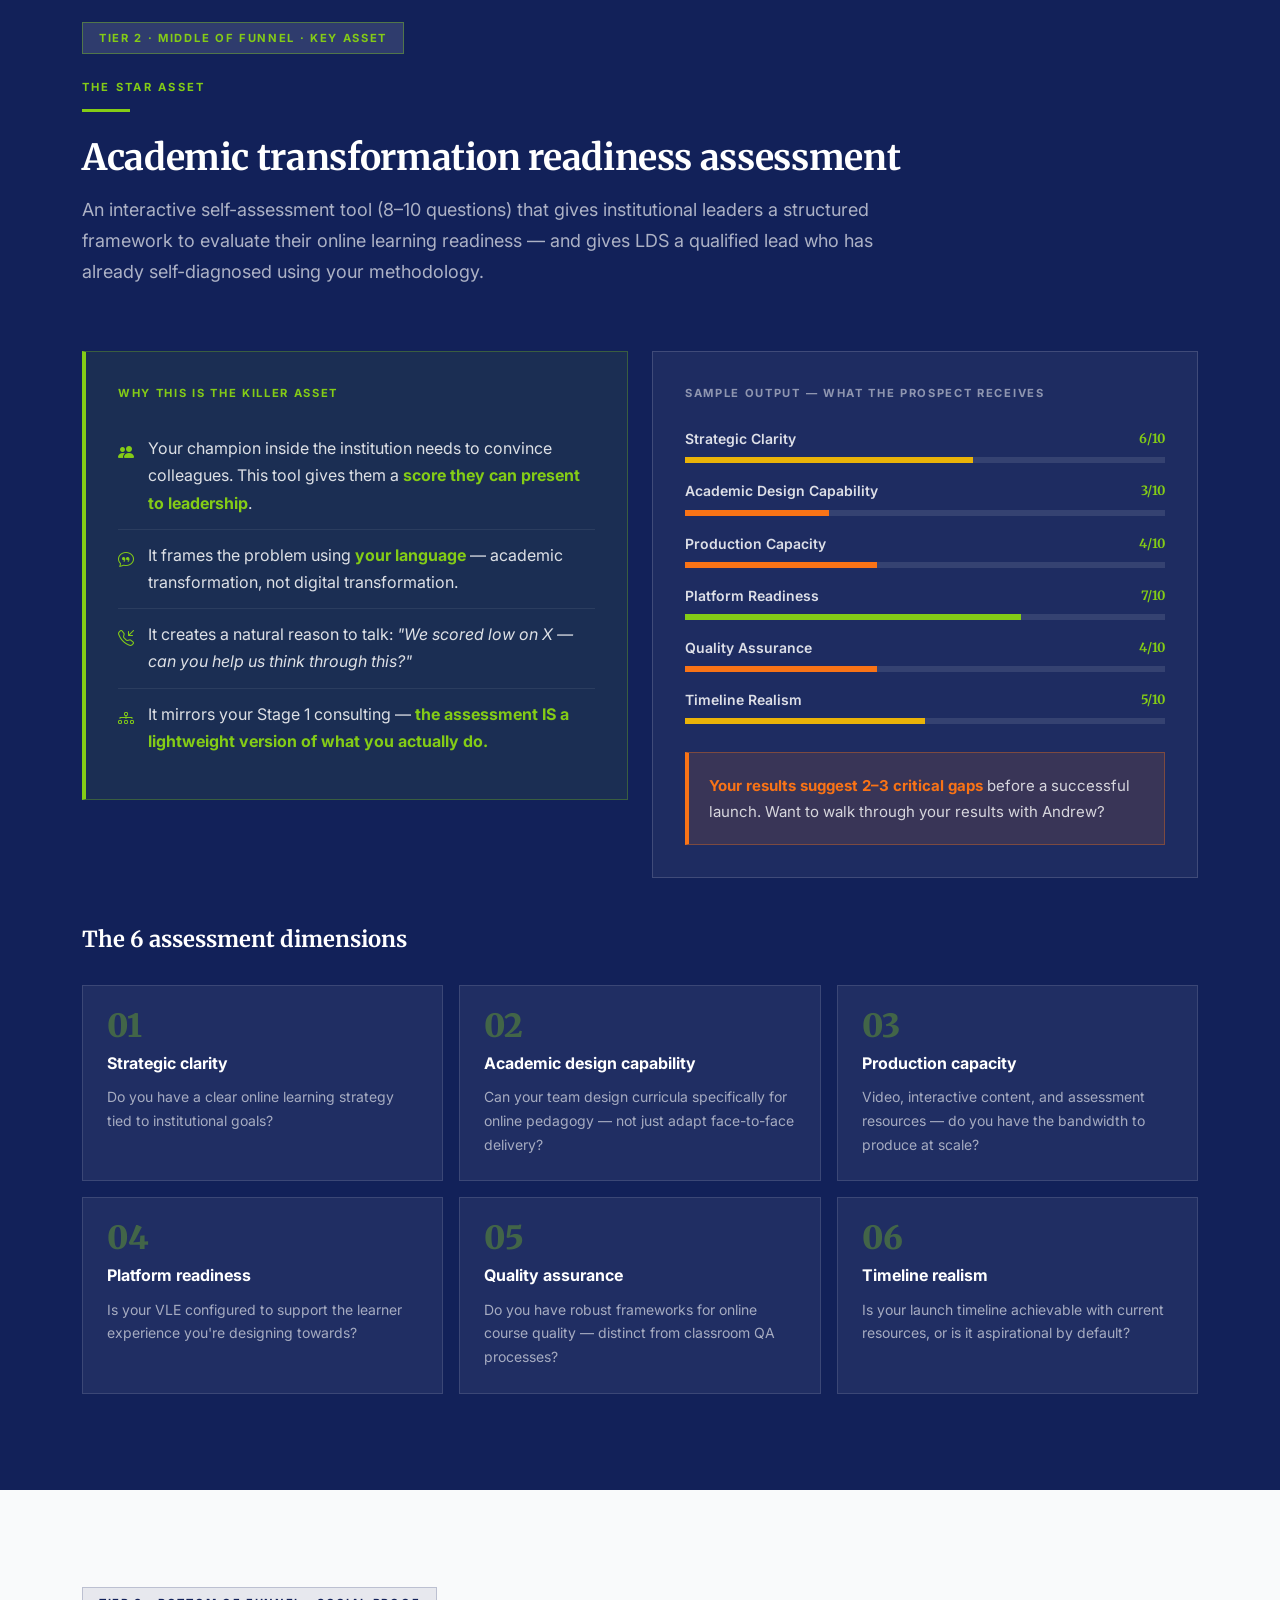
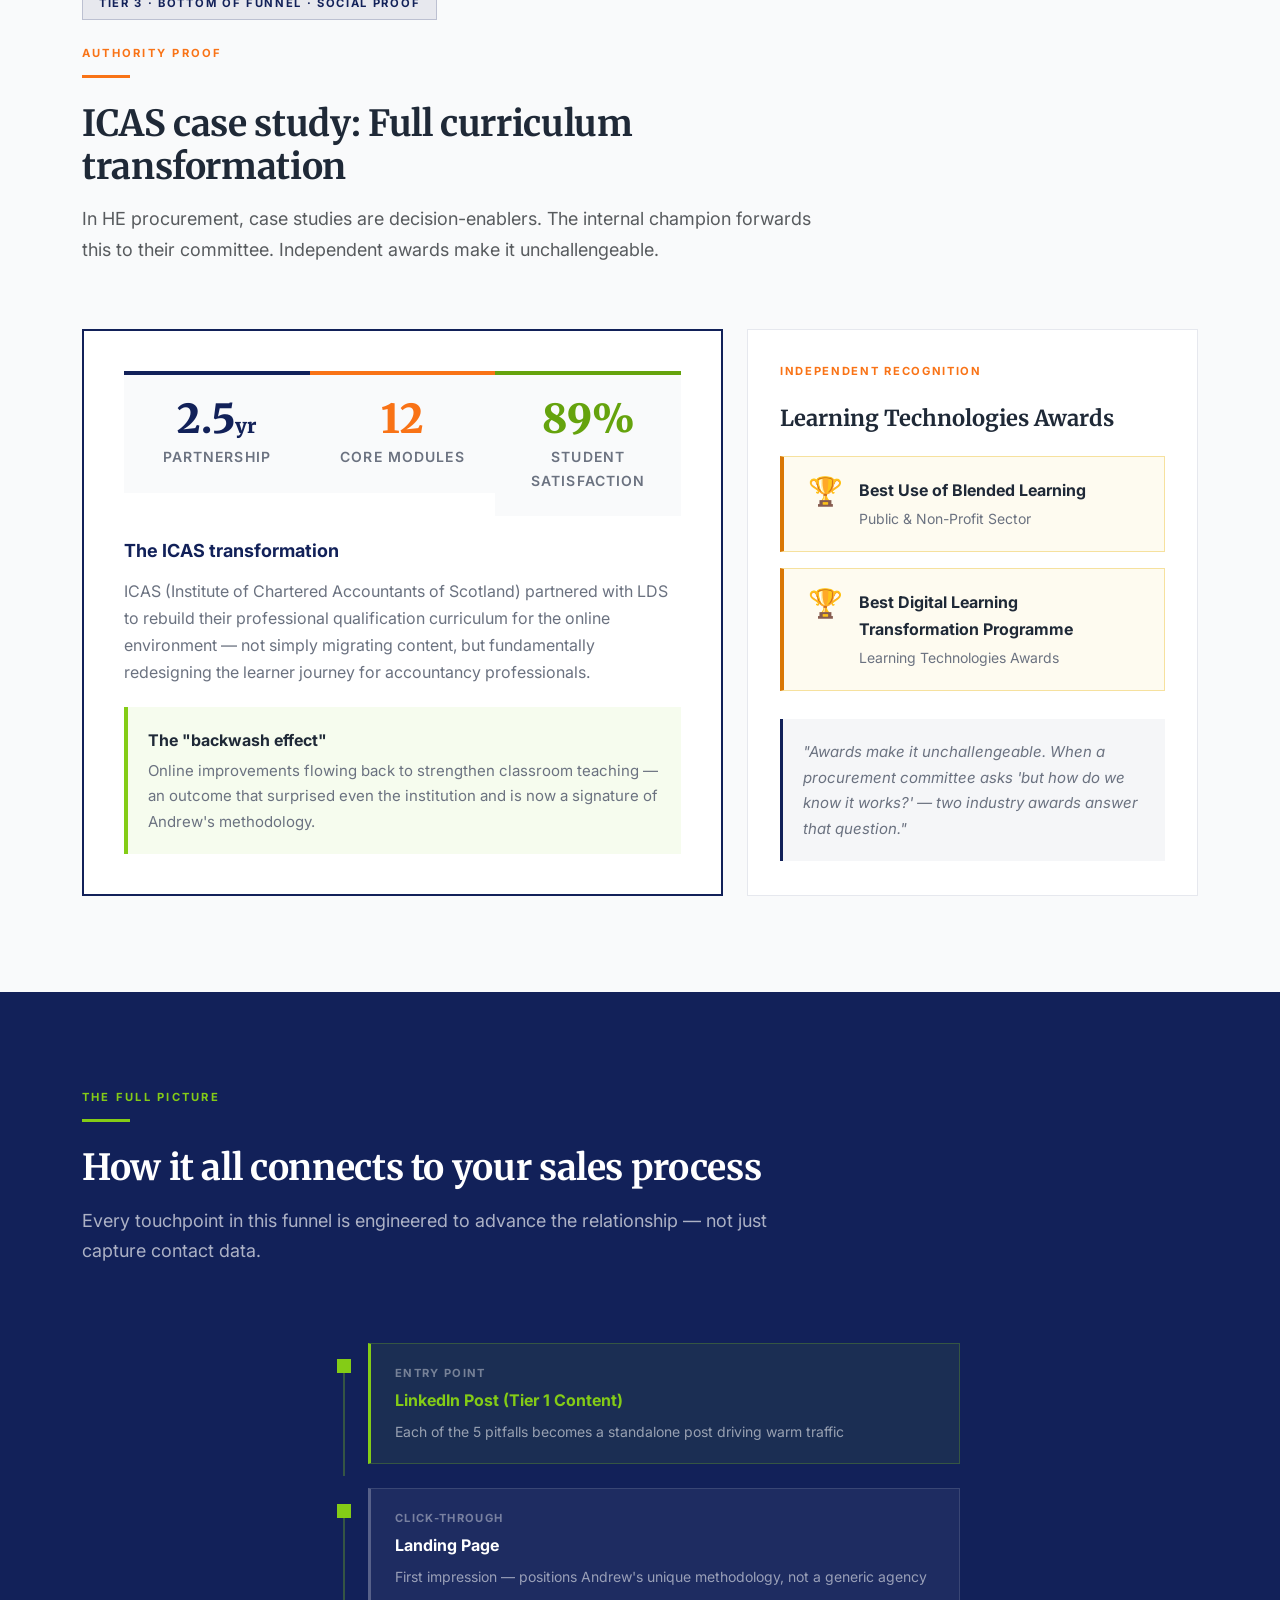
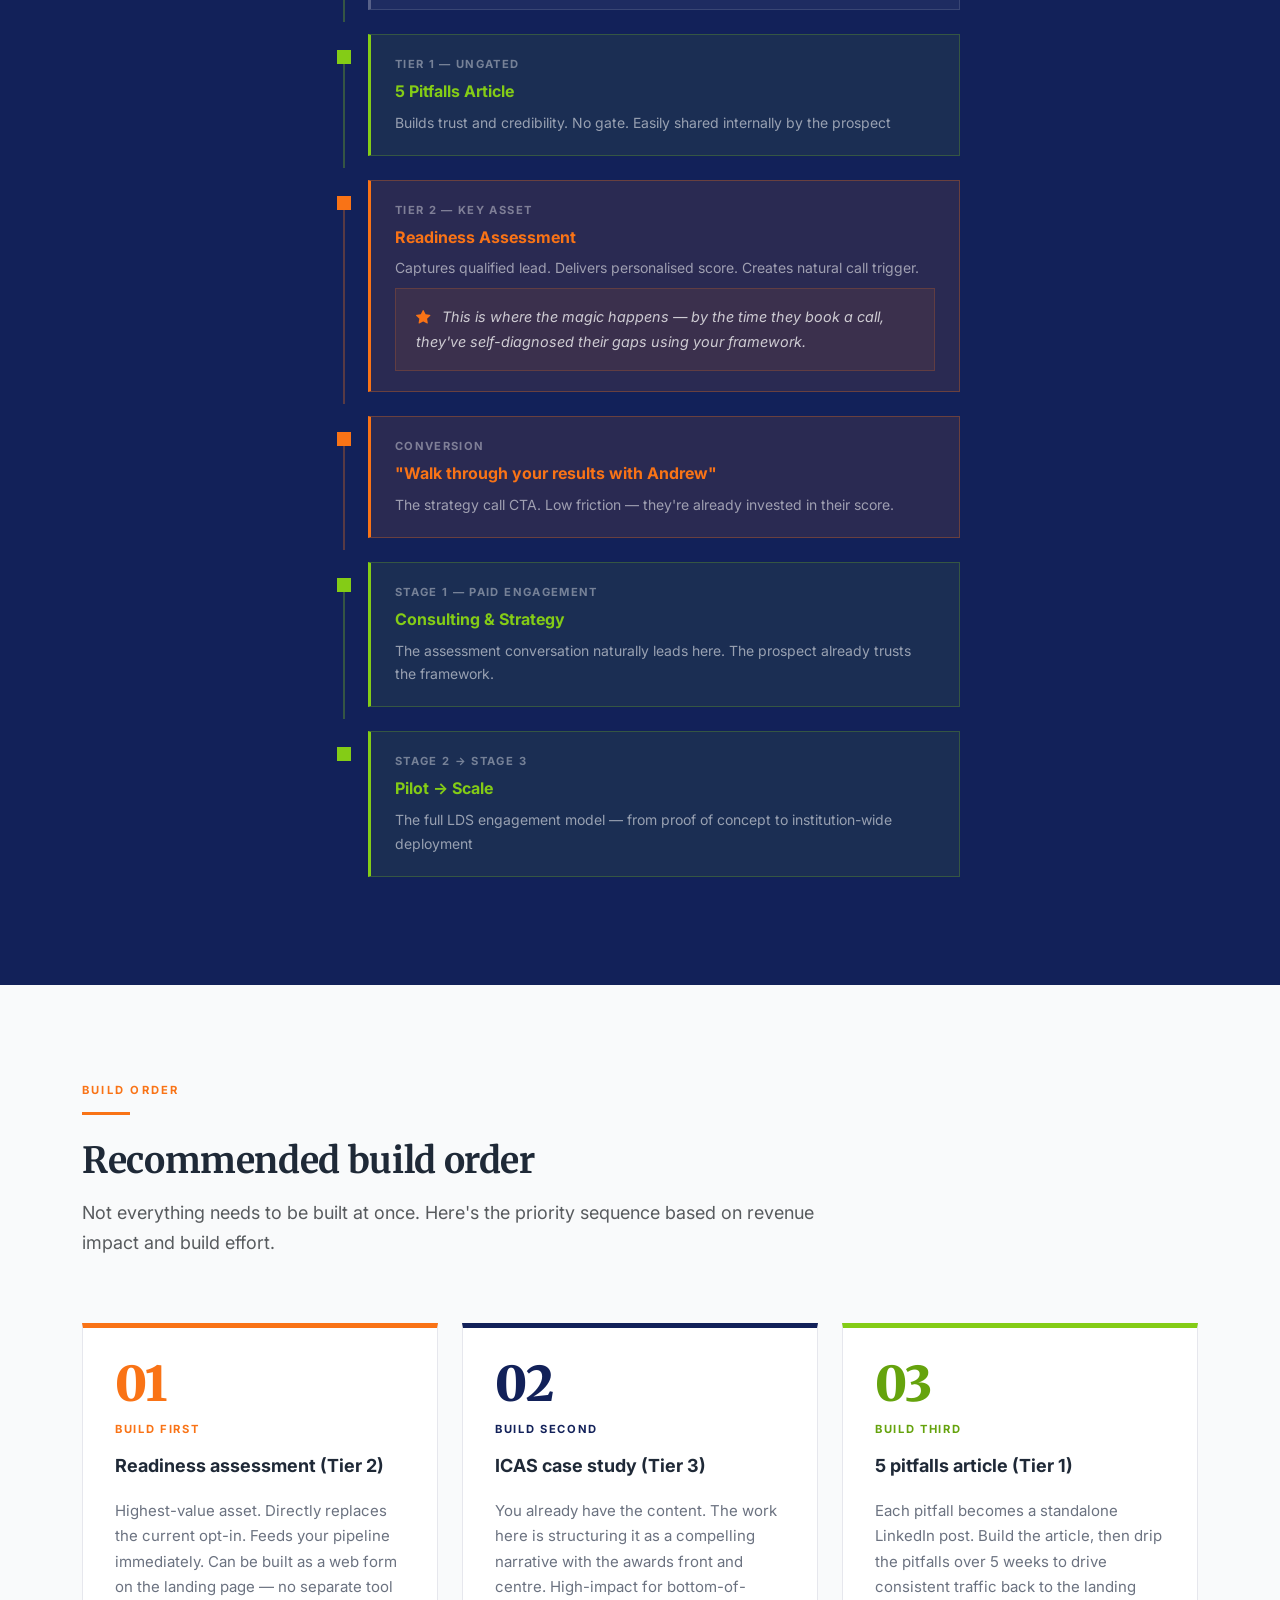
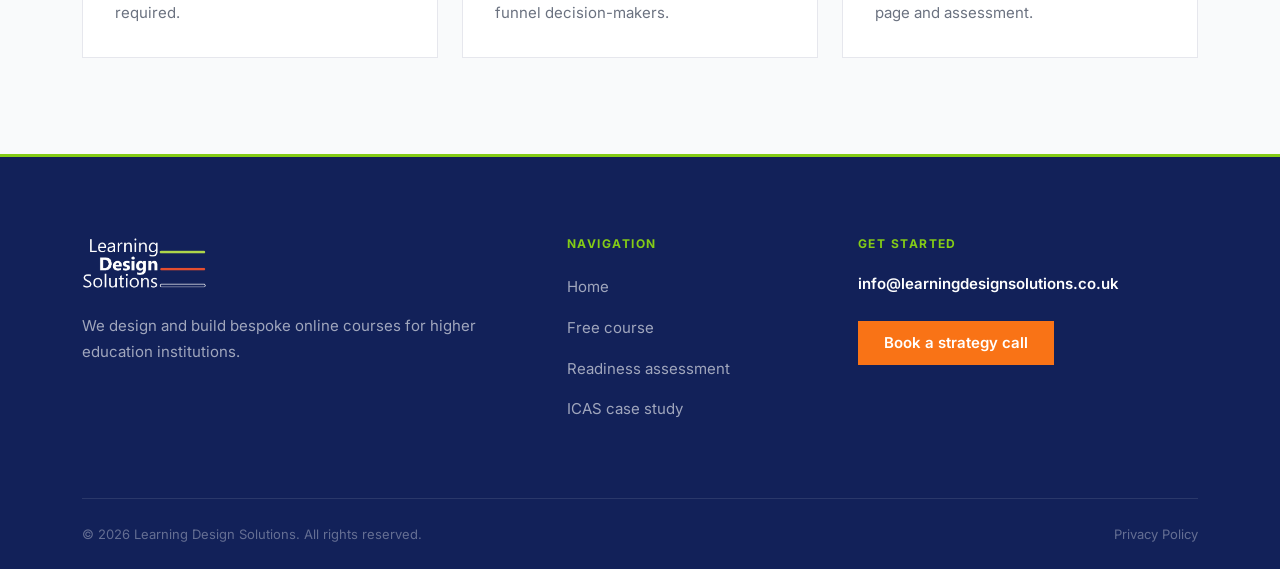
==== commit caf80c8b: "Align strategy + case study pages to landing page design system Both lead-magnet-strategy.html and m" ====
--- a/lead-magnet-strategy.html
+++ b/lead-magnet-strategy.html
@@ -15,7 +15,7 @@
     <!-- Google Fonts -->
     <link rel="preconnect" href="https://fonts.googleapis.com">
     <link rel="preconnect" href="https://fonts.gstatic.com" crossorigin>
-    <link href="https://fonts.googleapis.com/css2?family=Inter:wght@400;500;600;700;800&family=Merriweather:wght@700;900&display=swap" rel="stylesheet">
+    <link href="https://fonts.googleapis.com/css2?family=Inter:wght@400;500;600;700;800;900&family=Merriweather:wght@700;900&display=swap" rel="stylesheet">
 
     <style>
         /* =========================================================
@@ -87,53 +87,96 @@
         }
 
         /* =========================================================
-           NAVIGATION
+           NAVIGATION — matches landing page glassmorphism navbar
         ========================================================= */
-        .strategy-nav {
-            background-color: var(--lds-navy);
-            padding: 1rem 0;
-            border-bottom: 3px solid var(--lds-green);
-            position: sticky;
+        body {
+            padding-top: 76px; /* clear the fixed navbar */
+        }
+
+        .navbar {
+            position: fixed;
             top: 0;
-            z-index: 1000;
-        }
-
-        .strategy-nav__brand {
+            left: 0;
+            width: 100%;
+            z-index: 1030;
+            background-color: rgba(18, 33, 89, 0.12);
+            backdrop-filter: blur(16px);
+            -webkit-backdrop-filter: blur(16px);
+            padding: 0.625rem 0;
+            border-bottom: 1px solid rgba(255, 255, 255, 0.08);
+            box-shadow: none;
+            transition: padding 0.35s ease, background-color 0.35s ease, border-color 0.35s ease, box-shadow 0.35s ease;
+        }
+
+        @media (max-width: 991.98px) {
+            .navbar:has(.navbar-collapse.show) {
+                background-color: rgba(18, 33, 89, 0.97) !important;
+                backdrop-filter: blur(20px);
+                -webkit-backdrop-filter: blur(20px);
+            }
+
+            .navbar-collapse.show,
+            .navbar-collapse.collapsing {
+                border-top: 1px solid rgba(255, 255, 255, 0.1);
+                padding: 0.5rem 0 0.75rem;
+            }
+
+            .navbar-nav {
+                align-items: flex-end;
+            }
+        }
+
+        .navbar.scrolled {
+            padding: 0.3rem 0;
+            background-color: rgba(18, 33, 89, 0.88);
+            backdrop-filter: blur(20px);
+            -webkit-backdrop-filter: blur(20px);
+            border-bottom-color: rgba(132, 204, 22, 0.25);
+            box-shadow: 0 4px 24px rgba(0, 0, 0, 0.28);
+        }
+
+        .navbar-brand img {
+            height: 50px;
+            transition: height 0.35s ease;
+        }
+
+        .navbar.scrolled .navbar-brand img {
+            height: 36px;
+        }
+
+        .navbar-brand {
+            font-size: 1.25rem;
+            font-weight: 800;
+            color: var(--lds-white) !important;
             font-family: var(--font-body);
-            font-weight: 800;
-            font-size: 1.1rem;
-            color: var(--lds-white);
-            text-decoration: none;
-            letter-spacing: -0.01em;
-        }
-
-        .strategy-nav__brand span {
-            color: var(--lds-green);
-        }
-
-        .strategy-nav__badge {
-            display: inline-block;
-            background-color: rgba(249, 115, 22, 0.15);
-            border: 1px solid var(--lds-orange);
-            color: var(--lds-orange);
-            font-family: var(--font-body);
-            font-size: 0.7rem;
-            font-weight: 700;
-            letter-spacing: 0.12em;
-            text-transform: uppercase;
-            padding: 0.25rem 0.75rem;
-        }
-
-        .strategy-nav__back {
-            color: rgba(255, 255, 255, 0.65);
-            font-size: 0.875rem;
+        }
+
+        .nav-link {
+            color: rgba(255, 255, 255, 0.9) !important;
             font-weight: 500;
-            text-decoration: none;
+            padding: 0.5rem 1rem !important;
             transition: color 0.2s;
         }
 
-        .strategy-nav__back:hover {
-            color: var(--lds-green);
+        .nav-link:hover {
+            color: var(--lds-green) !important;
+        }
+
+        .nav-link.active {
+            color: var(--lds-green) !important;
+        }
+
+        .navbar-toggler:focus {
+            outline: none;
+            box-shadow: none;
+        }
+
+        .navbar-brand:focus:not(:focus-visible),
+        .nav-link:focus:not(:focus-visible),
+        .btn:focus:not(:focus-visible),
+        a:focus:not(:focus-visible) {
+            outline: none;
+            box-shadow: none;
         }
 
         /* =========================================================
@@ -142,14 +185,42 @@
         .btn {
             font-family: var(--font-body);
             font-weight: 600;
-            padding: 1rem 2.5rem;
+            padding: 0.55rem 1.5rem;
             border: 2px solid transparent;
             transition: all 0.25s ease;
             text-transform: none;
+            font-size: 0.9375rem;
+        }
+
+        .btn-primary {
+            background-color: var(--lds-orange);
+            color: var(--lds-white);
+            border-color: var(--lds-orange);
+        }
+
+        .btn-primary:hover {
+            background-color: #ea580c;
+            color: var(--lds-white);
+            transform: translateY(-2px);
+            box-shadow: 0 8px 24px rgba(249, 115, 22, 0.3);
+        }
+
+        .btn-primary:active,
+        .btn-primary:focus,
+        .btn-primary.active,
+        .btn-primary:active:focus {
+            background-color: var(--lds-orange);
+            border-color: var(--lds-orange);
+            color: var(--lds-white);
+            box-shadow: none;
+        }
+
+        .btn-lg {
+            padding: 0.75rem 2rem;
             font-size: 1rem;
-            letter-spacing: 0;
-        }
-
+        }
+
+        /* Legacy aliases kept for existing page content */
         .btn-orange {
             background-color: var(--lds-orange);
             color: var(--lds-white);
@@ -1004,35 +1075,127 @@
         }
 
         /* =========================================================
-           FOOTER
+           FOOTER — matches landing page footer
         ========================================================= */
-        .strategy-footer {
-            background-color: var(--lds-navy-deep);
-            padding: 2.5rem 0;
+        footer {
+            background-color: var(--lds-navy);
             border-top: 3px solid var(--lds-green);
-        }
-
-        .strategy-footer__credit {
+            color: rgba(255, 255, 255, 0.65);
+            padding: 5rem 0 0;
+        }
+
+        .footer-logo {
+            height: 52px;
+            width: auto;
+        }
+
+        .footer-tagline {
+            font-size: 0.9375rem;
+            line-height: 1.75;
+            color: rgba(255, 255, 255, 0.6);
+            margin-bottom: 0;
+        }
+
+        .footer-heading {
+            color: var(--lds-green);
+            font-size: 0.75rem;
+            font-weight: 700;
+            text-transform: uppercase;
+            letter-spacing: 0.12em;
+            margin-bottom: 1.25rem;
             font-family: var(--font-body);
-            font-size: 0.875rem;
-            color: rgba(255, 255, 255, 0.5);
+        }
+
+        .footer-links {
+            list-style: none;
+            padding: 0;
             margin: 0;
         }
 
-        .strategy-footer__credit strong {
-            color: rgba(255, 255, 255, 0.8);
-        }
-
-        .strategy-footer__back {
+        .footer-links li {
+            margin-bottom: 0.625rem;
+        }
+
+        footer a {
+            color: rgba(255, 255, 255, 0.6);
+            text-decoration: none;
+            font-size: 0.9375rem;
+            transition: color 0.2s;
+        }
+
+        footer a:hover {
             color: var(--lds-green);
-            font-size: 0.875rem;
+        }
+
+        .footer-email {
+            color: var(--lds-white) !important;
             font-weight: 600;
-            text-decoration: none;
-            transition: color 0.2s;
-        }
-
-        .strategy-footer__back:hover {
-            color: rgba(132, 204, 22, 0.75);
+            font-size: 0.9375rem;
+            word-break: break-all;
+        }
+
+        .footer-bottom {
+            display: flex;
+            justify-content: space-between;
+            align-items: center;
+            flex-wrap: wrap;
+            gap: 0.75rem;
+            margin-top: 4rem;
+            padding: 1.5rem 0;
+            border-top: 1px solid rgba(255, 255, 255, 0.1);
+            font-size: 0.8125rem;
+            color: rgba(255, 255, 255, 0.35);
+        }
+
+        .footer-bottom a {
+            font-size: 0.8125rem;
+            color: rgba(255, 255, 255, 0.35);
+        }
+
+        .footer-bottom a:hover {
+            color: rgba(255, 255, 255, 0.7);
+        }
+
+        /* =========================================================
+           BACK TO TOP
+        ========================================================= */
+        #back-to-top {
+            position: fixed;
+            bottom: 1.75rem;
+            right: 1.75rem;
+            width: 44px;
+            height: 44px;
+            display: flex;
+            align-items: center;
+            justify-content: center;
+            background: rgba(18, 33, 89, 0.25);
+            backdrop-filter: blur(12px);
+            -webkit-backdrop-filter: blur(12px);
+            border: 1px solid rgba(255, 255, 255, 0.2);
+            color: rgba(255, 255, 255, 0.85);
+            cursor: pointer;
+            z-index: 1020;
+            opacity: 0;
+            transform: translateY(8px);
+            pointer-events: none;
+            transition: opacity 0.3s ease, transform 0.3s ease, background-color 0.2s ease, border-color 0.2s ease;
+        }
+
+        #back-to-top.visible {
+            opacity: 1;
+            transform: translateY(0);
+            pointer-events: auto;
+        }
+
+        #back-to-top:hover {
+            background: rgba(18, 33, 89, 0.6);
+            border-color: rgba(132, 204, 22, 0.5);
+            color: var(--lds-white);
+        }
+
+        #back-to-top:focus:not(:focus-visible) {
+            outline: none;
+            box-shadow: none;
         }
 
         /* =========================================================
@@ -1061,22 +1224,25 @@
 </head>
 <body>
 
-    <!-- ============================================================
-         NAVIGATION BAR
-    ============================================================ -->
-    <nav class="strategy-nav" aria-label="Strategy document navigation">
+    <!-- Navigation -->
+    <nav class="navbar navbar-expand-lg navbar-dark fixed-top">
         <div class="container">
-            <div class="d-flex align-items-center justify-content-between flex-wrap gap-3">
-                <div class="d-flex align-items-center gap-3 flex-wrap">
-                    <span class="strategy-nav__brand">
-                        Learning Design <span>Solutions</span>
-                    </span>
-                    <span class="strategy-nav__badge">Strategy proposal</span>
-                </div>
-                <a href="index.html" class="strategy-nav__back d-flex align-items-center gap-2">
-                    <i class="bi bi-arrow-left"></i>
-                    Back to landing page
-                </a>
+            <a class="navbar-brand" href="index.html">
+                <img src="images/lds-logo-stacked.png" alt="Learning Design Solutions">
+            </a>
+            <button class="navbar-toggler" type="button" data-bs-toggle="collapse" data-bs-target="#navbarNav" aria-controls="navbarNav" aria-expanded="false" aria-label="Toggle navigation">
+                <span class="navbar-toggler-icon"></span>
+            </button>
+            <div class="collapse navbar-collapse justify-content-end" id="navbarNav">
+                <ul class="navbar-nav">
+                    <li class="nav-item"><a class="nav-link" href="index.html">Home</a></li>
+                    <li class="nav-item"><a class="nav-link" href="tier1-course.html">Free course</a></li>
+                    <li class="nav-item"><a class="nav-link" href="tier2-assessment.html">Assessment</a></li>
+                    <li class="nav-item"><a class="nav-link" href="mockup-tier3-case-study.html">ICAS case study</a></li>
+                    <li class="nav-item ms-lg-2">
+                        <a class="btn btn-primary btn-sm" href="index.html#contact">Talk to Andrew</a>
+                    </li>
+                </ul>
             </div>
         </div>
     </nav>
@@ -1713,24 +1879,85 @@
     </section>
 
 
-    <!-- ============================================================
-         FOOTER
-    ============================================================ -->
-    <footer class="strategy-footer" role="contentinfo">
+    <!-- Footer -->
+    <footer role="contentinfo">
         <div class="container">
-            <div class="d-flex align-items-center justify-content-between flex-wrap gap-3">
-                <p class="strategy-footer__credit">
-                    Strategy prepared by <strong>Serenichron × Learning Design Solutions</strong> · March 2026
-                </p>
-                <a href="index.html" class="strategy-footer__back d-flex align-items-center gap-2">
-                    <i class="bi bi-arrow-left"></i>
-                    Back to landing page
-                </a>
+            <div class="row g-5">
+                <!-- Brand -->
+                <div class="col-lg-5">
+                    <img src="images/lds-logo-stacked.png" alt="Learning Design Solutions" class="footer-logo mb-4">
+                    <p class="footer-tagline">We design and build bespoke online courses for higher education institutions.</p>
+                </div>
+
+                <!-- Navigation -->
+                <div class="col-lg-3">
+                    <h5 class="footer-heading">Navigation</h5>
+                    <ul class="footer-links">
+                        <li><a href="index.html">Home</a></li>
+                        <li><a href="tier1-course.html">Free course</a></li>
+                        <li><a href="tier2-assessment.html">Readiness assessment</a></li>
+                        <li><a href="mockup-tier3-case-study.html">ICAS case study</a></li>
+                    </ul>
+                </div>
+
+                <!-- Contact -->
+                <div class="col-lg-4">
+                    <h5 class="footer-heading">Get started</h5>
+                    <a href="mailto:info@learningdesignsolutions.co.uk" class="footer-email d-block mb-4">info@learningdesignsolutions.co.uk</a>
+                    <a href="index.html#contact" class="btn btn-primary">Book a strategy call</a>
+                </div>
+            </div>
+
+            <div class="footer-bottom">
+                <p class="mb-0">&copy; 2026 Learning Design Solutions. All rights reserved.</p>
+                <a href="/privacy">Privacy Policy</a>
             </div>
         </div>
     </footer>
 
+    <!-- Back to Top -->
+    <button id="back-to-top" aria-label="Back to top" title="Back to top">
+        <svg width="16" height="16" viewBox="0 0 16 16" fill="none">
+            <path d="M3 10L8 5L13 10" stroke="currentColor" stroke-width="2" stroke-linecap="round" stroke-linejoin="round"/>
+        </svg>
+    </button>
+
     <!-- Bootstrap 5.3 JS Bundle -->
     <script src="https://cdn.jsdelivr.net/npm/bootstrap@5.3.2/dist/js/bootstrap.bundle.min.js"></script>
+
+    <script>
+        // Navbar: compact + opaque on scroll
+        (function () {
+            var navbar = document.querySelector('.navbar');
+            if (!navbar) return;
+            function handleScroll() {
+                if (window.scrollY > 60) {
+                    navbar.classList.add('scrolled');
+                } else {
+                    navbar.classList.remove('scrolled');
+                }
+            }
+            window.addEventListener('scroll', handleScroll, { passive: true });
+            handleScroll();
+        })();
+
+        // Back to top button
+        (function () {
+            var btn = document.getElementById('back-to-top');
+            if (!btn) return;
+            function handleVisibility() {
+                if (window.scrollY > window.innerHeight * 0.7) {
+                    btn.classList.add('visible');
+                } else {
+                    btn.classList.remove('visible');
+                }
+            }
+            window.addEventListener('scroll', handleVisibility, { passive: true });
+            handleVisibility();
+            btn.addEventListener('click', function () {
+                window.scrollTo({ top: 0, behavior: 'smooth' });
+            });
+        })();
+    </script>
 </body>
 </html>
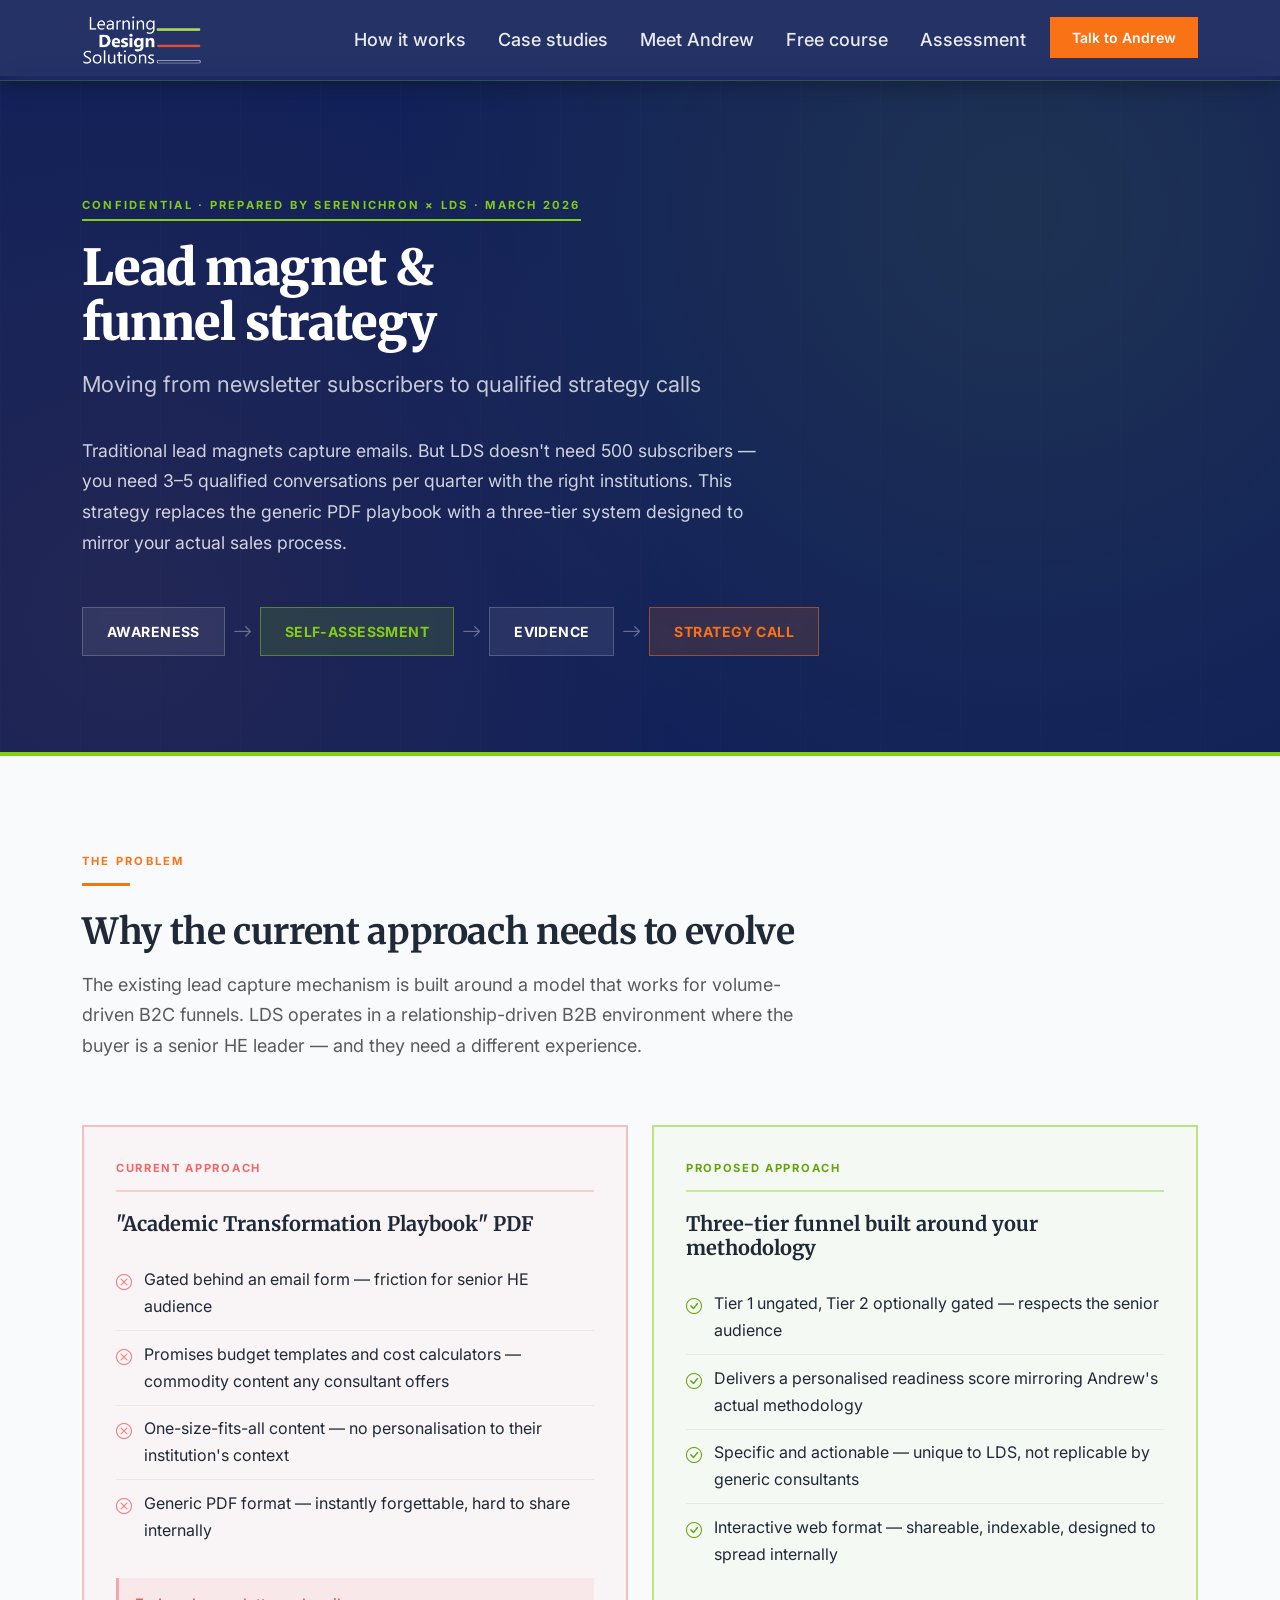
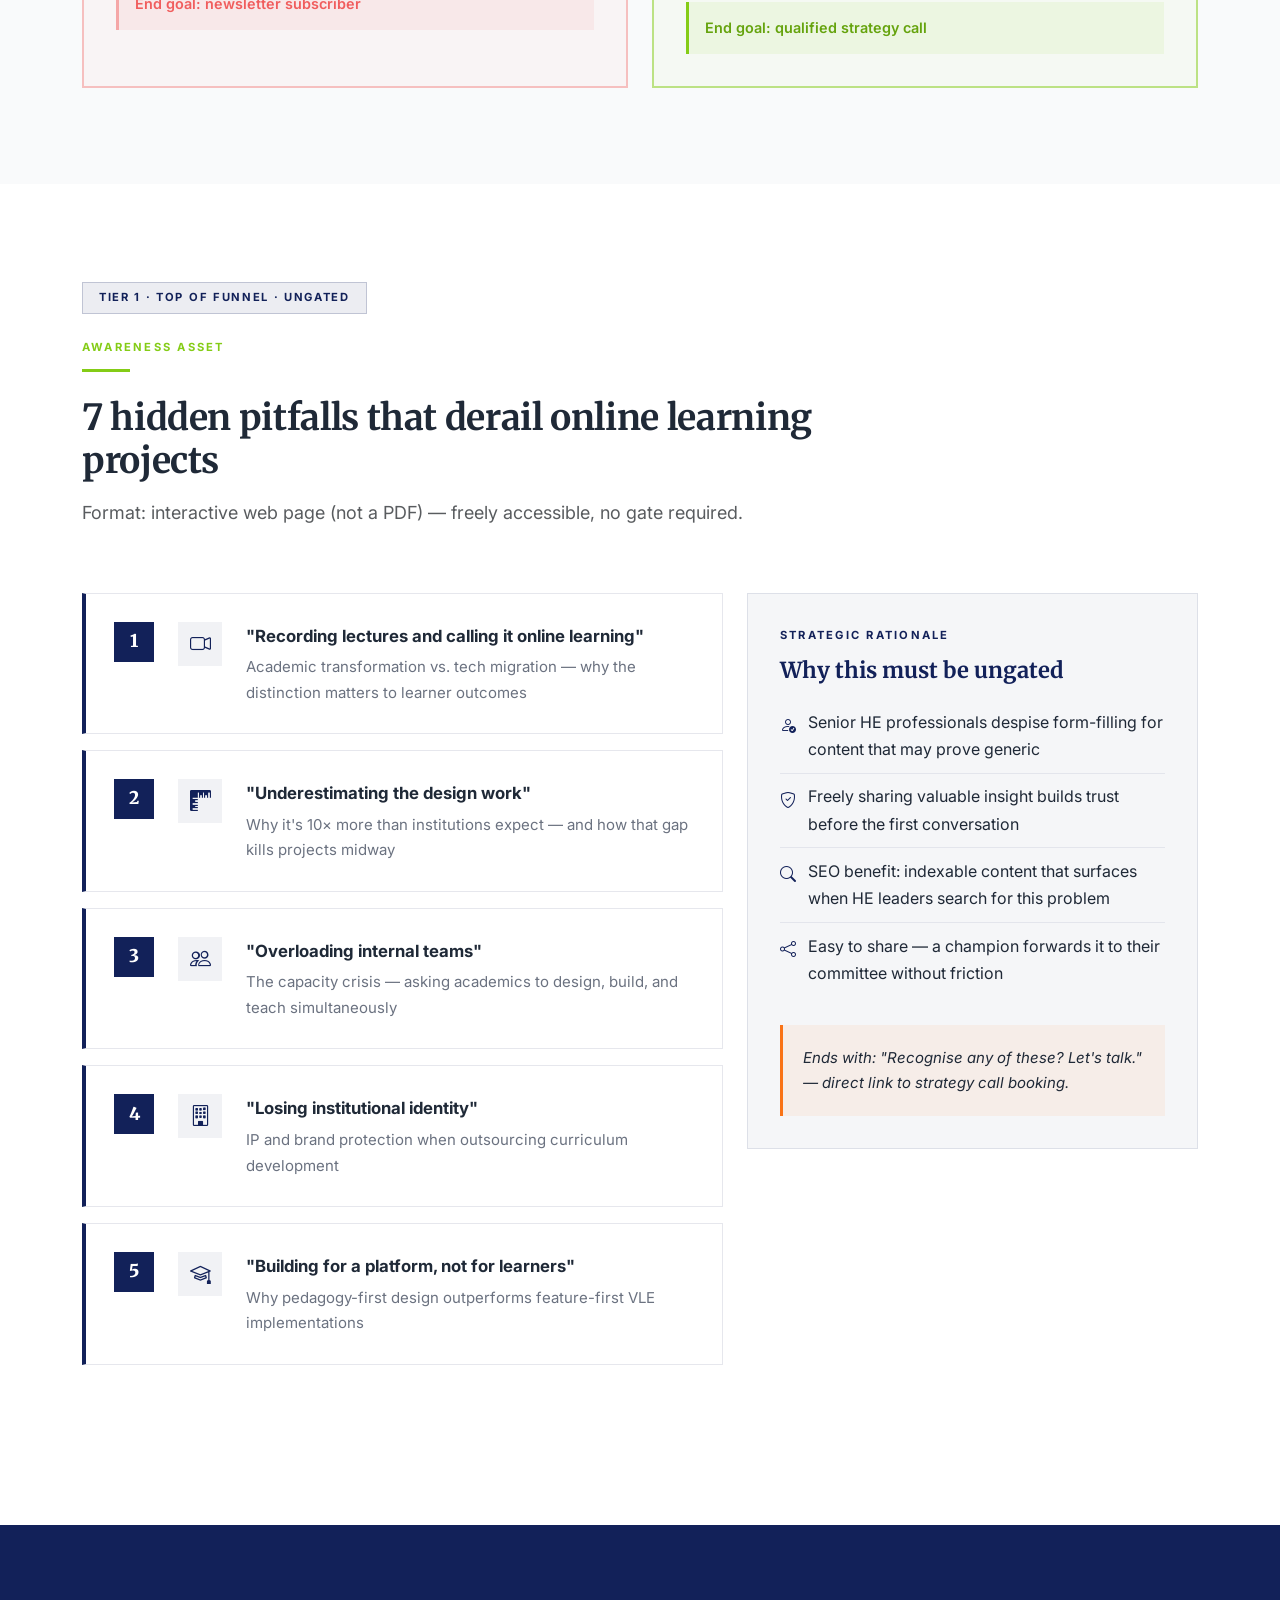
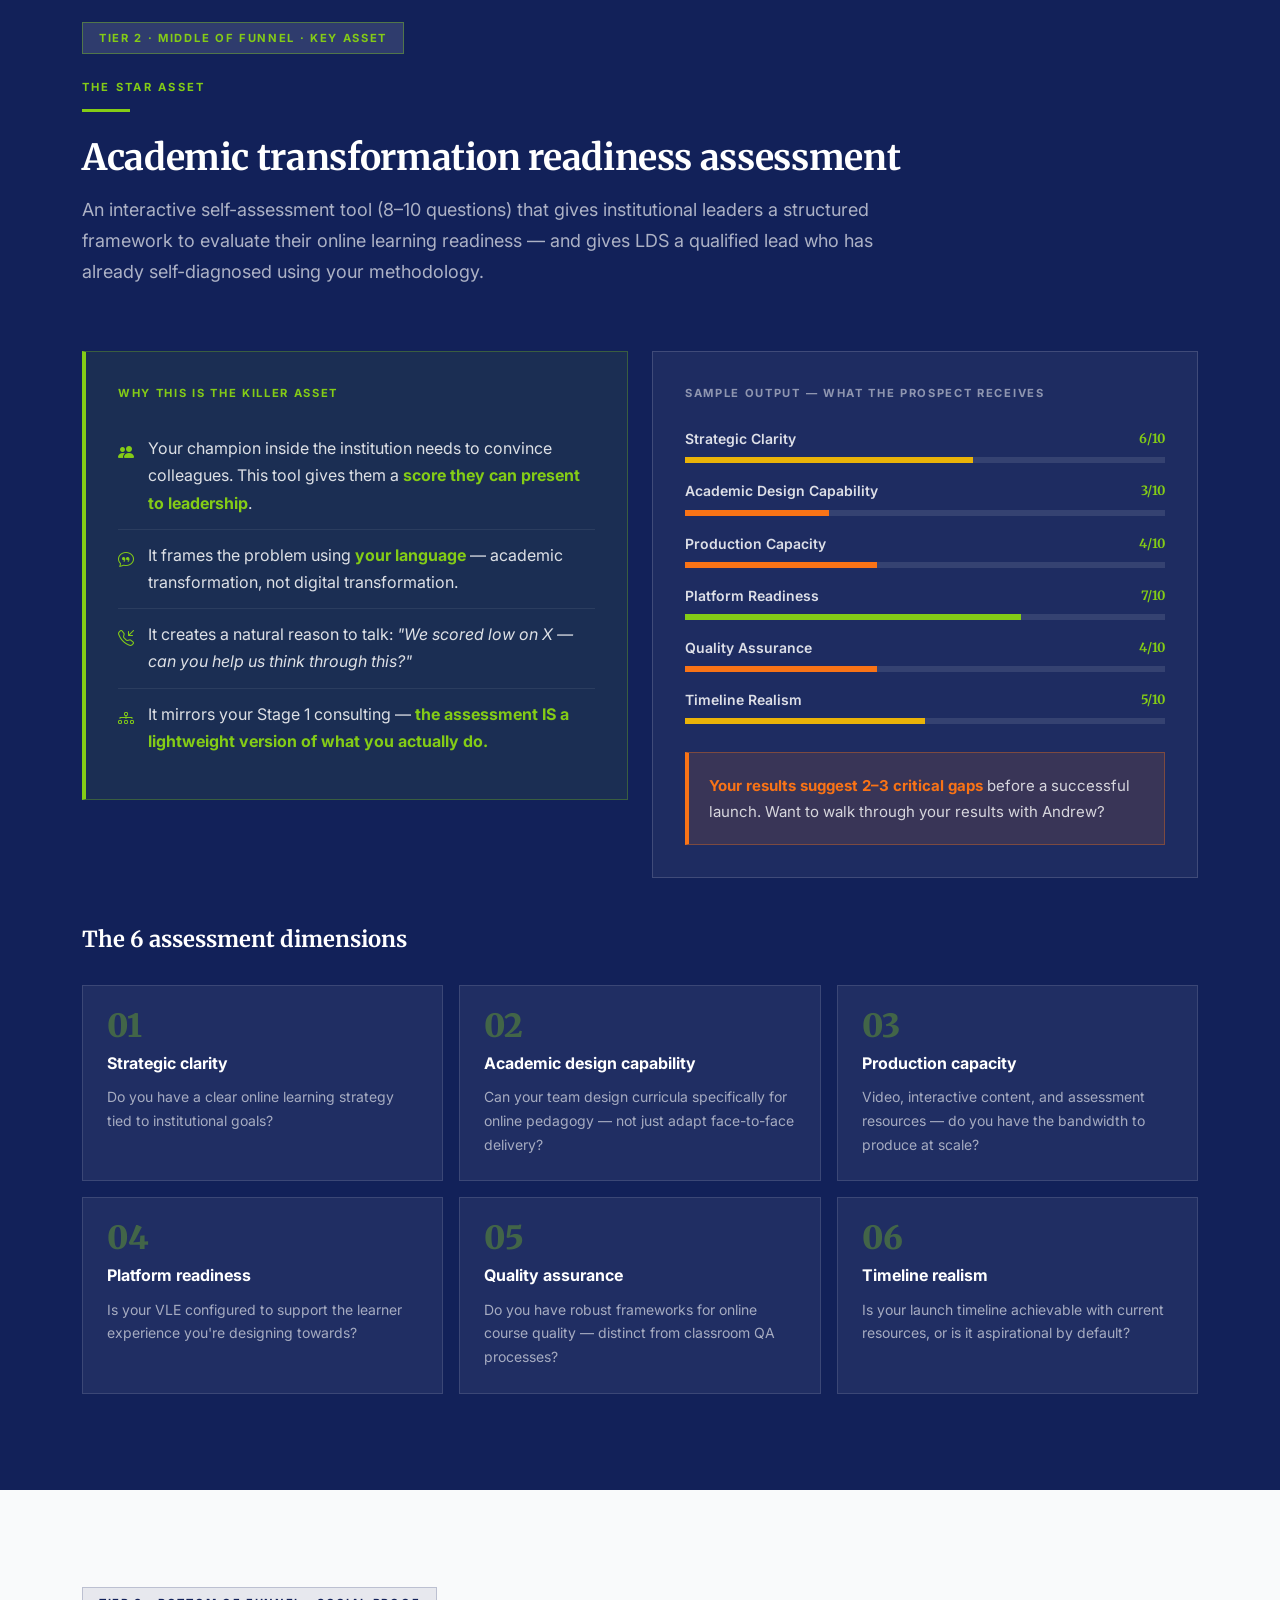
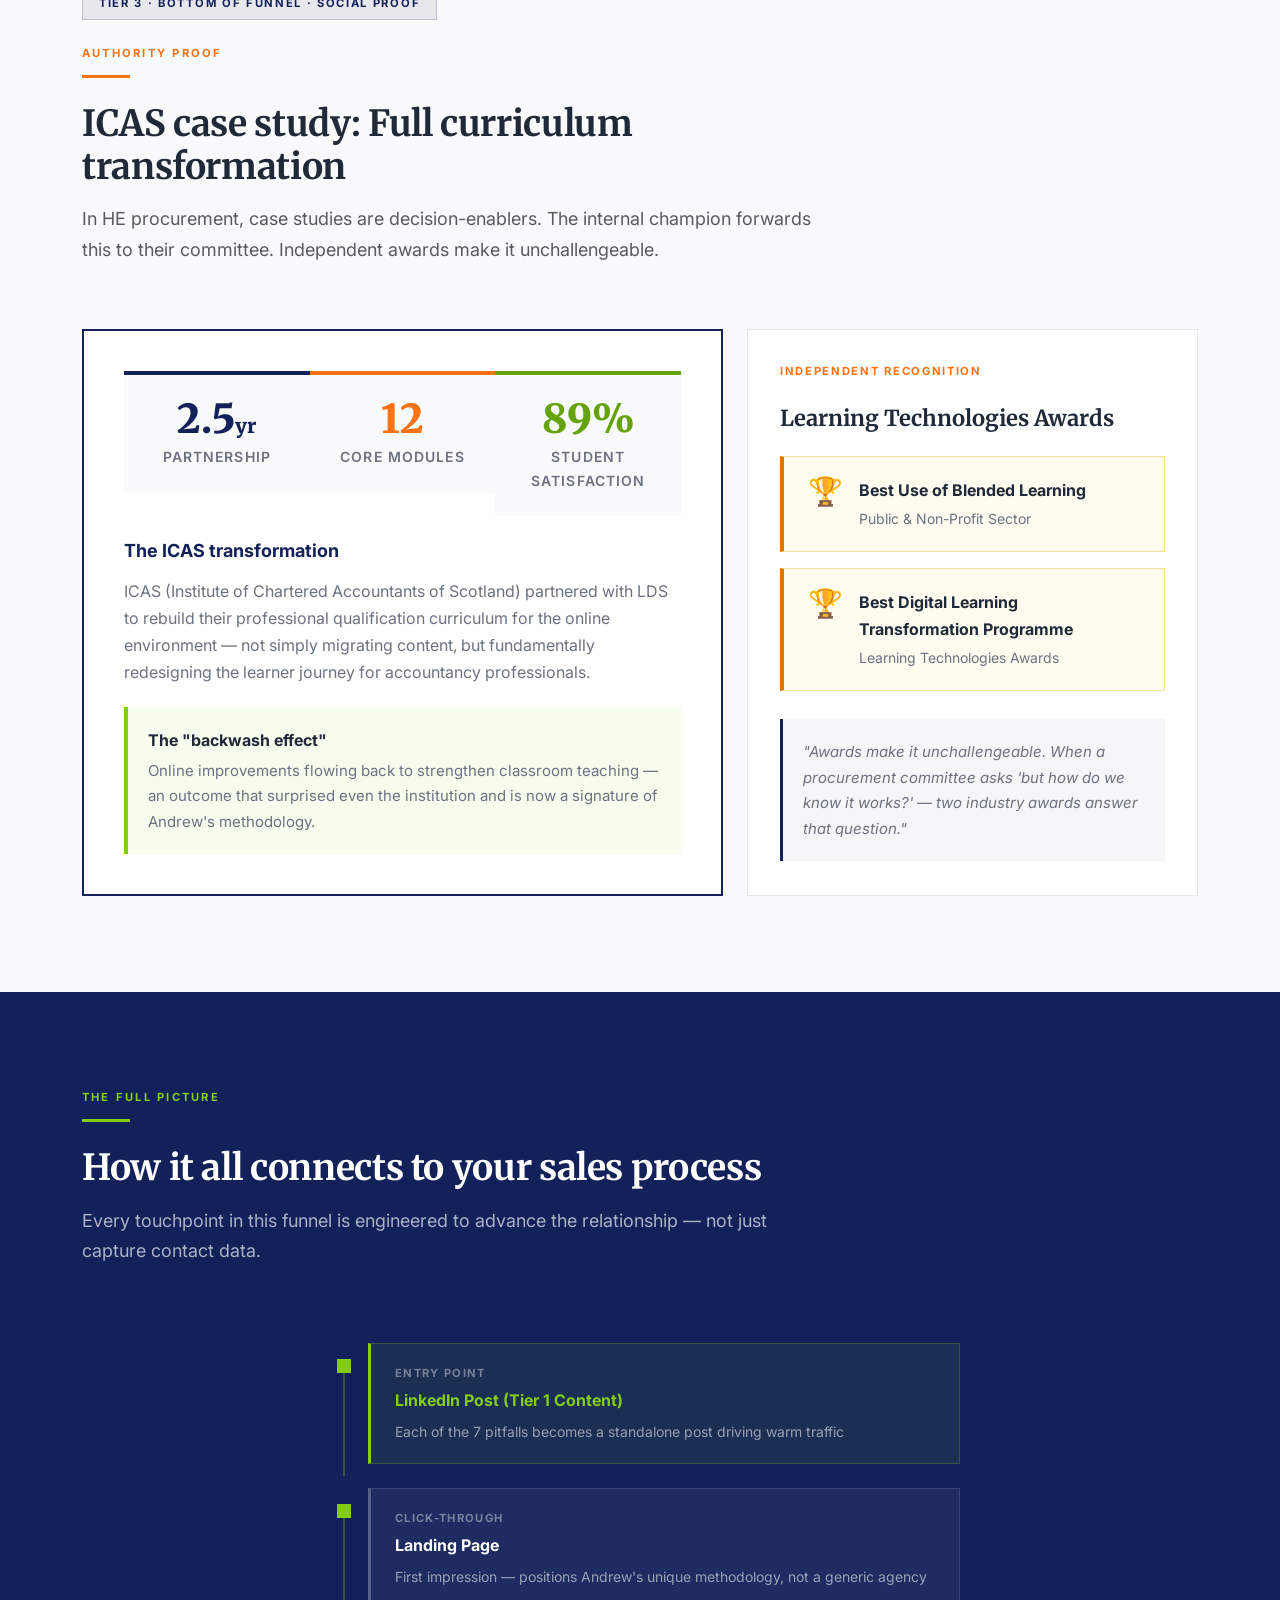
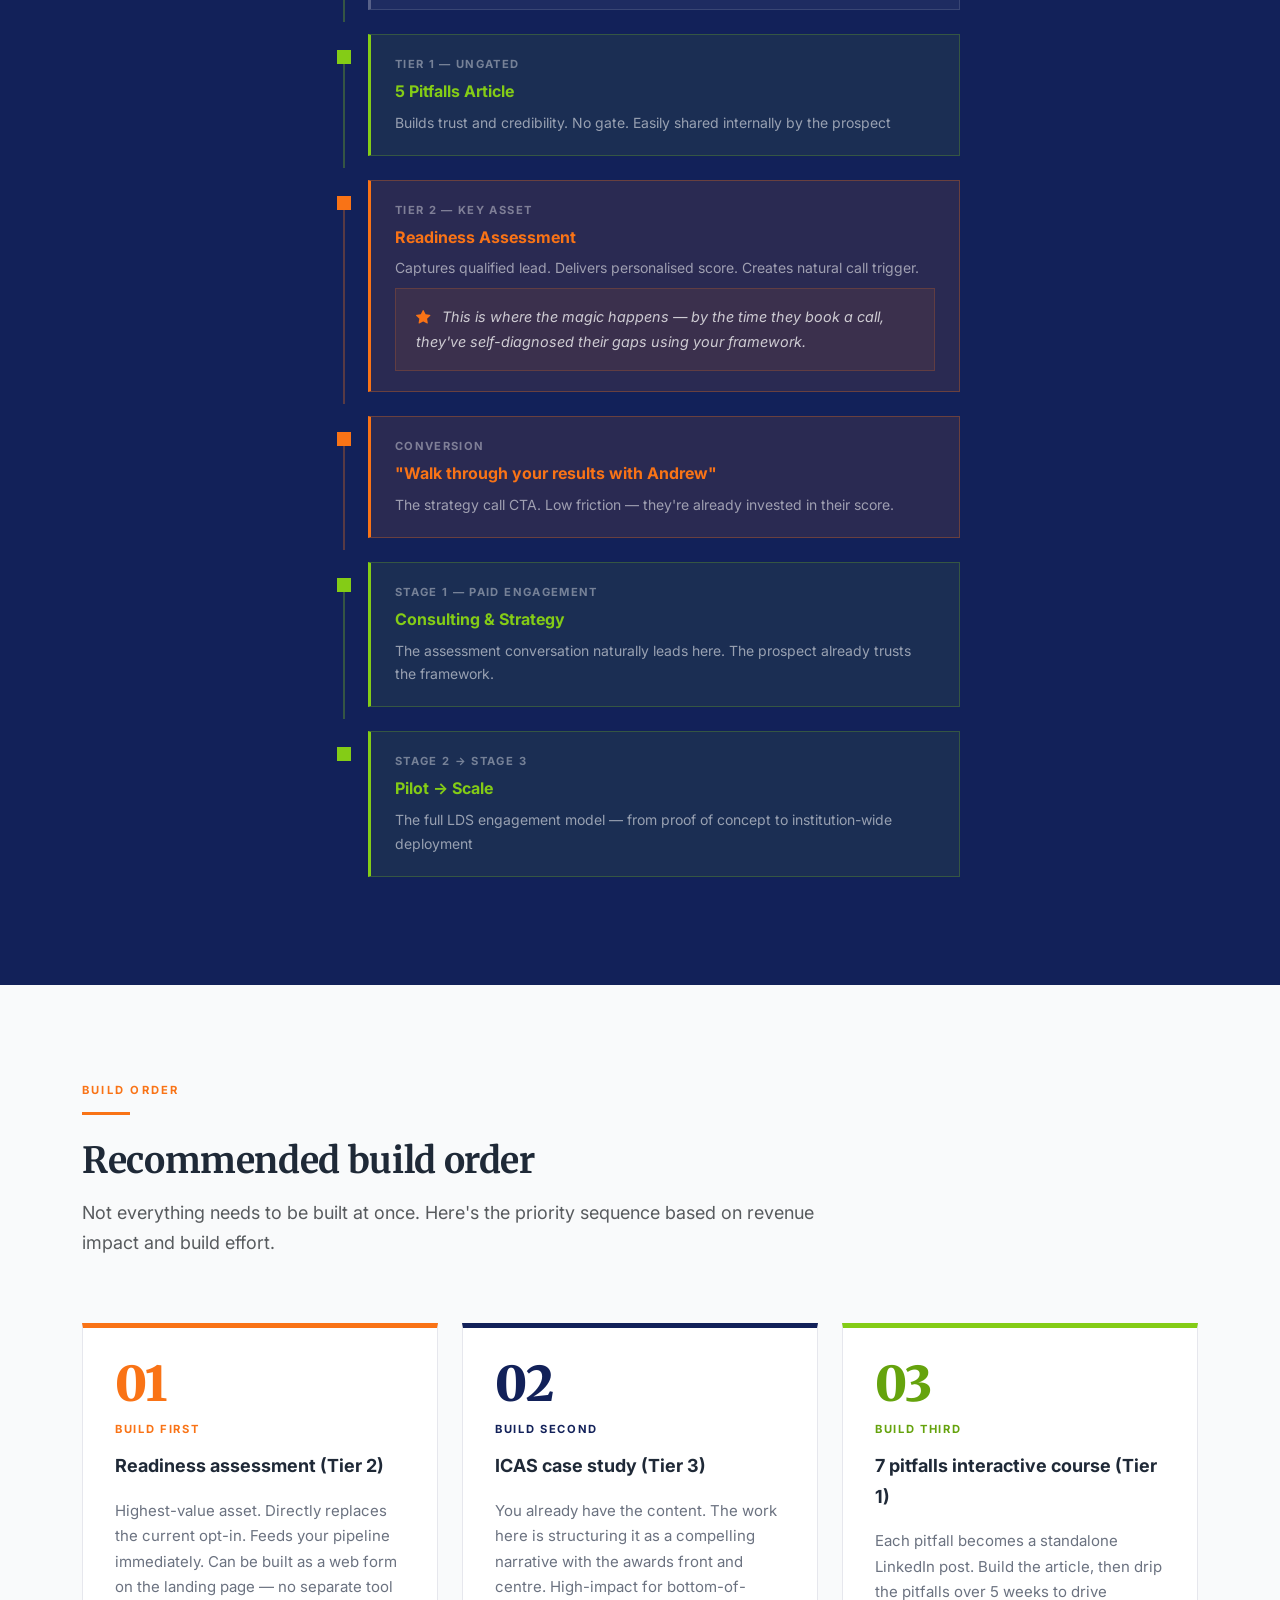
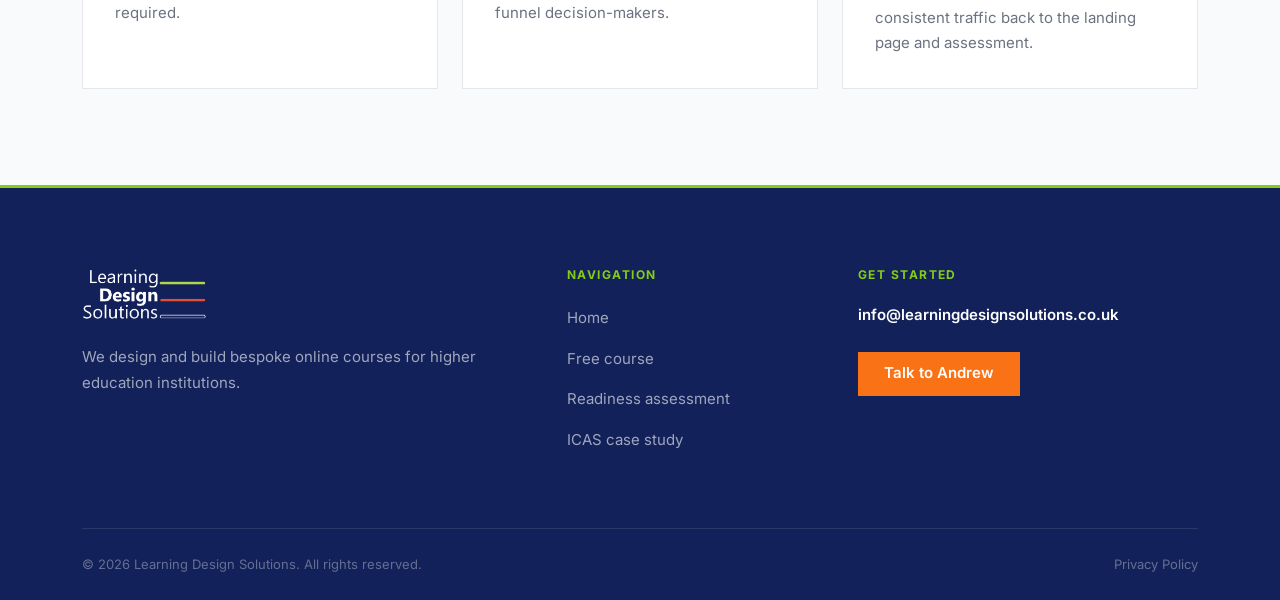
==== commit 97f2c071: "Fix case study + strategy pages: solid navbar, Option A nav, updated funnel refs Both pages: - Navba" ====
--- a/lead-magnet-strategy.html
+++ b/lead-magnet-strategy.html
@@ -99,12 +99,12 @@
             left: 0;
             width: 100%;
             z-index: 1030;
-            background-color: rgba(18, 33, 89, 0.12);
+            background-color: rgba(18, 33, 89, 0.92);
             backdrop-filter: blur(16px);
             -webkit-backdrop-filter: blur(16px);
             padding: 0.625rem 0;
-            border-bottom: 1px solid rgba(255, 255, 255, 0.08);
-            box-shadow: none;
+            border-bottom: 1px solid rgba(132, 204, 22, 0.25);
+            box-shadow: 0 4px 24px rgba(0, 0, 0, 0.28);
             transition: padding 0.35s ease, background-color 0.35s ease, border-color 0.35s ease, box-shadow 0.35s ease;
         }
 
@@ -1235,10 +1235,11 @@
             </button>
             <div class="collapse navbar-collapse justify-content-end" id="navbarNav">
                 <ul class="navbar-nav">
-                    <li class="nav-item"><a class="nav-link" href="index.html">Home</a></li>
+                    <li class="nav-item"><a class="nav-link" href="index.html#process">How it works</a></li>
+                    <li class="nav-item"><a class="nav-link" href="mockup-tier3-case-study.html">Case studies</a></li>
+                    <li class="nav-item"><a class="nav-link" href="index.html#about">Meet Andrew</a></li>
                     <li class="nav-item"><a class="nav-link" href="tier1-course.html">Free course</a></li>
                     <li class="nav-item"><a class="nav-link" href="tier2-assessment.html">Assessment</a></li>
-                    <li class="nav-item"><a class="nav-link" href="mockup-tier3-case-study.html">ICAS case study</a></li>
                     <li class="nav-item ms-lg-2">
                         <a class="btn btn-primary btn-sm" href="index.html#contact">Talk to Andrew</a>
                     </li>
@@ -1375,7 +1376,7 @@
                     <span class="tier-badge tier-badge--light">Tier 1 · Top of Funnel · Ungated</span>
                     <p class="section-eyebrow">Awareness Asset</p>
                     <div class="section-divider"></div>
-                    <h2 id="tier1-title">5 hidden pitfalls that derail online learning projects</h2>
+                    <h2 id="tier1-title">7 hidden pitfalls that derail online learning projects</h2>
                     <p class="text-muted">Format: interactive web page (not a PDF) — freely accessible, no gate required.</p>
                 </div>
             </div>
@@ -1743,7 +1744,7 @@
                             <div class="vertical-funnel__card vertical-funnel__card--green">
                                 <p class="vertical-funnel__card-label">Entry Point</p>
                                 <p class="vertical-funnel__card-title">LinkedIn Post (Tier 1 Content)</p>
-                                <p class="vertical-funnel__card-note">Each of the 5 pitfalls becomes a standalone post driving warm traffic</p>
+                                <p class="vertical-funnel__card-note">Each of the 7 pitfalls becomes a standalone post driving warm traffic</p>
                             </div>
                         </div>
 
@@ -1870,7 +1871,7 @@
                     <div class="priority-card priority-card--3">
                         <div class="priority-card__number">03</div>
                         <p class="priority-card__timing">Build third</p>
-                        <p class="priority-card__title">5 pitfalls article (Tier 1)</p>
+                        <p class="priority-card__title">7 pitfalls interactive course (Tier 1)</p>
                         <p class="priority-card__desc">Each pitfall becomes a standalone LinkedIn post. Build the article, then drip the pitfalls over 5 weeks to drive consistent traffic back to the landing page and assessment.</p>
                     </div>
                 </div>
@@ -1904,7 +1905,7 @@
                 <div class="col-lg-4">
                     <h5 class="footer-heading">Get started</h5>
                     <a href="mailto:info@learningdesignsolutions.co.uk" class="footer-email d-block mb-4">info@learningdesignsolutions.co.uk</a>
-                    <a href="index.html#contact" class="btn btn-primary">Book a strategy call</a>
+                    <a href="index.html#contact" class="btn btn-primary">Talk to Andrew</a>
                 </div>
             </div>
 
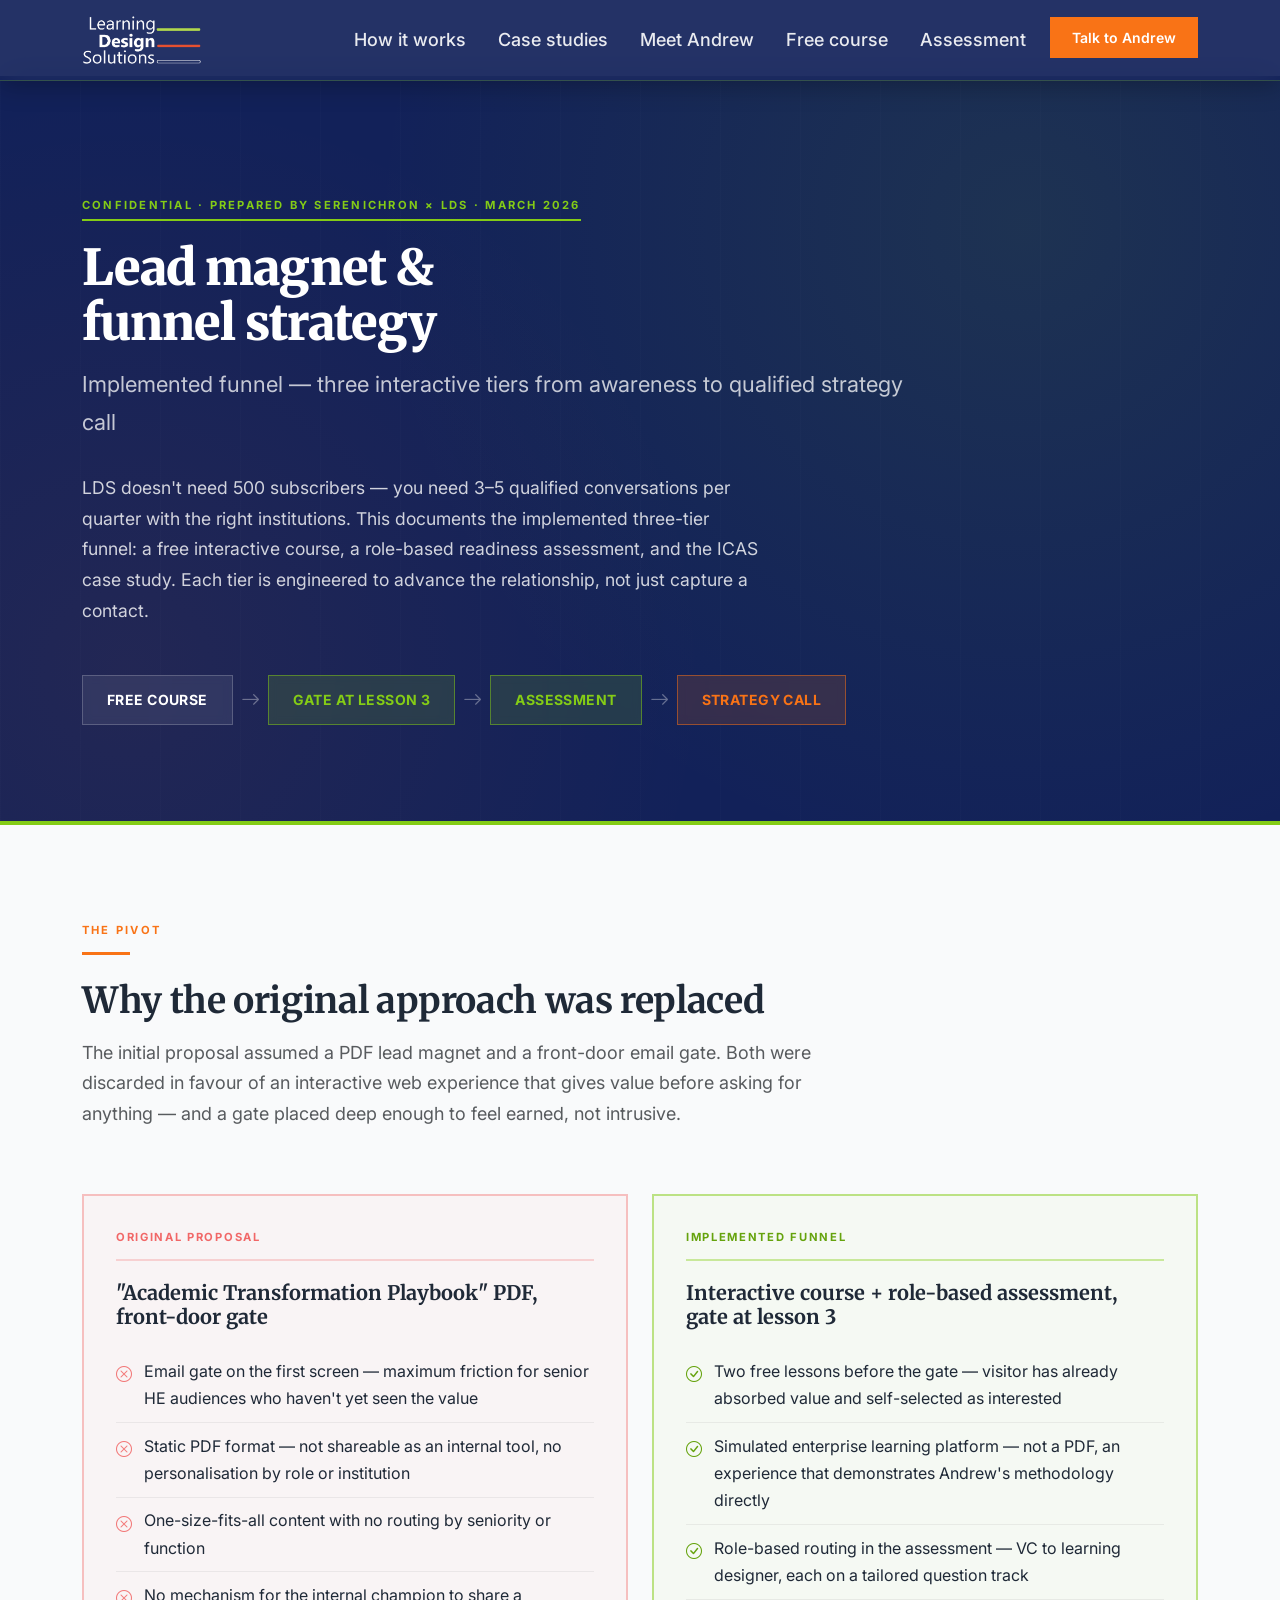
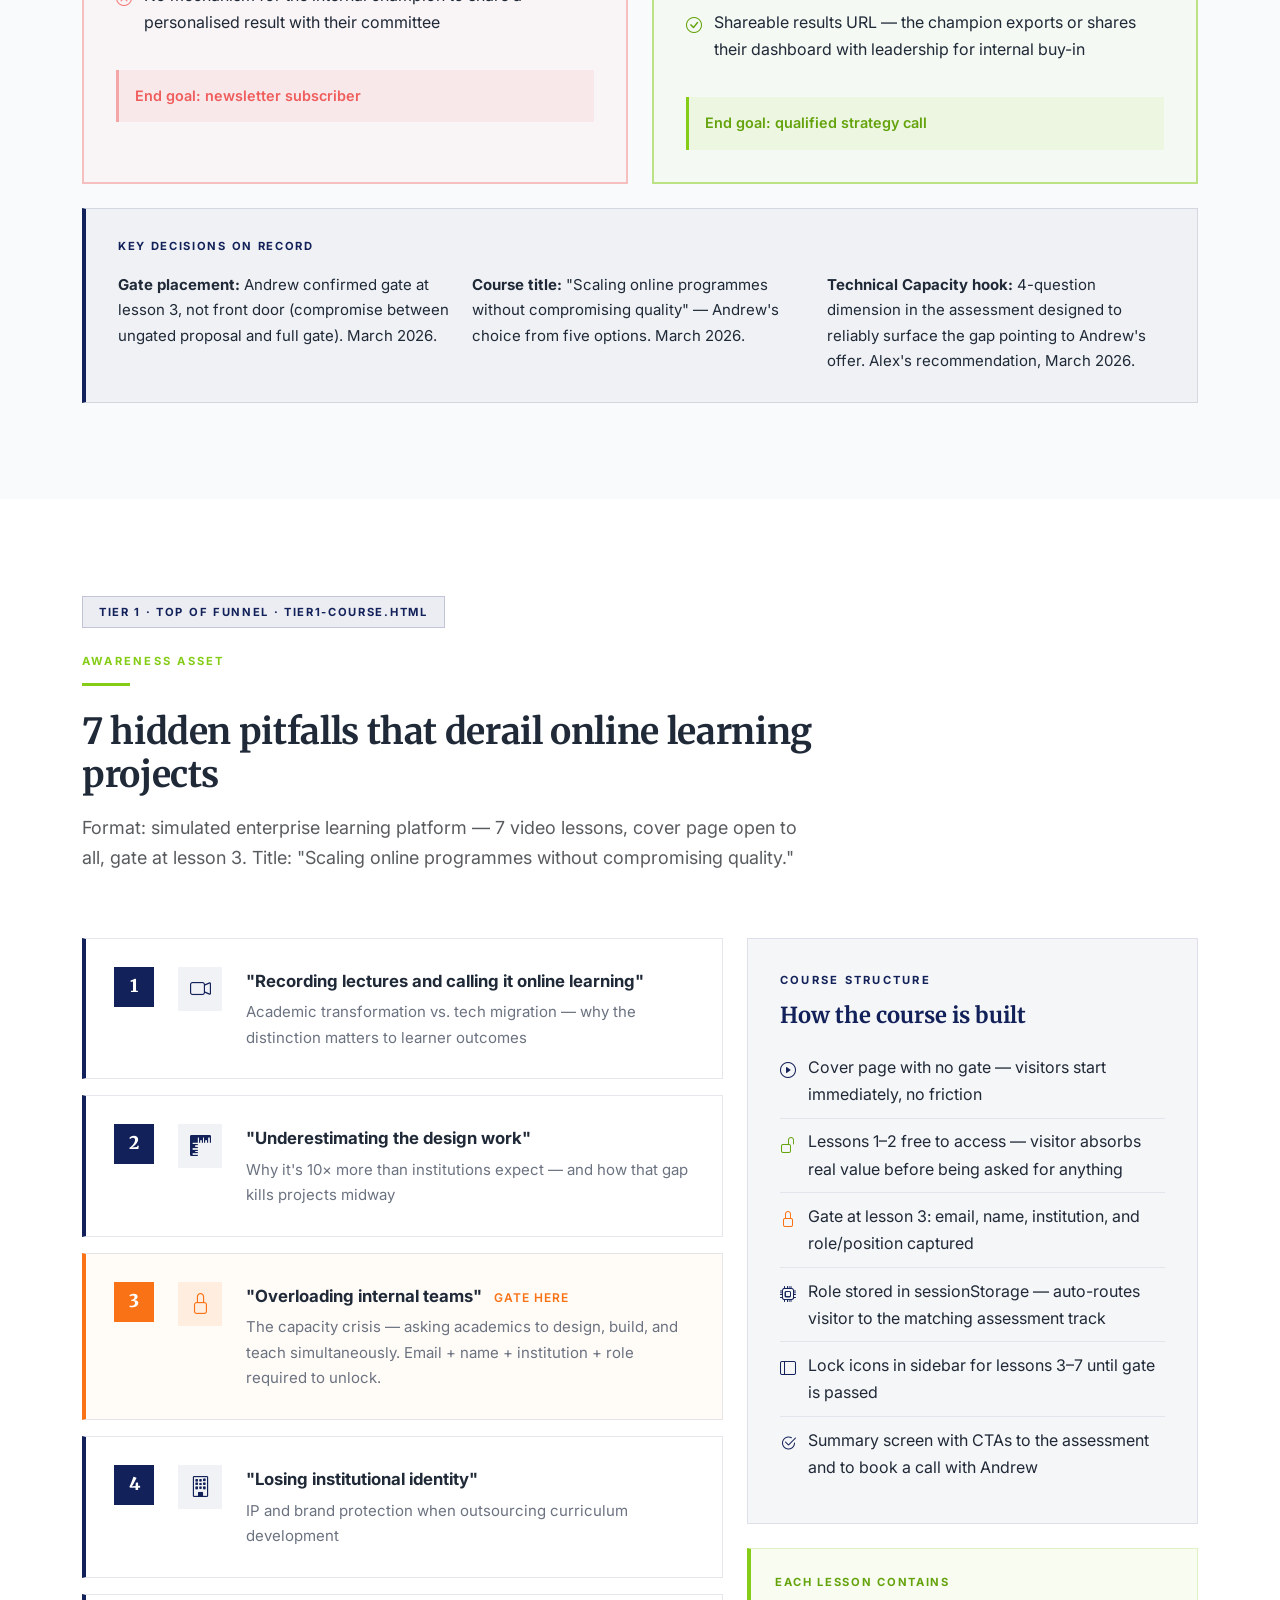
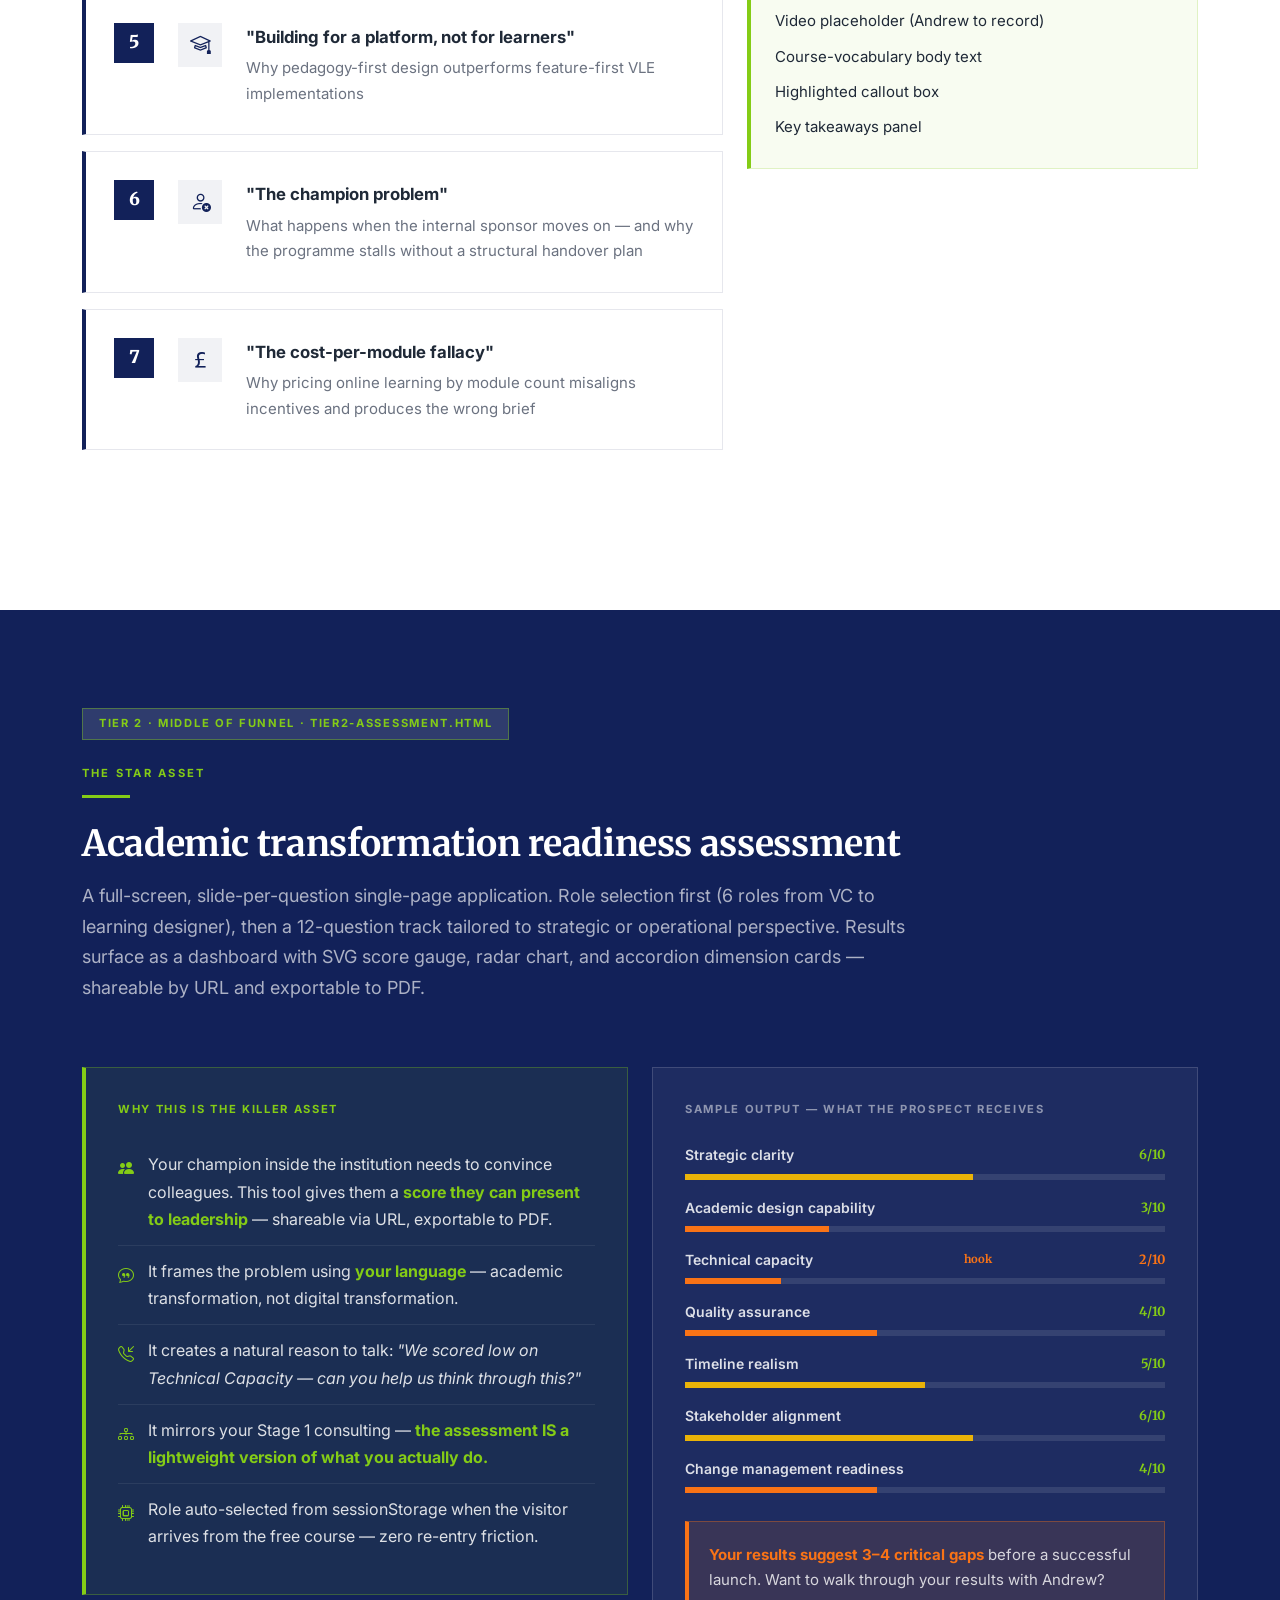
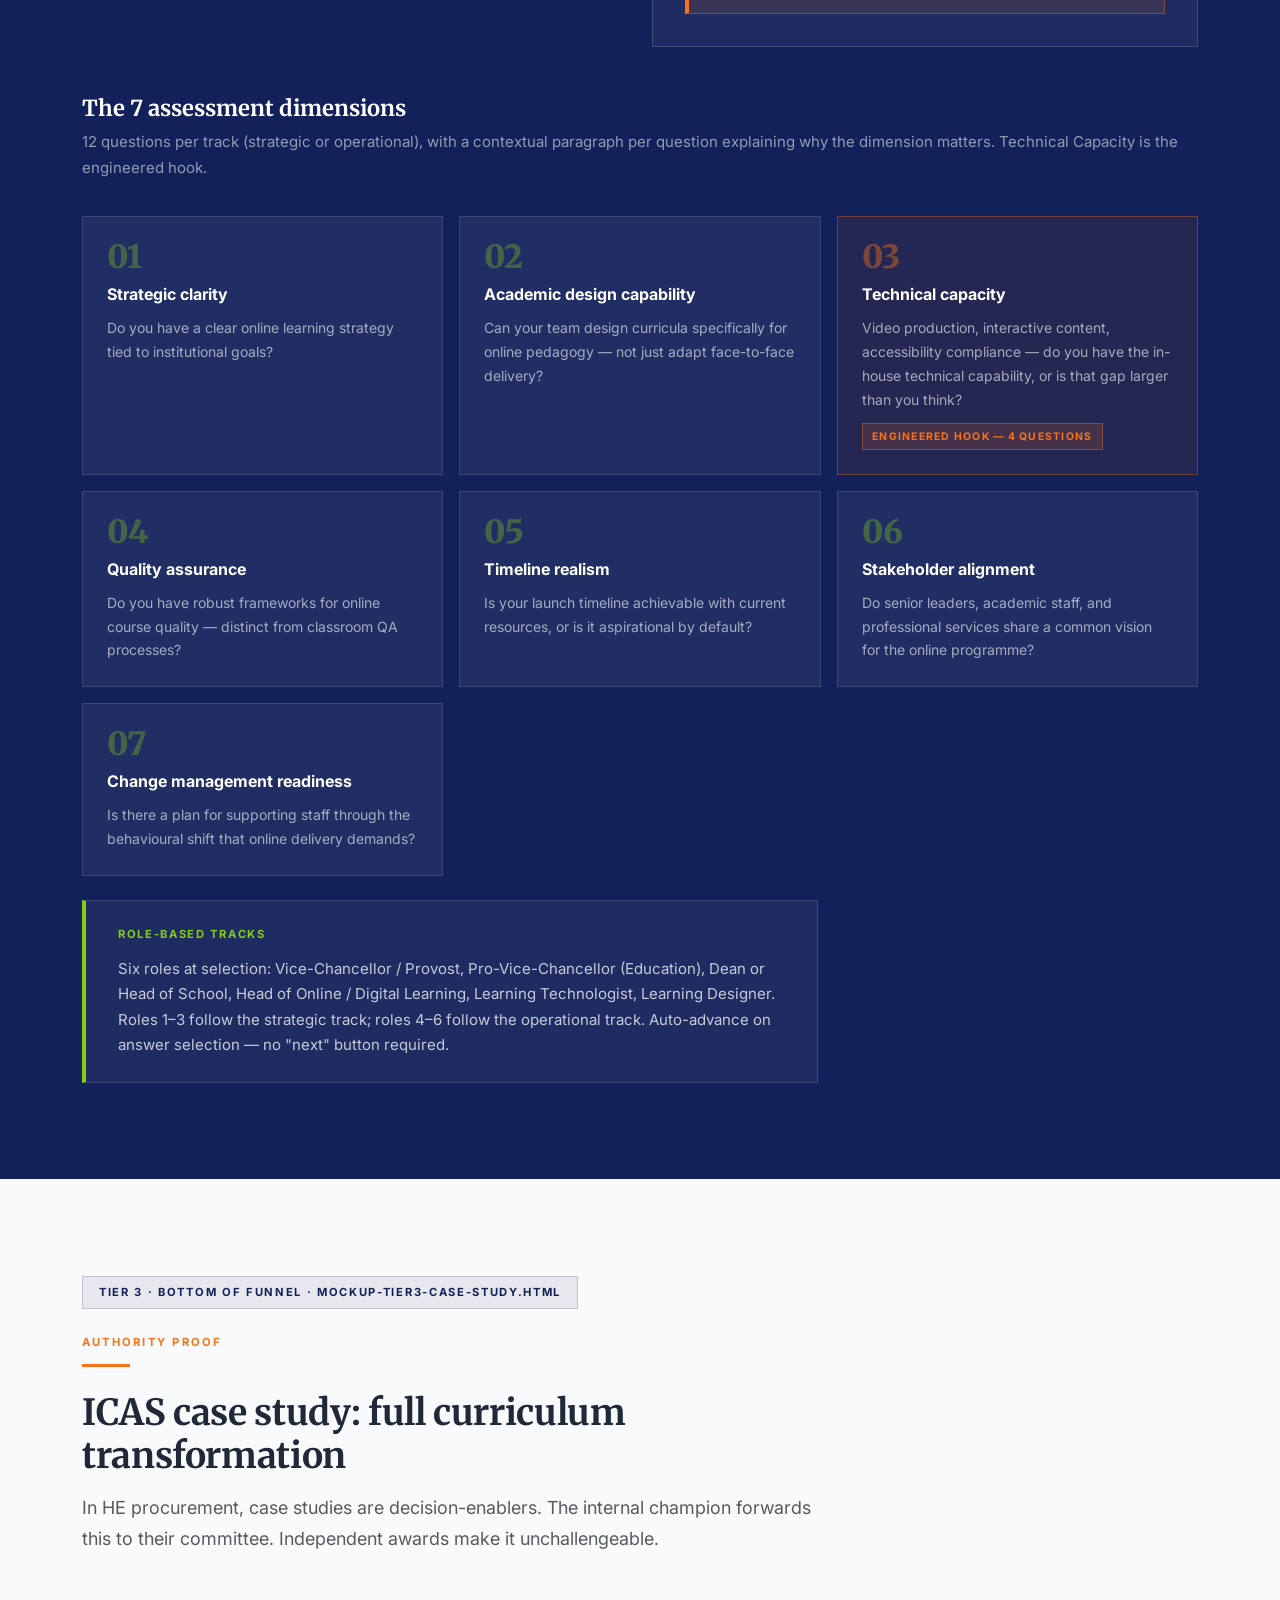
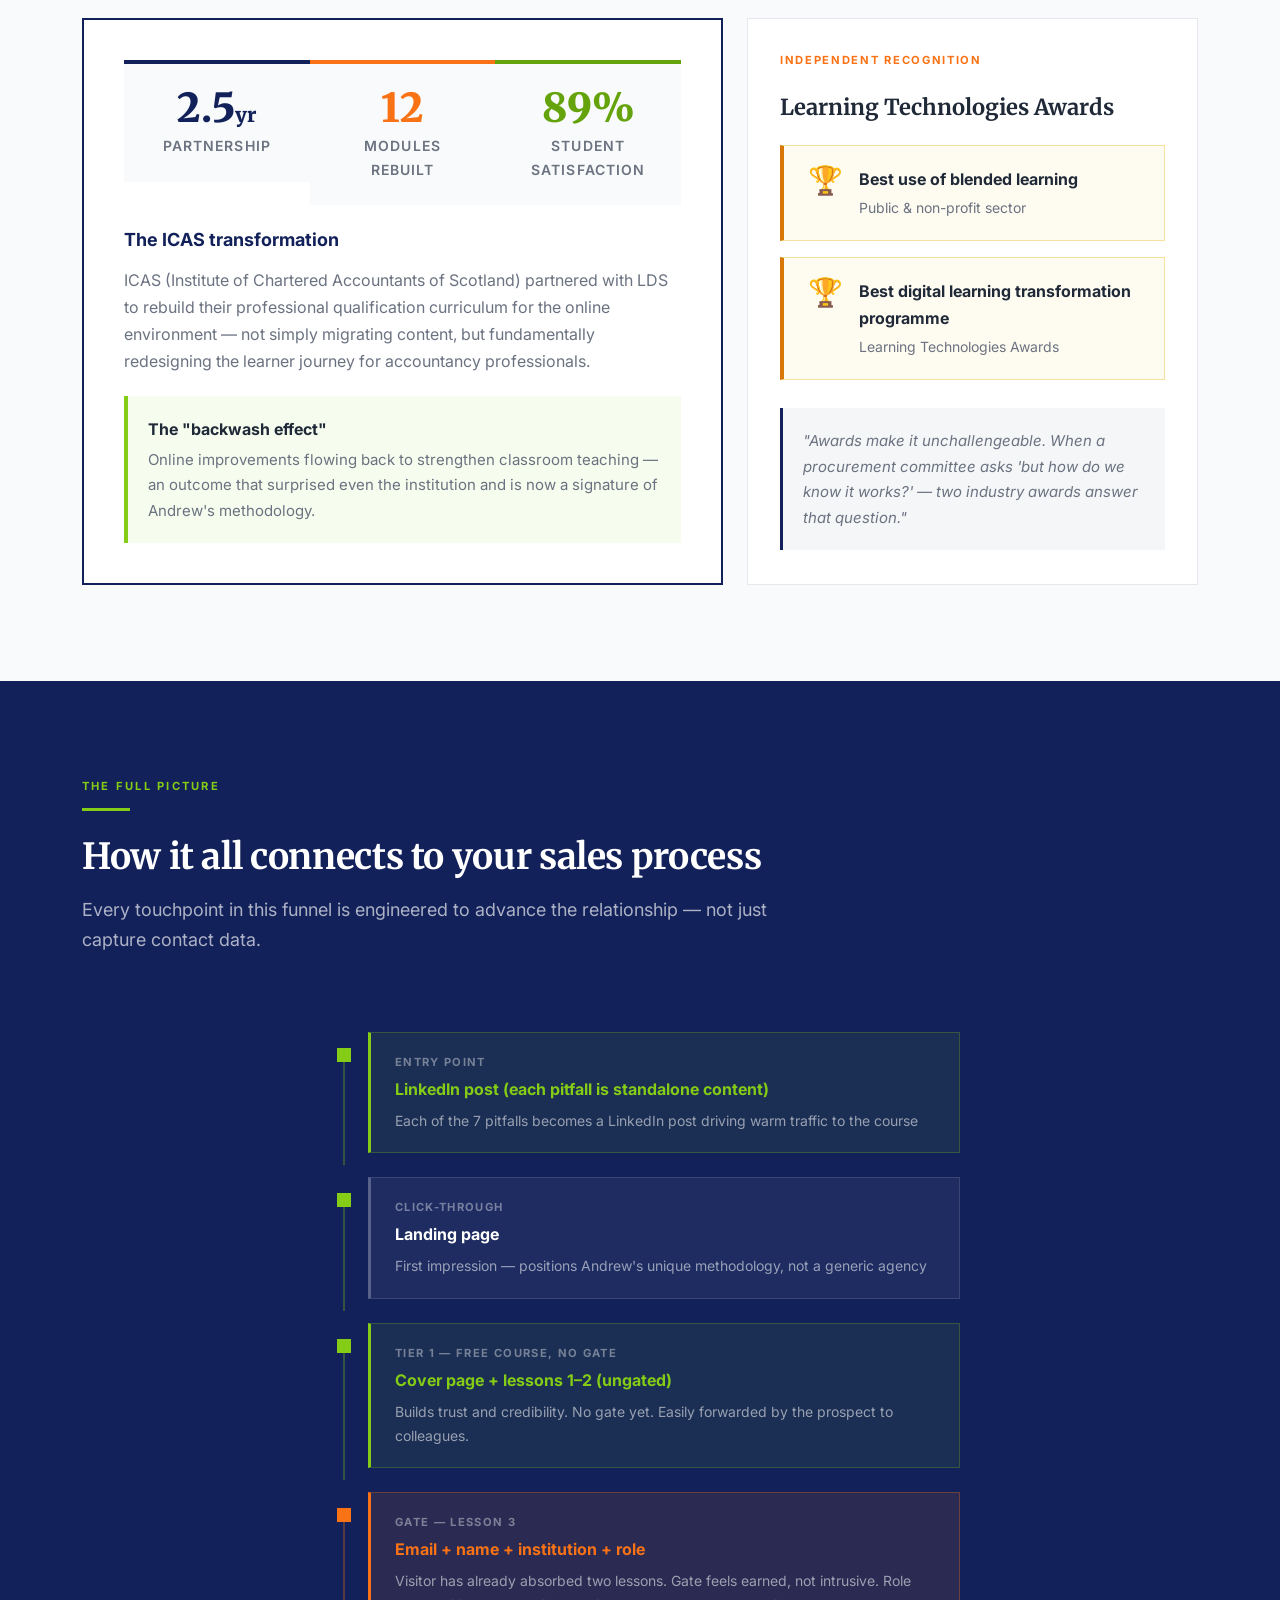
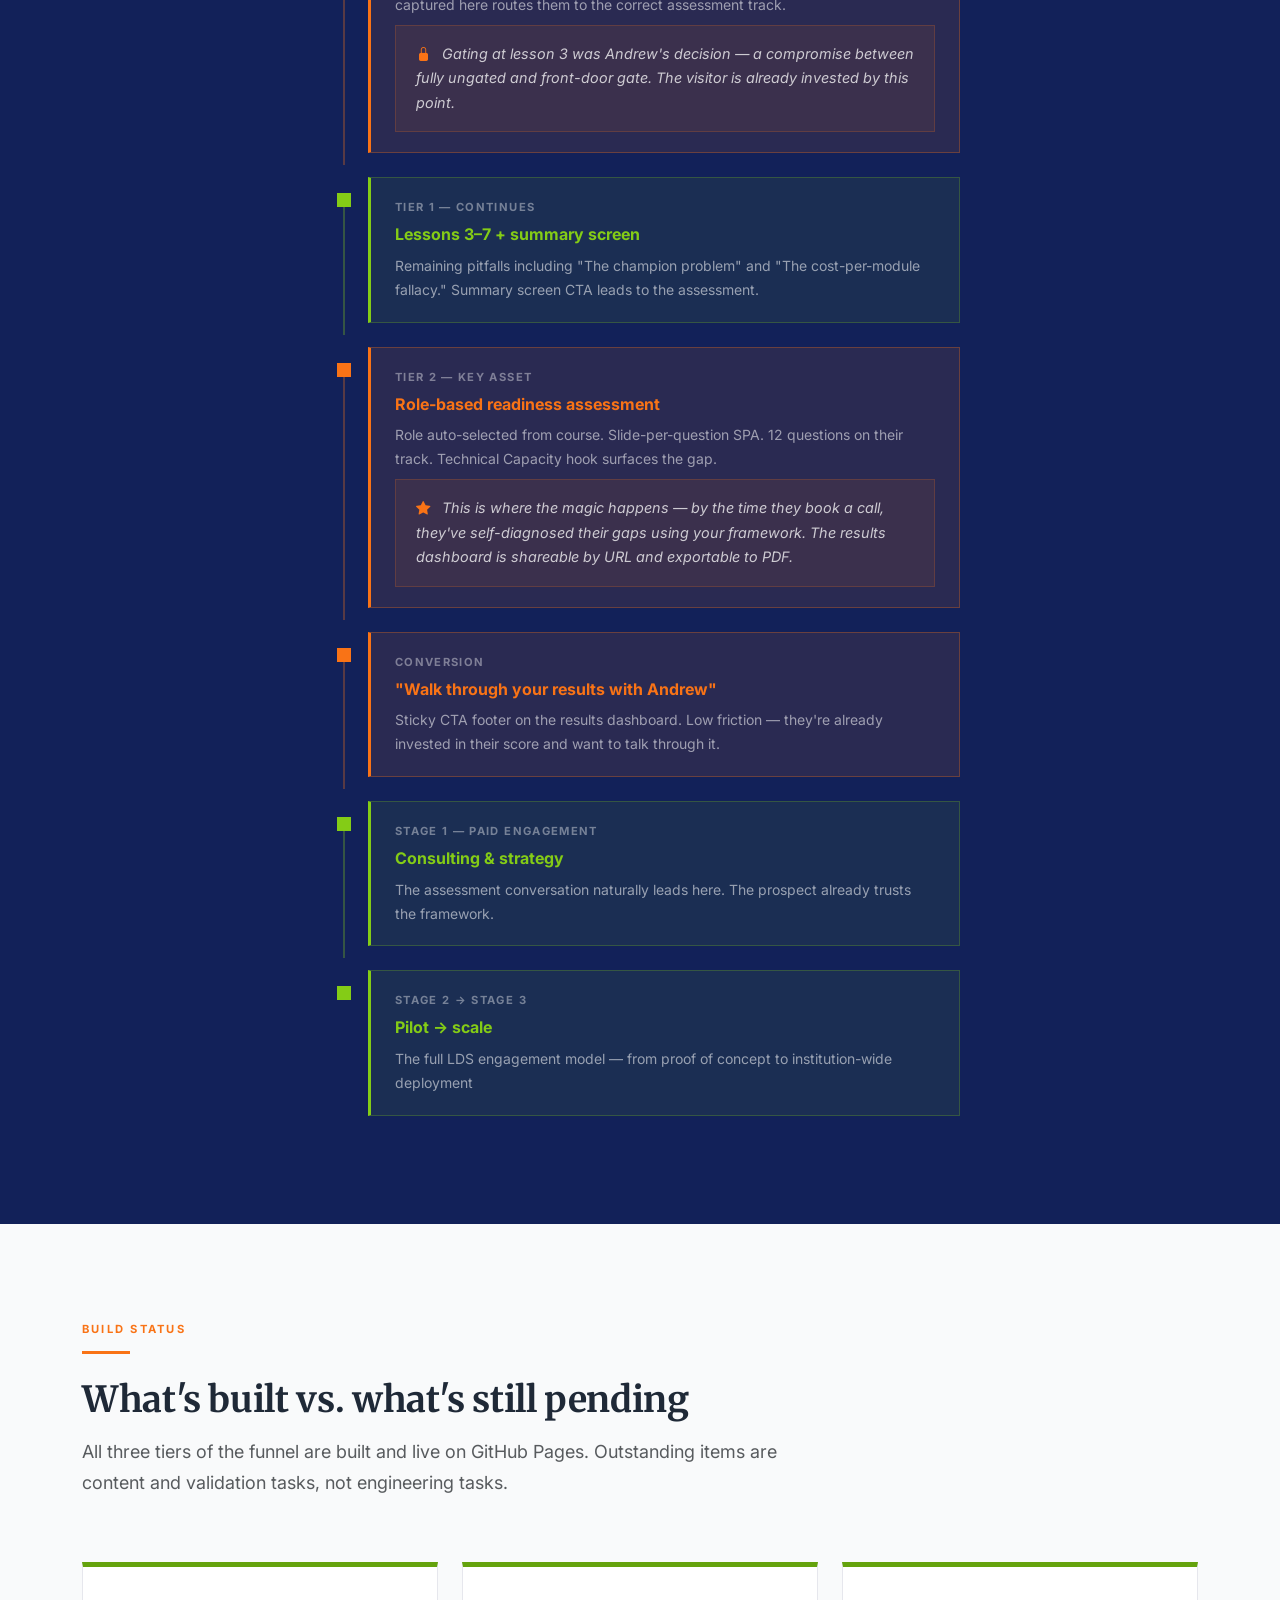
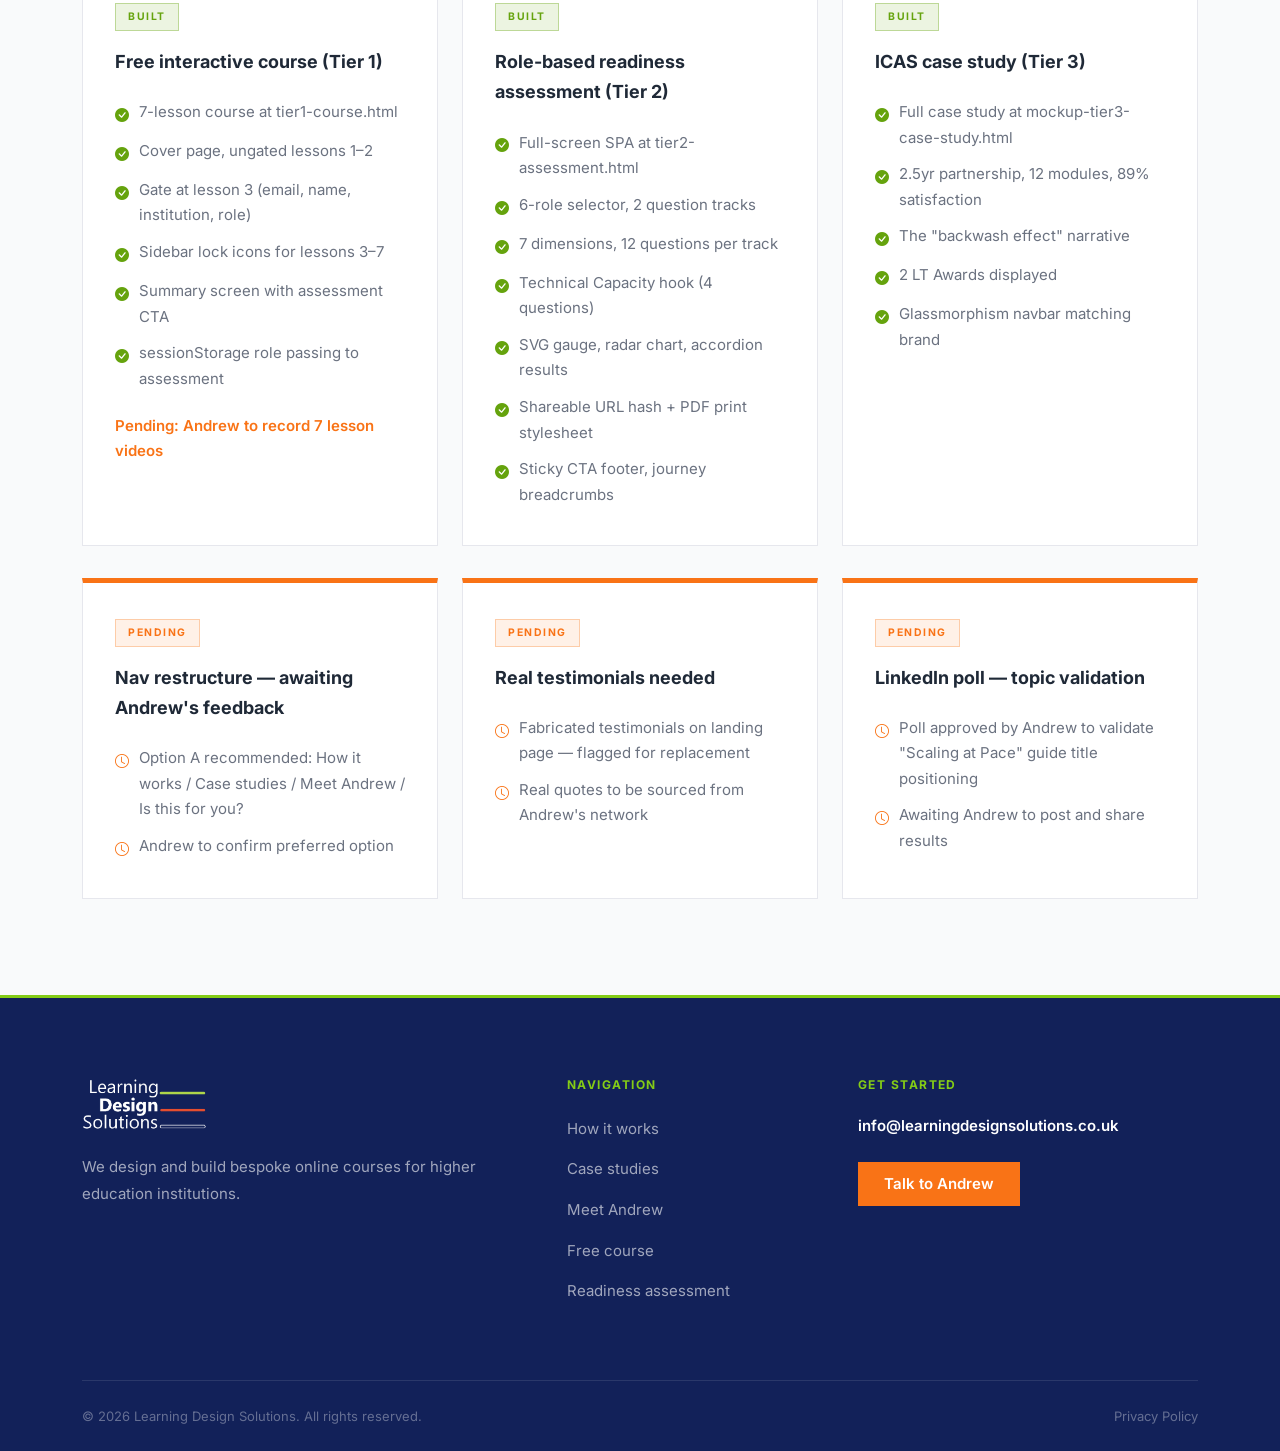
==== commit bbcde528: "Rewrite strategy page to reflect implemented funnel, not original proposal Content overhaul — every " ====
--- a/lead-magnet-strategy.html
+++ b/lead-magnet-strategy.html
@@ -4,7 +4,7 @@
     <meta charset="UTF-8">
     <meta name="viewport" content="width=device-width, initial-scale=1.0">
     <title>LDS lead magnet strategy | Serenichron × Learning Design Solutions</title>
-    <meta name="description" content="A three-tier lead magnet funnel strategy for Learning Design Solutions, moving from newsletter subscribers to qualified strategy calls.">
+    <meta name="description" content="A three-tier lead magnet funnel for Learning Design Solutions — implemented March 2026. Free interactive course, role-based readiness assessment, and ICAS case study.">
 
     <!-- Bootstrap 5.3 CSS -->
     <link href="https://cdn.jsdelivr.net/npm/bootstrap@5.3.2/dist/css/bootstrap.min.css" rel="stylesheet">
@@ -641,6 +641,16 @@
             border-color: rgba(132, 204, 22, 0.4);
         }
 
+        .assessment-dimension-card--hook {
+            background-color: rgba(249, 115, 22, 0.08);
+            border-color: rgba(249, 115, 22, 0.35);
+        }
+
+        .assessment-dimension-card--hook:hover {
+            background-color: rgba(249, 115, 22, 0.13);
+            border-color: rgba(249, 115, 22, 0.6);
+        }
+
         .assessment-dimension-card__number {
             font-family: var(--font-display);
             font-size: 2rem;
@@ -650,6 +660,10 @@
             margin-bottom: 0.5rem;
         }
 
+        .assessment-dimension-card--hook .assessment-dimension-card__number {
+            color: rgba(249, 115, 22, 0.4);
+        }
+
         .assessment-dimension-card__title {
             font-family: var(--font-body);
             font-size: 1rem;
@@ -662,6 +676,20 @@
             font-size: 0.875rem;
             color: rgba(255, 255, 255, 0.6);
             margin: 0;
+        }
+
+        .assessment-dimension-card__hook-label {
+            display: inline-block;
+            font-family: var(--font-body);
+            font-size: 0.65rem;
+            font-weight: 700;
+            letter-spacing: 0.12em;
+            text-transform: uppercase;
+            color: var(--lds-orange);
+            background-color: rgba(249, 115, 22, 0.15);
+            border: 1px solid rgba(249, 115, 22, 0.35);
+            padding: 0.2rem 0.6rem;
+            margin-top: 0.75rem;
         }
 
         /* =========================================================
@@ -987,9 +1015,9 @@
         }
 
         /* =========================================================
-           IMPLEMENTATION PRIORITY CARDS
+           IMPLEMENTATION STATUS CARDS
         ========================================================= */
-        .priority-card {
+        .status-card {
             background-color: var(--lds-white);
             border: 1px solid rgba(18, 33, 89, 0.1);
             border-top: 5px solid;
@@ -998,41 +1026,38 @@
             transition: transform 0.25s ease, box-shadow 0.25s ease;
         }
 
-        .priority-card:hover {
+        .status-card:hover {
             transform: translateY(-4px);
             box-shadow: 0 12px 32px rgba(18, 33, 89, 0.1);
         }
 
-        .priority-card--1 { border-top-color: var(--lds-orange); }
-        .priority-card--2 { border-top-color: var(--lds-navy); }
-        .priority-card--3 { border-top-color: var(--lds-green); }
-
-        .priority-card__number {
-            font-family: var(--font-display);
-            font-size: 3rem;
-            font-weight: 900;
-            line-height: 1;
-            margin-bottom: 0.75rem;
-        }
-
-        .priority-card--1 .priority-card__number { color: var(--lds-orange); }
-        .priority-card--2 .priority-card__number { color: var(--lds-navy); }
-        .priority-card--3 .priority-card__number { color: var(--lds-green-dark); }
-
-        .priority-card__timing {
+        .status-card--built { border-top-color: var(--lds-green-dark); }
+        .status-card--pending { border-top-color: var(--lds-orange); }
+
+        .status-card__badge {
+            display: inline-block;
             font-family: var(--font-body);
-            font-size: 0.7rem;
+            font-size: 0.65rem;
             font-weight: 700;
             letter-spacing: 0.15em;
             text-transform: uppercase;
-            margin-bottom: 0.75rem;
-        }
-
-        .priority-card--1 .priority-card__timing { color: var(--lds-orange); }
-        .priority-card--2 .priority-card__timing { color: var(--lds-navy); }
-        .priority-card--3 .priority-card__timing { color: var(--lds-green-dark); }
-
-        .priority-card__title {
+            padding: 0.25rem 0.75rem;
+            margin-bottom: 1rem;
+        }
+
+        .status-card--built .status-card__badge {
+            background-color: rgba(101, 163, 13, 0.12);
+            color: var(--lds-green-dark);
+            border: 1px solid rgba(101, 163, 13, 0.35);
+        }
+
+        .status-card--pending .status-card__badge {
+            background-color: rgba(249, 115, 22, 0.1);
+            color: var(--lds-orange);
+            border: 1px solid rgba(249, 115, 22, 0.3);
+        }
+
+        .status-card__title {
             font-family: var(--font-body);
             font-size: 1.125rem;
             font-weight: 700;
@@ -1040,11 +1065,35 @@
             margin-bottom: 1rem;
         }
 
-        .priority-card__desc {
+        .status-card__desc {
             font-size: 0.9375rem;
             color: var(--lds-muted);
             margin: 0;
         }
+
+        .status-card__list {
+            list-style: none;
+            padding: 0;
+            margin: 1rem 0 0;
+        }
+
+        .status-card__list li {
+            display: flex;
+            align-items: flex-start;
+            gap: 0.625rem;
+            font-size: 0.9375rem;
+            color: var(--lds-muted);
+            padding: 0.35rem 0;
+        }
+
+        .status-card__list li i {
+            flex-shrink: 0;
+            margin-top: 0.25rem;
+            font-size: 0.875rem;
+        }
+
+        .status-card--built .status-card__list li i { color: var(--lds-green-dark); }
+        .status-card--pending .status-card__list li i { color: var(--lds-orange); }
 
         /* =========================================================
            SECTION HEADING STYLES
@@ -1261,28 +1310,28 @@
                         Lead magnet &amp;<br>funnel strategy
                     </h1>
                     <p class="strategy-hero__subtitle">
-                        Moving from newsletter subscribers to qualified strategy calls
+                        Implemented funnel — three interactive tiers from awareness to qualified strategy call
                     </p>
                     <p class="strategy-hero__intro">
-                        Traditional lead magnets capture emails. But LDS doesn't need 500 subscribers — you need 3–5 qualified conversations per quarter with the right institutions. This strategy replaces the generic PDF playbook with a three-tier system designed to mirror your actual sales process.
+                        LDS doesn't need 500 subscribers — you need 3–5 qualified conversations per quarter with the right institutions. This documents the implemented three-tier funnel: a free interactive course, a role-based readiness assessment, and the ICAS case study. Each tier is engineered to advance the relationship, not just capture a contact.
                     </p>
 
                     <!-- Horizontal Funnel Flow -->
-                    <div class="funnel-flow-horizontal" role="img" aria-label="Funnel flow: Awareness leads to Self-Assessment, then to Evidence, then to Strategy Call">
+                    <div class="funnel-flow-horizontal" role="img" aria-label="Funnel flow: Free course leads to gate at lesson 3, then assessment, then strategy call">
                         <div class="funnel-flow-horizontal__step">
-                            <div class="funnel-step-node">Awareness</div>
+                            <div class="funnel-step-node">Free course</div>
                         </div>
                         <div class="funnel-flow-arrow"><i class="bi bi-arrow-right"></i></div>
                         <div class="funnel-flow-horizontal__step">
-                            <div class="funnel-step-node funnel-step-node--green">Self-Assessment</div>
+                            <div class="funnel-step-node funnel-step-node--green">Gate at lesson 3</div>
                         </div>
                         <div class="funnel-flow-arrow"><i class="bi bi-arrow-right"></i></div>
                         <div class="funnel-flow-horizontal__step">
-                            <div class="funnel-step-node">Evidence</div>
+                            <div class="funnel-step-node funnel-step-node--green">Assessment</div>
                         </div>
                         <div class="funnel-flow-arrow"><i class="bi bi-arrow-right"></i></div>
                         <div class="funnel-flow-horizontal__step">
-                            <div class="funnel-step-node funnel-step-node--orange">Strategy Call</div>
+                            <div class="funnel-step-node funnel-step-node--orange">Strategy call</div>
                         </div>
                     </div>
                 </div>
@@ -1292,40 +1341,40 @@
 
 
     <!-- ============================================================
-         SECTION 2 — CORE INSIGHT: CURRENT vs PROPOSED
+         SECTION 2 — WHAT CHANGED AND WHY
     ============================================================ -->
     <section class="section-light" aria-labelledby="insight-title">
         <div class="container">
             <div class="row mb-5">
                 <div class="col-lg-8">
-                    <p class="section-eyebrow section-eyebrow--dark">The Problem</p>
+                    <p class="section-eyebrow section-eyebrow--dark">The pivot</p>
                     <div class="section-divider section-divider--orange"></div>
-                    <h2 id="insight-title">Why the current approach needs to evolve</h2>
-                    <p class="text-muted">The existing lead capture mechanism is built around a model that works for volume-driven B2C funnels. LDS operates in a relationship-driven B2B environment where the buyer is a senior HE leader — and they need a different experience.</p>
+                    <h2 id="insight-title">Why the original approach was replaced</h2>
+                    <p class="text-muted">The initial proposal assumed a PDF lead magnet and a front-door email gate. Both were discarded in favour of an interactive web experience that gives value before asking for anything — and a gate placed deep enough to feel earned, not intrusive.</p>
                 </div>
             </div>
             <div class="row g-4">
-                <!-- Current Approach -->
+                <!-- Original Approach -->
                 <div class="col-lg-6">
                     <div class="comparison-card comparison-card--current">
-                        <p class="comparison-card__label">Current Approach</p>
-                        <h3 class="comparison-card__title">"Academic Transformation Playbook" PDF</h3>
+                        <p class="comparison-card__label">Original proposal</p>
+                        <h3 class="comparison-card__title">"Academic Transformation Playbook" PDF, front-door gate</h3>
                         <ul class="comparison-list">
                             <li>
                                 <i class="bi bi-x-circle comparison-list__icon"></i>
-                                <span>Gated behind an email form — friction for senior HE audience</span>
+                                <span>Email gate on the first screen — maximum friction for senior HE audiences who haven't yet seen the value</span>
                             </li>
                             <li>
                                 <i class="bi bi-x-circle comparison-list__icon"></i>
-                                <span>Promises budget templates and cost calculators — commodity content any consultant offers</span>
+                                <span>Static PDF format — not shareable as an internal tool, no personalisation by role or institution</span>
                             </li>
                             <li>
                                 <i class="bi bi-x-circle comparison-list__icon"></i>
-                                <span>One-size-fits-all content — no personalisation to their institution's context</span>
+                                <span>One-size-fits-all content with no routing by seniority or function</span>
                             </li>
                             <li>
                                 <i class="bi bi-x-circle comparison-list__icon"></i>
-                                <span>Generic PDF format — instantly forgettable, hard to share internally</span>
+                                <span>No mechanism for the internal champion to share a personalised result with their committee</span>
                             </li>
                         </ul>
                         <div class="comparison-card__end-goal">
@@ -1333,27 +1382,27 @@
                         </div>
                     </div>
                 </div>
-                <!-- Proposed Approach -->
+                <!-- Implemented Approach -->
                 <div class="col-lg-6">
                     <div class="comparison-card comparison-card--proposed">
-                        <p class="comparison-card__label">Proposed Approach</p>
-                        <h3 class="comparison-card__title">Three-tier funnel built around your methodology</h3>
+                        <p class="comparison-card__label">Implemented funnel</p>
+                        <h3 class="comparison-card__title">Interactive course + role-based assessment, gate at lesson 3</h3>
                         <ul class="comparison-list">
                             <li>
                                 <i class="bi bi-check-circle comparison-list__icon"></i>
-                                <span>Tier 1 ungated, Tier 2 optionally gated — respects the senior audience</span>
+                                <span>Two free lessons before the gate — visitor has already absorbed value and self-selected as interested</span>
                             </li>
                             <li>
                                 <i class="bi bi-check-circle comparison-list__icon"></i>
-                                <span>Delivers a personalised readiness score mirroring Andrew's actual methodology</span>
+                                <span>Simulated enterprise learning platform — not a PDF, an experience that demonstrates Andrew's methodology directly</span>
                             </li>
                             <li>
                                 <i class="bi bi-check-circle comparison-list__icon"></i>
-                                <span>Specific and actionable — unique to LDS, not replicable by generic consultants</span>
+                                <span>Role-based routing in the assessment — VC to learning designer, each on a tailored question track</span>
                             </li>
                             <li>
                                 <i class="bi bi-check-circle comparison-list__icon"></i>
-                                <span>Interactive web format — shareable, indexable, designed to spread internally</span>
+                                <span>Shareable results URL — the champion exports or shares their dashboard with leadership for internal buy-in</span>
                             </li>
                         </ul>
                         <div class="comparison-card__end-goal">
@@ -1362,28 +1411,48 @@
                     </div>
                 </div>
             </div>
+
+            <!-- Key decisions panel -->
+            <div class="row mt-4">
+                <div class="col-12">
+                    <div style="background-color: rgba(18, 33, 89, 0.04); border: 1px solid rgba(18, 33, 89, 0.12); border-left: 4px solid var(--lds-navy); padding: 1.75rem 2rem;">
+                        <p style="font-family: var(--font-body); font-size: 0.7rem; font-weight: 700; letter-spacing: 0.15em; text-transform: uppercase; color: var(--lds-navy); margin-bottom: 1rem;">Key decisions on record</p>
+                        <div class="row g-3">
+                            <div class="col-md-4">
+                                <p style="font-size: 0.9375rem; color: var(--lds-dark); margin: 0;"><strong>Gate placement:</strong> Andrew confirmed gate at lesson 3, not front door (compromise between ungated proposal and full gate). March 2026.</p>
+                            </div>
+                            <div class="col-md-4">
+                                <p style="font-size: 0.9375rem; color: var(--lds-dark); margin: 0;"><strong>Course title:</strong> "Scaling online programmes without compromising quality" — Andrew's choice from five options. March 2026.</p>
+                            </div>
+                            <div class="col-md-4">
+                                <p style="font-size: 0.9375rem; color: var(--lds-dark); margin: 0;"><strong>Technical Capacity hook:</strong> 4-question dimension in the assessment designed to reliably surface the gap pointing to Andrew's offer. Alex's recommendation, March 2026.</p>
+                            </div>
+                        </div>
+                    </div>
+                </div>
+            </div>
         </div>
     </section>
 
 
     <!-- ============================================================
-         SECTION 3 — TIER 1: THE AWARENESS PROVOCATION
+         SECTION 3 — TIER 1: FREE INTERACTIVE COURSE
     ============================================================ -->
     <section class="section-white" id="tier-1" aria-labelledby="tier1-title">
         <div class="container">
             <div class="row mb-5">
                 <div class="col-lg-8">
-                    <span class="tier-badge tier-badge--light">Tier 1 · Top of Funnel · Ungated</span>
-                    <p class="section-eyebrow">Awareness Asset</p>
+                    <span class="tier-badge tier-badge--light">Tier 1 · Top of funnel · tier1-course.html</span>
+                    <p class="section-eyebrow">Awareness asset</p>
                     <div class="section-divider"></div>
                     <h2 id="tier1-title">7 hidden pitfalls that derail online learning projects</h2>
-                    <p class="text-muted">Format: interactive web page (not a PDF) — freely accessible, no gate required.</p>
+                    <p class="text-muted">Format: simulated enterprise learning platform — 7 video lessons, cover page open to all, gate at lesson 3. Title: "Scaling online programmes without compromising quality."</p>
                 </div>
             </div>
 
             <div class="row g-4 mb-5">
                 <div class="col-lg-7">
-                    <!-- Pitfall Items -->
+                    <!-- Course lessons -->
                     <div class="pitfall-item" role="article">
                         <div class="pitfall-item__number">1</div>
                         <div class="pitfall-item__icon"><i class="bi bi-camera-video"></i></div>
@@ -1402,12 +1471,12 @@
                         </div>
                     </div>
 
-                    <div class="pitfall-item" role="article">
-                        <div class="pitfall-item__number">3</div>
-                        <div class="pitfall-item__icon"><i class="bi bi-people"></i></div>
+                    <div class="pitfall-item" role="article" style="border-left-color: var(--lds-orange); background-color: rgba(249, 115, 22, 0.03);">
+                        <div class="pitfall-item__number" style="background-color: var(--lds-orange);">3</div>
+                        <div class="pitfall-item__icon" style="background-color: rgba(249, 115, 22, 0.1); color: var(--lds-orange);"><i class="bi bi-lock"></i></div>
                         <div class="pitfall-item__content">
-                            <p class="pitfall-item__title">"Overloading internal teams"</p>
-                            <p class="pitfall-item__subtitle">The capacity crisis — asking academics to design, build, and teach simultaneously</p>
+                            <p class="pitfall-item__title">"Overloading internal teams" <span style="font-size: 0.75rem; font-weight: 600; color: var(--lds-orange); margin-left: 0.5rem; letter-spacing: 0.08em; text-transform: uppercase;">Gate here</span></p>
+                            <p class="pitfall-item__subtitle">The capacity crisis — asking academics to design, build, and teach simultaneously. Email + name + institution + role required to unlock.</p>
                         </div>
                     </div>
 
@@ -1428,36 +1497,67 @@
                             <p class="pitfall-item__subtitle">Why pedagogy-first design outperforms feature-first VLE implementations</p>
                         </div>
                     </div>
-                </div>
-
-                <!-- Why Ungated reasoning panel -->
+
+                    <div class="pitfall-item" role="article">
+                        <div class="pitfall-item__number">6</div>
+                        <div class="pitfall-item__icon"><i class="bi bi-person-x"></i></div>
+                        <div class="pitfall-item__content">
+                            <p class="pitfall-item__title">"The champion problem"</p>
+                            <p class="pitfall-item__subtitle">What happens when the internal sponsor moves on — and why the programme stalls without a structural handover plan</p>
+                        </div>
+                    </div>
+
+                    <div class="pitfall-item" role="article">
+                        <div class="pitfall-item__number">7</div>
+                        <div class="pitfall-item__icon"><i class="bi bi-currency-pound"></i></div>
+                        <div class="pitfall-item__content">
+                            <p class="pitfall-item__title">"The cost-per-module fallacy"</p>
+                            <p class="pitfall-item__subtitle">Why pricing online learning by module count misaligns incentives and produces the wrong brief</p>
+                        </div>
+                    </div>
+                </div>
+
+                <!-- Course structure and gate rationale -->
                 <div class="col-lg-5">
-                    <div class="glass-panel" style="background-color: rgba(18, 33, 89, 0.04); border: 1px solid rgba(18, 33, 89, 0.1); padding: 2rem;">
-                        <p class="section-eyebrow section-eyebrow--dark" style="color: var(--lds-navy);">Strategic Rationale</p>
-                        <h3 style="font-size: 1.375rem; color: var(--lds-navy);">Why this must be ungated</h3>
+                    <div class="glass-panel" style="background-color: rgba(18, 33, 89, 0.04); border: 1px solid rgba(18, 33, 89, 0.1); padding: 2rem; margin-bottom: 1.5rem;">
+                        <p class="section-eyebrow section-eyebrow--dark" style="color: var(--lds-navy);">Course structure</p>
+                        <h3 style="font-size: 1.375rem; color: var(--lds-navy);">How the course is built</h3>
                         <ul class="comparison-list" style="margin-top: 1rem;">
                             <li style="border-bottom-color: rgba(18,33,89,0.08);">
-                                <i class="bi bi-person-check" style="color: var(--lds-navy); flex-shrink: 0; margin-top: 0.2rem;"></i>
-                                <span style="font-size: 1rem;">Senior HE professionals despise form-filling for content that may prove generic</span>
+                                <i class="bi bi-play-circle" style="color: var(--lds-navy); flex-shrink: 0; margin-top: 0.2rem;"></i>
+                                <span style="font-size: 1rem;">Cover page with no gate — visitors start immediately, no friction</span>
                             </li>
                             <li style="border-bottom-color: rgba(18,33,89,0.08);">
-                                <i class="bi bi-shield-check" style="color: var(--lds-navy); flex-shrink: 0; margin-top: 0.2rem;"></i>
-                                <span style="font-size: 1rem;">Freely sharing valuable insight builds trust before the first conversation</span>
+                                <i class="bi bi-unlock" style="color: var(--lds-green-dark); flex-shrink: 0; margin-top: 0.2rem;"></i>
+                                <span style="font-size: 1rem;">Lessons 1–2 free to access — visitor absorbs real value before being asked for anything</span>
                             </li>
                             <li style="border-bottom-color: rgba(18,33,89,0.08);">
-                                <i class="bi bi-search" style="color: var(--lds-navy); flex-shrink: 0; margin-top: 0.2rem;"></i>
-                                <span style="font-size: 1rem;">SEO benefit: indexable content that surfaces when HE leaders search for this problem</span>
+                                <i class="bi bi-lock" style="color: var(--lds-orange); flex-shrink: 0; margin-top: 0.2rem;"></i>
+                                <span style="font-size: 1rem;">Gate at lesson 3: email, name, institution, and role/position captured</span>
+                            </li>
+                            <li style="border-bottom-color: rgba(18,33,89,0.08);">
+                                <i class="bi bi-cpu" style="color: var(--lds-navy); flex-shrink: 0; margin-top: 0.2rem;"></i>
+                                <span style="font-size: 1rem;">Role stored in sessionStorage — auto-routes visitor to the matching assessment track</span>
+                            </li>
+                            <li style="border-bottom-color: rgba(18,33,89,0.08);">
+                                <i class="bi bi-layout-sidebar" style="color: var(--lds-navy); flex-shrink: 0; margin-top: 0.2rem;"></i>
+                                <span style="font-size: 1rem;">Lock icons in sidebar for lessons 3–7 until gate is passed</span>
                             </li>
                             <li>
-                                <i class="bi bi-share" style="color: var(--lds-navy); flex-shrink: 0; margin-top: 0.2rem;"></i>
-                                <span style="font-size: 1rem;">Easy to share — a champion forwards it to their committee without friction</span>
+                                <i class="bi bi-check2-circle" style="color: var(--lds-navy); flex-shrink: 0; margin-top: 0.2rem;"></i>
+                                <span style="font-size: 1rem;">Summary screen with CTAs to the assessment and to book a call with Andrew</span>
                             </li>
                         </ul>
-                        <div style="margin-top: 1.75rem; padding: 1.25rem; background-color: rgba(249, 115, 22, 0.07); border-left: 3px solid var(--lds-orange);">
-                            <p style="font-size: 0.9375rem; color: var(--lds-dark); margin: 0; font-style: italic;">
-                                Ends with: "Recognise any of these? Let's talk." — direct link to strategy call booking.
-                            </p>
-                        </div>
+                    </div>
+
+                    <div style="padding: 1.5rem; background-color: rgba(132, 204, 22, 0.06); border: 1px solid rgba(132, 204, 22, 0.2); border-left: 4px solid var(--lds-green);">
+                        <p style="font-family: var(--font-body); font-size: 0.7rem; font-weight: 700; letter-spacing: 0.15em; text-transform: uppercase; color: var(--lds-green-dark); margin-bottom: 0.75rem;">Each lesson contains</p>
+                        <ul style="list-style: none; padding: 0; margin: 0; font-size: 0.9375rem; color: var(--lds-dark);">
+                            <li style="padding: 0.3rem 0;">Video placeholder (Andrew to record)</li>
+                            <li style="padding: 0.3rem 0;">Course-vocabulary body text</li>
+                            <li style="padding: 0.3rem 0;">Highlighted callout box</li>
+                            <li style="padding: 0.3rem 0;">Key takeaways panel</li>
+                        </ul>
                     </div>
                 </div>
             </div>
@@ -1472,11 +1572,11 @@
         <div class="container">
             <div class="row mb-5">
                 <div class="col-lg-9">
-                    <span class="tier-badge tier-badge--navy">Tier 2 · Middle of Funnel · Key Asset</span>
-                    <p class="section-eyebrow">The Star Asset</p>
+                    <span class="tier-badge tier-badge--navy">Tier 2 · Middle of funnel · tier2-assessment.html</span>
+                    <p class="section-eyebrow">The star asset</p>
                     <div class="section-divider"></div>
                     <h2 id="tier2-title" style="color: var(--lds-white);">Academic transformation readiness assessment</h2>
-                    <p class="text-muted-white">An interactive self-assessment tool (8–10 questions) that gives institutional leaders a structured framework to evaluate their online learning readiness — and gives LDS a qualified lead who has already self-diagnosed using your methodology.</p>
+                    <p class="text-muted-white">A full-screen, slide-per-question single-page application. Role selection first (6 roles from VC to learning designer), then a 12-question track tailored to strategic or operational perspective. Results surface as a dashboard with SVG score gauge, radar chart, and accordion dimension cards — shareable by URL and exportable to PDF.</p>
                 </div>
             </div>
 
@@ -1484,11 +1584,11 @@
                 <!-- Why this is the killer asset -->
                 <div class="col-lg-6">
                     <div class="killer-asset-highlight">
-                        <p class="killer-asset-highlight__title">Why This Is the Killer Asset</p>
+                        <p class="killer-asset-highlight__title">Why this is the killer asset</p>
                         <ul class="killer-asset-highlight__list">
                             <li>
                                 <i class="bi bi-people-fill"></i>
-                                <span>Your champion inside the institution needs to convince colleagues. This tool gives them a <strong style="color: var(--lds-green);">score they can present to leadership</strong>.</span>
+                                <span>Your champion inside the institution needs to convince colleagues. This tool gives them a <strong style="color: var(--lds-green);">score they can present to leadership</strong> — shareable via URL, exportable to PDF.</span>
                             </li>
                             <li>
                                 <i class="bi bi-chat-quote"></i>
@@ -1496,12 +1596,16 @@
                             </li>
                             <li>
                                 <i class="bi bi-telephone-inbound"></i>
-                                <span>It creates a natural reason to talk: <em>"We scored low on X — can you help us think through this?"</em></span>
+                                <span>It creates a natural reason to talk: <em>"We scored low on Technical Capacity — can you help us think through this?"</em></span>
                             </li>
                             <li>
                                 <i class="bi bi-diagram-3"></i>
                                 <span>It mirrors your Stage 1 consulting — <strong style="color: var(--lds-green);">the assessment IS a lightweight version of what you actually do.</strong></span>
                             </li>
+                            <li>
+                                <i class="bi bi-cpu"></i>
+                                <span>Role auto-selected from sessionStorage when the visitor arrives from the free course — zero re-entry friction.</span>
+                            </li>
                         </ul>
                     </div>
                 </div>
@@ -1509,11 +1613,11 @@
                 <!-- Mock Result Output -->
                 <div class="col-lg-6">
                     <div class="mock-result-panel">
-                        <p class="mock-result-panel__title">Sample Output — What the Prospect Receives</p>
+                        <p class="mock-result-panel__title">Sample output — what the prospect receives</p>
 
                         <div class="score-bar-item">
                             <div class="score-bar-item__label">
-                                Strategic Clarity
+                                Strategic clarity
                                 <span>6/10</span>
                             </div>
                             <div class="score-bar-track">
@@ -1523,7 +1627,7 @@
 
                         <div class="score-bar-item">
                             <div class="score-bar-item__label">
-                                Academic Design Capability
+                                Academic design capability
                                 <span>3/10</span>
                             </div>
                             <div class="score-bar-track">
@@ -1533,7 +1637,17 @@
 
                         <div class="score-bar-item">
                             <div class="score-bar-item__label">
-                                Production Capacity
+                                Technical capacity <span style="font-size: 0.7rem; color: var(--lds-orange); margin-left: 0.25rem;">hook</span>
+                                <span style="color: var(--lds-orange);">2/10</span>
+                            </div>
+                            <div class="score-bar-track">
+                                <div class="score-bar-fill score-bar-fill--low" style="width: 20%;"></div>
+                            </div>
+                        </div>
+
+                        <div class="score-bar-item">
+                            <div class="score-bar-item__label">
+                                Quality assurance
                                 <span>4/10</span>
                             </div>
                             <div class="score-bar-track">
@@ -1543,17 +1657,27 @@
 
                         <div class="score-bar-item">
                             <div class="score-bar-item__label">
-                                Platform Readiness
-                                <span>7/10</span>
+                                Timeline realism
+                                <span>5/10</span>
                             </div>
                             <div class="score-bar-track">
-                                <div class="score-bar-fill" style="width: 70%;"></div>
+                                <div class="score-bar-fill score-bar-fill--mid" style="width: 50%;"></div>
                             </div>
                         </div>
 
                         <div class="score-bar-item">
                             <div class="score-bar-item__label">
-                                Quality Assurance
+                                Stakeholder alignment
+                                <span>6/10</span>
+                            </div>
+                            <div class="score-bar-track">
+                                <div class="score-bar-fill score-bar-fill--mid" style="width: 60%;"></div>
+                            </div>
+                        </div>
+
+                        <div class="score-bar-item">
+                            <div class="score-bar-item__label">
+                                Change management readiness
                                 <span>4/10</span>
                             </div>
                             <div class="score-bar-track">
@@ -1561,27 +1685,18 @@
                             </div>
                         </div>
 
-                        <div class="score-bar-item">
-                            <div class="score-bar-item__label">
-                                Timeline Realism
-                                <span>5/10</span>
-                            </div>
-                            <div class="score-bar-track">
-                                <div class="score-bar-fill score-bar-fill--mid" style="width: 50%;"></div>
-                            </div>
-                        </div>
-
                         <div class="mock-result-cta">
-                            <p><strong>Your results suggest 2–3 critical gaps</strong> before a successful launch. Want to walk through your results with Andrew?</p>
+                            <p><strong>Your results suggest 3–4 critical gaps</strong> before a successful launch. Want to walk through your results with Andrew?</p>
                         </div>
                     </div>
                 </div>
             </div>
 
-            <!-- 6 Assessment Dimensions -->
+            <!-- 7 Assessment Dimensions -->
             <div class="row mb-2">
                 <div class="col-12">
-                    <h3 style="color: var(--lds-white); font-size: 1.375rem; margin-bottom: 1.5rem;">The 6 assessment dimensions</h3>
+                    <h3 style="color: var(--lds-white); font-size: 1.375rem; margin-bottom: 0.5rem;">The 7 assessment dimensions</h3>
+                    <p style="color: rgba(255,255,255,0.55); font-size: 0.9375rem; margin-bottom: 1.75rem;">12 questions per track (strategic or operational), with a contextual paragraph per question explaining why the dimension matters. Technical Capacity is the engineered hook.</p>
                 </div>
             </div>
             <div class="row g-3">
@@ -1600,31 +1715,49 @@
                     </div>
                 </div>
                 <div class="col-md-6 col-lg-4">
-                    <div class="assessment-dimension-card">
+                    <div class="assessment-dimension-card assessment-dimension-card--hook">
                         <div class="assessment-dimension-card__number">03</div>
-                        <p class="assessment-dimension-card__title">Production capacity</p>
-                        <p class="assessment-dimension-card__desc">Video, interactive content, and assessment resources — do you have the bandwidth to produce at scale?</p>
+                        <p class="assessment-dimension-card__title">Technical capacity</p>
+                        <p class="assessment-dimension-card__desc">Video production, interactive content, accessibility compliance — do you have the in-house technical capability, or is that gap larger than you think?</p>
+                        <span class="assessment-dimension-card__hook-label">Engineered hook — 4 questions</span>
                     </div>
                 </div>
                 <div class="col-md-6 col-lg-4">
                     <div class="assessment-dimension-card">
                         <div class="assessment-dimension-card__number">04</div>
-                        <p class="assessment-dimension-card__title">Platform readiness</p>
-                        <p class="assessment-dimension-card__desc">Is your VLE configured to support the learner experience you're designing towards?</p>
+                        <p class="assessment-dimension-card__title">Quality assurance</p>
+                        <p class="assessment-dimension-card__desc">Do you have robust frameworks for online course quality — distinct from classroom QA processes?</p>
                     </div>
                 </div>
                 <div class="col-md-6 col-lg-4">
                     <div class="assessment-dimension-card">
                         <div class="assessment-dimension-card__number">05</div>
-                        <p class="assessment-dimension-card__title">Quality assurance</p>
-                        <p class="assessment-dimension-card__desc">Do you have robust frameworks for online course quality — distinct from classroom QA processes?</p>
+                        <p class="assessment-dimension-card__title">Timeline realism</p>
+                        <p class="assessment-dimension-card__desc">Is your launch timeline achievable with current resources, or is it aspirational by default?</p>
                     </div>
                 </div>
                 <div class="col-md-6 col-lg-4">
                     <div class="assessment-dimension-card">
                         <div class="assessment-dimension-card__number">06</div>
-                        <p class="assessment-dimension-card__title">Timeline realism</p>
-                        <p class="assessment-dimension-card__desc">Is your launch timeline achievable with current resources, or is it aspirational by default?</p>
+                        <p class="assessment-dimension-card__title">Stakeholder alignment</p>
+                        <p class="assessment-dimension-card__desc">Do senior leaders, academic staff, and professional services share a common vision for the online programme?</p>
+                    </div>
+                </div>
+                <div class="col-md-6 col-lg-4">
+                    <div class="assessment-dimension-card">
+                        <div class="assessment-dimension-card__number">07</div>
+                        <p class="assessment-dimension-card__title">Change management readiness</p>
+                        <p class="assessment-dimension-card__desc">Is there a plan for supporting staff through the behavioural shift that online delivery demands?</p>
+                    </div>
+                </div>
+            </div>
+
+            <!-- Role tracks note -->
+            <div class="row mt-4">
+                <div class="col-lg-8">
+                    <div style="background-color: rgba(255,255,255,0.05); border: 1px solid rgba(255,255,255,0.12); border-left: 4px solid var(--lds-green); padding: 1.5rem 2rem;">
+                        <p style="font-family: var(--font-body); font-size: 0.7rem; font-weight: 700; letter-spacing: 0.15em; text-transform: uppercase; color: var(--lds-green); margin-bottom: 0.75rem;">Role-based tracks</p>
+                        <p style="font-size: 0.9375rem; color: rgba(255,255,255,0.75); margin: 0;">Six roles at selection: Vice-Chancellor / Provost, Pro-Vice-Chancellor (Education), Dean or Head of School, Head of Online / Digital Learning, Learning Technologist, Learning Designer. Roles 1–3 follow the strategic track; roles 4–6 follow the operational track. Auto-advance on answer selection — no "next" button required.</p>
                     </div>
                 </div>
             </div>
@@ -1639,10 +1772,10 @@
         <div class="container">
             <div class="row mb-5">
                 <div class="col-lg-8">
-                    <span class="tier-badge tier-badge--light">Tier 3 · Bottom of Funnel · Social Proof</span>
-                    <p class="section-eyebrow section-eyebrow--dark">Authority Proof</p>
+                    <span class="tier-badge tier-badge--light">Tier 3 · Bottom of funnel · mockup-tier3-case-study.html</span>
+                    <p class="section-eyebrow section-eyebrow--dark">Authority proof</p>
                     <div class="section-divider section-divider--orange"></div>
-                    <h2 id="tier3-title">ICAS case study: Full curriculum transformation</h2>
+                    <h2 id="tier3-title">ICAS case study: full curriculum transformation</h2>
                     <p class="text-muted">In HE procurement, case studies are decision-enablers. The internal champion forwards this to their committee. Independent awards make it unchallengeable.</p>
                 </div>
             </div>
@@ -1661,13 +1794,13 @@
                             <div class="col-4">
                                 <div class="case-study-stat" style="border-top-color: var(--lds-orange);">
                                     <div class="case-study-stat__number" style="color: var(--lds-orange);">12</div>
-                                    <div class="case-study-stat__label">Core Modules</div>
+                                    <div class="case-study-stat__label">Modules rebuilt</div>
                                 </div>
                             </div>
                             <div class="col-4">
                                 <div class="case-study-stat" style="border-top-color: var(--lds-green-dark);">
                                     <div class="case-study-stat__number" style="color: var(--lds-green-dark);">89%</div>
-                                    <div class="case-study-stat__label">Student Satisfaction</div>
+                                    <div class="case-study-stat__label">Student satisfaction</div>
                                 </div>
                             </div>
                         </div>
@@ -1686,21 +1819,21 @@
                 <!-- Awards Panel -->
                 <div class="col-lg-5">
                     <div style="padding: 2rem; background-color: var(--lds-white); border: 1px solid rgba(18, 33, 89, 0.1); height: 100%;">
-                        <p style="font-family: var(--font-body); font-size: 0.7rem; font-weight: 700; letter-spacing: 0.15em; text-transform: uppercase; color: var(--lds-orange); margin-bottom: 1.5rem;">Independent Recognition</p>
+                        <p style="font-family: var(--font-body); font-size: 0.7rem; font-weight: 700; letter-spacing: 0.15em; text-transform: uppercase; color: var(--lds-orange); margin-bottom: 1.5rem;">Independent recognition</p>
                         <h3 style="font-size: 1.375rem; color: var(--lds-dark); margin-bottom: 1.5rem;">Learning Technologies Awards</h3>
 
                         <div class="award-badge">
                             <div class="award-badge__icon">🏆</div>
                             <div class="award-badge__text">
-                                <p class="award-badge__name">Best Use of Blended Learning</p>
-                                <p class="award-badge__org">Public &amp; Non-Profit Sector</p>
+                                <p class="award-badge__name">Best use of blended learning</p>
+                                <p class="award-badge__org">Public &amp; non-profit sector</p>
                             </div>
                         </div>
 
                         <div class="award-badge">
                             <div class="award-badge__icon">🏆</div>
                             <div class="award-badge__text">
-                                <p class="award-badge__name">Best Digital Learning Transformation Programme</p>
+                                <p class="award-badge__name">Best digital learning transformation programme</p>
                                 <p class="award-badge__org">Learning Technologies Awards</p>
                             </div>
                         </div>
@@ -1724,7 +1857,7 @@
         <div class="container">
             <div class="row mb-5">
                 <div class="col-lg-8">
-                    <p class="section-eyebrow">The Full Picture</p>
+                    <p class="section-eyebrow">The full picture</p>
                     <div class="section-divider"></div>
                     <h2 id="funnel-title" style="color: var(--lds-white);">How it all connects to your sales process</h2>
                     <p class="text-muted-white">Every touchpoint in this funnel is engineered to advance the relationship — not just capture contact data.</p>
@@ -1733,7 +1866,7 @@
 
             <div class="row justify-content-center">
                 <div class="col-lg-8">
-                    <div class="vertical-funnel" role="img" aria-label="Complete funnel flow diagram from LinkedIn post through to Stage 3 Scale">
+                    <div class="vertical-funnel" role="img" aria-label="Complete funnel flow diagram from LinkedIn through to Stage 3 Scale">
 
                         <!-- Step 1 -->
                         <div class="vertical-funnel__step">
@@ -1742,9 +1875,9 @@
                                 <div class="vertical-funnel__line"></div>
                             </div>
                             <div class="vertical-funnel__card vertical-funnel__card--green">
-                                <p class="vertical-funnel__card-label">Entry Point</p>
-                                <p class="vertical-funnel__card-title">LinkedIn Post (Tier 1 Content)</p>
-                                <p class="vertical-funnel__card-note">Each of the 7 pitfalls becomes a standalone post driving warm traffic</p>
+                                <p class="vertical-funnel__card-label">Entry point</p>
+                                <p class="vertical-funnel__card-title">LinkedIn post (each pitfall is standalone content)</p>
+                                <p class="vertical-funnel__card-note">Each of the 7 pitfalls becomes a LinkedIn post driving warm traffic to the course</p>
                             </div>
                         </div>
 
@@ -1756,7 +1889,7 @@
                             </div>
                             <div class="vertical-funnel__card vertical-funnel__card--white">
                                 <p class="vertical-funnel__card-label">Click-through</p>
-                                <p class="vertical-funnel__card-title">Landing Page</p>
+                                <p class="vertical-funnel__card-title">Landing page</p>
                                 <p class="vertical-funnel__card-note">First impression — positions Andrew's unique methodology, not a generic agency</p>
                             </div>
                         </div>
@@ -1768,56 +1901,86 @@
                                 <div class="vertical-funnel__line"></div>
                             </div>
                             <div class="vertical-funnel__card vertical-funnel__card--green">
-                                <p class="vertical-funnel__card-label">Tier 1 — Ungated</p>
-                                <p class="vertical-funnel__card-title">5 Pitfalls Article</p>
-                                <p class="vertical-funnel__card-note">Builds trust and credibility. No gate. Easily shared internally by the prospect</p>
-                            </div>
-                        </div>
-
-                        <!-- Step 4 — THE MAGIC STEP -->
+                                <p class="vertical-funnel__card-label">Tier 1 — Free course, no gate</p>
+                                <p class="vertical-funnel__card-title">Cover page + lessons 1–2 (ungated)</p>
+                                <p class="vertical-funnel__card-note">Builds trust and credibility. No gate yet. Easily forwarded by the prospect to colleagues.</p>
+                            </div>
+                        </div>
+
+                        <!-- Step 4 — MID-COURSE GATE -->
                         <div class="vertical-funnel__step">
                             <div class="vertical-funnel__connector">
                                 <div class="vertical-funnel__dot vertical-funnel__dot--orange"></div>
                                 <div class="vertical-funnel__line vertical-funnel__line--orange"></div>
                             </div>
                             <div class="vertical-funnel__card vertical-funnel__card--orange">
-                                <p class="vertical-funnel__card-label">Tier 2 — Key Asset</p>
-                                <p class="vertical-funnel__card-title">Readiness Assessment</p>
-                                <p class="vertical-funnel__card-note">Captures qualified lead. Delivers personalised score. Creates natural call trigger.</p>
+                                <p class="vertical-funnel__card-label">Gate — lesson 3</p>
+                                <p class="vertical-funnel__card-title">Email + name + institution + role</p>
+                                <p class="vertical-funnel__card-note">Visitor has already absorbed two lessons. Gate feels earned, not intrusive. Role captured here routes them to the correct assessment track.</p>
                                 <div class="vertical-funnel__magic-note">
-                                    <i class="bi bi-star-fill" style="color: var(--lds-orange); margin-right: 0.5rem;"></i>
-                                    This is where the magic happens — by the time they book a call, they've self-diagnosed their gaps using your framework.
+                                    <i class="bi bi-lock-fill" style="color: var(--lds-orange); margin-right: 0.5rem;"></i>
+                                    Gating at lesson 3 was Andrew's decision — a compromise between fully ungated and front-door gate. The visitor is already invested by this point.
                                 </div>
                             </div>
                         </div>
 
                         <!-- Step 5 -->
+                        <div class="vertical-funnel__step">
+                            <div class="vertical-funnel__connector">
+                                <div class="vertical-funnel__dot"></div>
+                                <div class="vertical-funnel__line"></div>
+                            </div>
+                            <div class="vertical-funnel__card vertical-funnel__card--green">
+                                <p class="vertical-funnel__card-label">Tier 1 — Continues</p>
+                                <p class="vertical-funnel__card-title">Lessons 3–7 + summary screen</p>
+                                <p class="vertical-funnel__card-note">Remaining pitfalls including "The champion problem" and "The cost-per-module fallacy." Summary screen CTA leads to the assessment.</p>
+                            </div>
+                        </div>
+
+                        <!-- Step 6 — THE MAGIC STEP -->
                         <div class="vertical-funnel__step">
                             <div class="vertical-funnel__connector">
                                 <div class="vertical-funnel__dot vertical-funnel__dot--orange"></div>
                                 <div class="vertical-funnel__line vertical-funnel__line--orange"></div>
                             </div>
                             <div class="vertical-funnel__card vertical-funnel__card--orange">
+                                <p class="vertical-funnel__card-label">Tier 2 — Key asset</p>
+                                <p class="vertical-funnel__card-title">Role-based readiness assessment</p>
+                                <p class="vertical-funnel__card-note">Role auto-selected from course. Slide-per-question SPA. 12 questions on their track. Technical Capacity hook surfaces the gap.</p>
+                                <div class="vertical-funnel__magic-note">
+                                    <i class="bi bi-star-fill" style="color: var(--lds-orange); margin-right: 0.5rem;"></i>
+                                    This is where the magic happens — by the time they book a call, they've self-diagnosed their gaps using your framework. The results dashboard is shareable by URL and exportable to PDF.
+                                </div>
+                            </div>
+                        </div>
+
+                        <!-- Step 7 -->
+                        <div class="vertical-funnel__step">
+                            <div class="vertical-funnel__connector">
+                                <div class="vertical-funnel__dot vertical-funnel__dot--orange"></div>
+                                <div class="vertical-funnel__line vertical-funnel__line--orange"></div>
+                            </div>
+                            <div class="vertical-funnel__card vertical-funnel__card--orange">
                                 <p class="vertical-funnel__card-label">Conversion</p>
                                 <p class="vertical-funnel__card-title">"Walk through your results with Andrew"</p>
-                                <p class="vertical-funnel__card-note">The strategy call CTA. Low friction — they're already invested in their score.</p>
-                            </div>
-                        </div>
-
-                        <!-- Step 6 -->
+                                <p class="vertical-funnel__card-note">Sticky CTA footer on the results dashboard. Low friction — they're already invested in their score and want to talk through it.</p>
+                            </div>
+                        </div>
+
+                        <!-- Step 8 -->
                         <div class="vertical-funnel__step">
                             <div class="vertical-funnel__connector">
                                 <div class="vertical-funnel__dot"></div>
                                 <div class="vertical-funnel__line"></div>
                             </div>
                             <div class="vertical-funnel__card vertical-funnel__card--green">
-                                <p class="vertical-funnel__card-label">Stage 1 — Paid Engagement</p>
-                                <p class="vertical-funnel__card-title">Consulting &amp; Strategy</p>
+                                <p class="vertical-funnel__card-label">Stage 1 — Paid engagement</p>
+                                <p class="vertical-funnel__card-title">Consulting &amp; strategy</p>
                                 <p class="vertical-funnel__card-note">The assessment conversation naturally leads here. The prospect already trusts the framework.</p>
                             </div>
                         </div>
 
-                        <!-- Step 7 -->
+                        <!-- Step 9 -->
                         <div class="vertical-funnel__step">
                             <div class="vertical-funnel__connector">
                                 <div class="vertical-funnel__dot"></div>
@@ -1825,7 +1988,7 @@
                             </div>
                             <div class="vertical-funnel__card vertical-funnel__card--green">
                                 <p class="vertical-funnel__card-label">Stage 2 → Stage 3</p>
-                                <p class="vertical-funnel__card-title">Pilot → Scale</p>
+                                <p class="vertical-funnel__card-title">Pilot → scale</p>
                                 <p class="vertical-funnel__card-note">The full LDS engagement model — from proof of concept to institution-wide deployment</p>
                             </div>
                         </div>
@@ -1838,41 +2001,94 @@
 
 
     <!-- ============================================================
-         SECTION 7 — IMPLEMENTATION PRIORITY
+         SECTION 7 — BUILD STATUS
     ============================================================ -->
     <section class="section-light" id="implementation" aria-labelledby="implementation-title">
         <div class="container">
             <div class="row mb-5">
                 <div class="col-lg-8">
-                    <p class="section-eyebrow section-eyebrow--dark">Build Order</p>
+                    <p class="section-eyebrow section-eyebrow--dark">Build status</p>
                     <div class="section-divider section-divider--orange"></div>
-                    <h2 id="implementation-title">Recommended build order</h2>
-                    <p class="text-muted">Not everything needs to be built at once. Here's the priority sequence based on revenue impact and build effort.</p>
+                    <h2 id="implementation-title">What's built vs. what's still pending</h2>
+                    <p class="text-muted">All three tiers of the funnel are built and live on GitHub Pages. Outstanding items are content and validation tasks, not engineering tasks.</p>
                 </div>
             </div>
             <div class="row g-4">
                 <div class="col-lg-4">
-                    <div class="priority-card priority-card--1">
-                        <div class="priority-card__number">01</div>
-                        <p class="priority-card__timing">Build first</p>
-                        <p class="priority-card__title">Readiness assessment (Tier 2)</p>
-                        <p class="priority-card__desc">Highest-value asset. Directly replaces the current opt-in. Feeds your pipeline immediately. Can be built as a web form on the landing page — no separate tool required.</p>
+                    <div class="status-card status-card--built">
+                        <span class="status-card__badge">Built</span>
+                        <p class="status-card__title">Free interactive course (Tier 1)</p>
+                        <ul class="status-card__list">
+                            <li><i class="bi bi-check-circle-fill"></i> 7-lesson course at tier1-course.html</li>
+                            <li><i class="bi bi-check-circle-fill"></i> Cover page, ungated lessons 1–2</li>
+                            <li><i class="bi bi-check-circle-fill"></i> Gate at lesson 3 (email, name, institution, role)</li>
+                            <li><i class="bi bi-check-circle-fill"></i> Sidebar lock icons for lessons 3–7</li>
+                            <li><i class="bi bi-check-circle-fill"></i> Summary screen with assessment CTA</li>
+                            <li><i class="bi bi-check-circle-fill"></i> sessionStorage role passing to assessment</li>
+                        </ul>
+                        <p class="status-card__desc mt-3" style="color: var(--lds-orange); font-weight: 600;">Pending: Andrew to record 7 lesson videos</p>
                     </div>
                 </div>
                 <div class="col-lg-4">
-                    <div class="priority-card priority-card--2">
-                        <div class="priority-card__number">02</div>
-                        <p class="priority-card__timing">Build second</p>
-                        <p class="priority-card__title">ICAS case study (Tier 3)</p>
-                        <p class="priority-card__desc">You already have the content. The work here is structuring it as a compelling narrative with the awards front and centre. High-impact for bottom-of-funnel decision-makers.</p>
+                    <div class="status-card status-card--built">
+                        <span class="status-card__badge">Built</span>
+                        <p class="status-card__title">Role-based readiness assessment (Tier 2)</p>
+                        <ul class="status-card__list">
+                            <li><i class="bi bi-check-circle-fill"></i> Full-screen SPA at tier2-assessment.html</li>
+                            <li><i class="bi bi-check-circle-fill"></i> 6-role selector, 2 question tracks</li>
+                            <li><i class="bi bi-check-circle-fill"></i> 7 dimensions, 12 questions per track</li>
+                            <li><i class="bi bi-check-circle-fill"></i> Technical Capacity hook (4 questions)</li>
+                            <li><i class="bi bi-check-circle-fill"></i> SVG gauge, radar chart, accordion results</li>
+                            <li><i class="bi bi-check-circle-fill"></i> Shareable URL hash + PDF print stylesheet</li>
+                            <li><i class="bi bi-check-circle-fill"></i> Sticky CTA footer, journey breadcrumbs</li>
+                        </ul>
                     </div>
                 </div>
                 <div class="col-lg-4">
-                    <div class="priority-card priority-card--3">
-                        <div class="priority-card__number">03</div>
-                        <p class="priority-card__timing">Build third</p>
-                        <p class="priority-card__title">7 pitfalls interactive course (Tier 1)</p>
-                        <p class="priority-card__desc">Each pitfall becomes a standalone LinkedIn post. Build the article, then drip the pitfalls over 5 weeks to drive consistent traffic back to the landing page and assessment.</p>
+                    <div class="status-card status-card--built">
+                        <span class="status-card__badge">Built</span>
+                        <p class="status-card__title">ICAS case study (Tier 3)</p>
+                        <ul class="status-card__list">
+                            <li><i class="bi bi-check-circle-fill"></i> Full case study at mockup-tier3-case-study.html</li>
+                            <li><i class="bi bi-check-circle-fill"></i> 2.5yr partnership, 12 modules, 89% satisfaction</li>
+                            <li><i class="bi bi-check-circle-fill"></i> The "backwash effect" narrative</li>
+                            <li><i class="bi bi-check-circle-fill"></i> 2 LT Awards displayed</li>
+                            <li><i class="bi bi-check-circle-fill"></i> Glassmorphism navbar matching brand</li>
+                        </ul>
+                    </div>
+                </div>
+            </div>
+
+            <!-- Still pending -->
+            <div class="row g-4 mt-2">
+                <div class="col-lg-4">
+                    <div class="status-card status-card--pending">
+                        <span class="status-card__badge">Pending</span>
+                        <p class="status-card__title">Nav restructure — awaiting Andrew's feedback</p>
+                        <ul class="status-card__list">
+                            <li><i class="bi bi-clock"></i> Option A recommended: How it works / Case studies / Meet Andrew / Is this for you?</li>
+                            <li><i class="bi bi-clock"></i> Andrew to confirm preferred option</li>
+                        </ul>
+                    </div>
+                </div>
+                <div class="col-lg-4">
+                    <div class="status-card status-card--pending">
+                        <span class="status-card__badge">Pending</span>
+                        <p class="status-card__title">Real testimonials needed</p>
+                        <ul class="status-card__list">
+                            <li><i class="bi bi-clock"></i> Fabricated testimonials on landing page — flagged for replacement</li>
+                            <li><i class="bi bi-clock"></i> Real quotes to be sourced from Andrew's network</li>
+                        </ul>
+                    </div>
+                </div>
+                <div class="col-lg-4">
+                    <div class="status-card status-card--pending">
+                        <span class="status-card__badge">Pending</span>
+                        <p class="status-card__title">LinkedIn poll — topic validation</p>
+                        <ul class="status-card__list">
+                            <li><i class="bi bi-clock"></i> Poll approved by Andrew to validate "Scaling at Pace" guide title positioning</li>
+                            <li><i class="bi bi-clock"></i> Awaiting Andrew to post and share results</li>
+                        </ul>
                     </div>
                 </div>
             </div>
@@ -1894,10 +2110,11 @@
                 <div class="col-lg-3">
                     <h5 class="footer-heading">Navigation</h5>
                     <ul class="footer-links">
-                        <li><a href="index.html">Home</a></li>
+                        <li><a href="index.html#process">How it works</a></li>
+                        <li><a href="mockup-tier3-case-study.html">Case studies</a></li>
+                        <li><a href="index.html#about">Meet Andrew</a></li>
                         <li><a href="tier1-course.html">Free course</a></li>
                         <li><a href="tier2-assessment.html">Readiness assessment</a></li>
-                        <li><a href="mockup-tier3-case-study.html">ICAS case study</a></li>
                     </ul>
                 </div>
 
